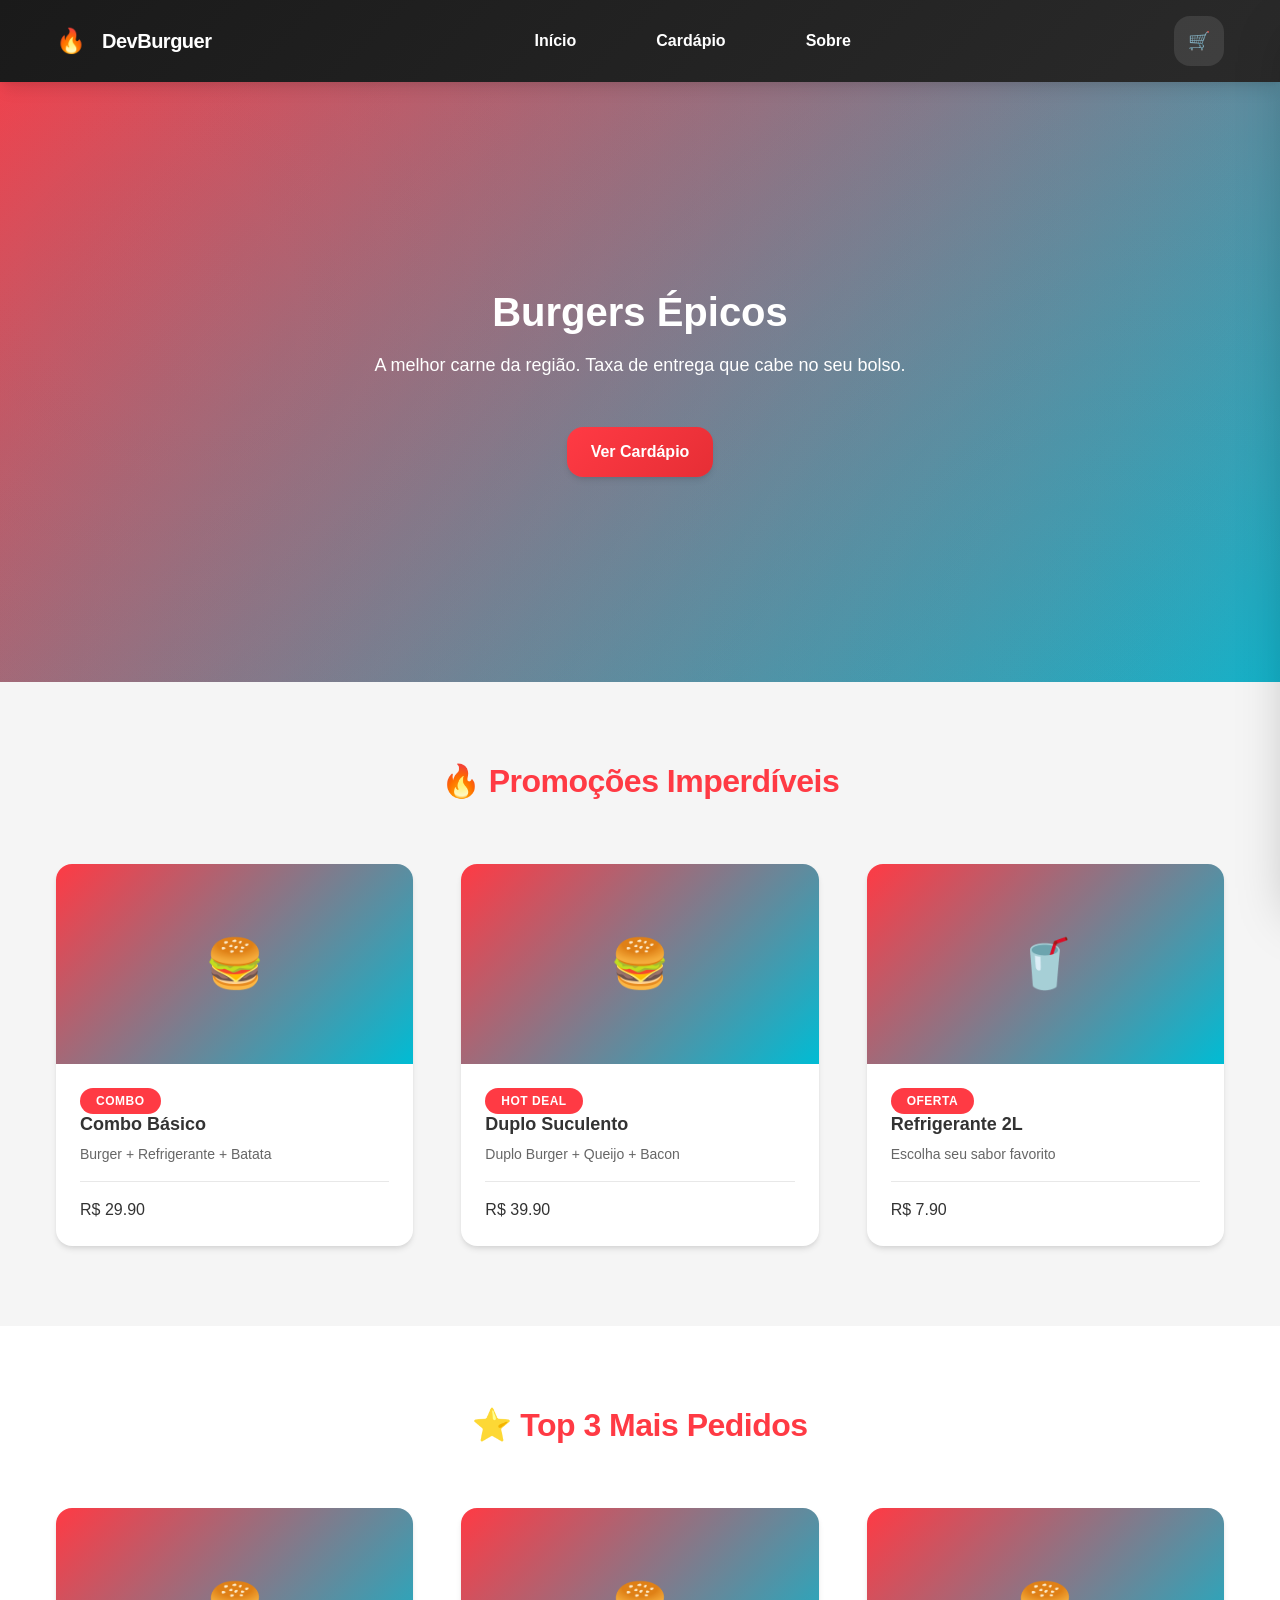
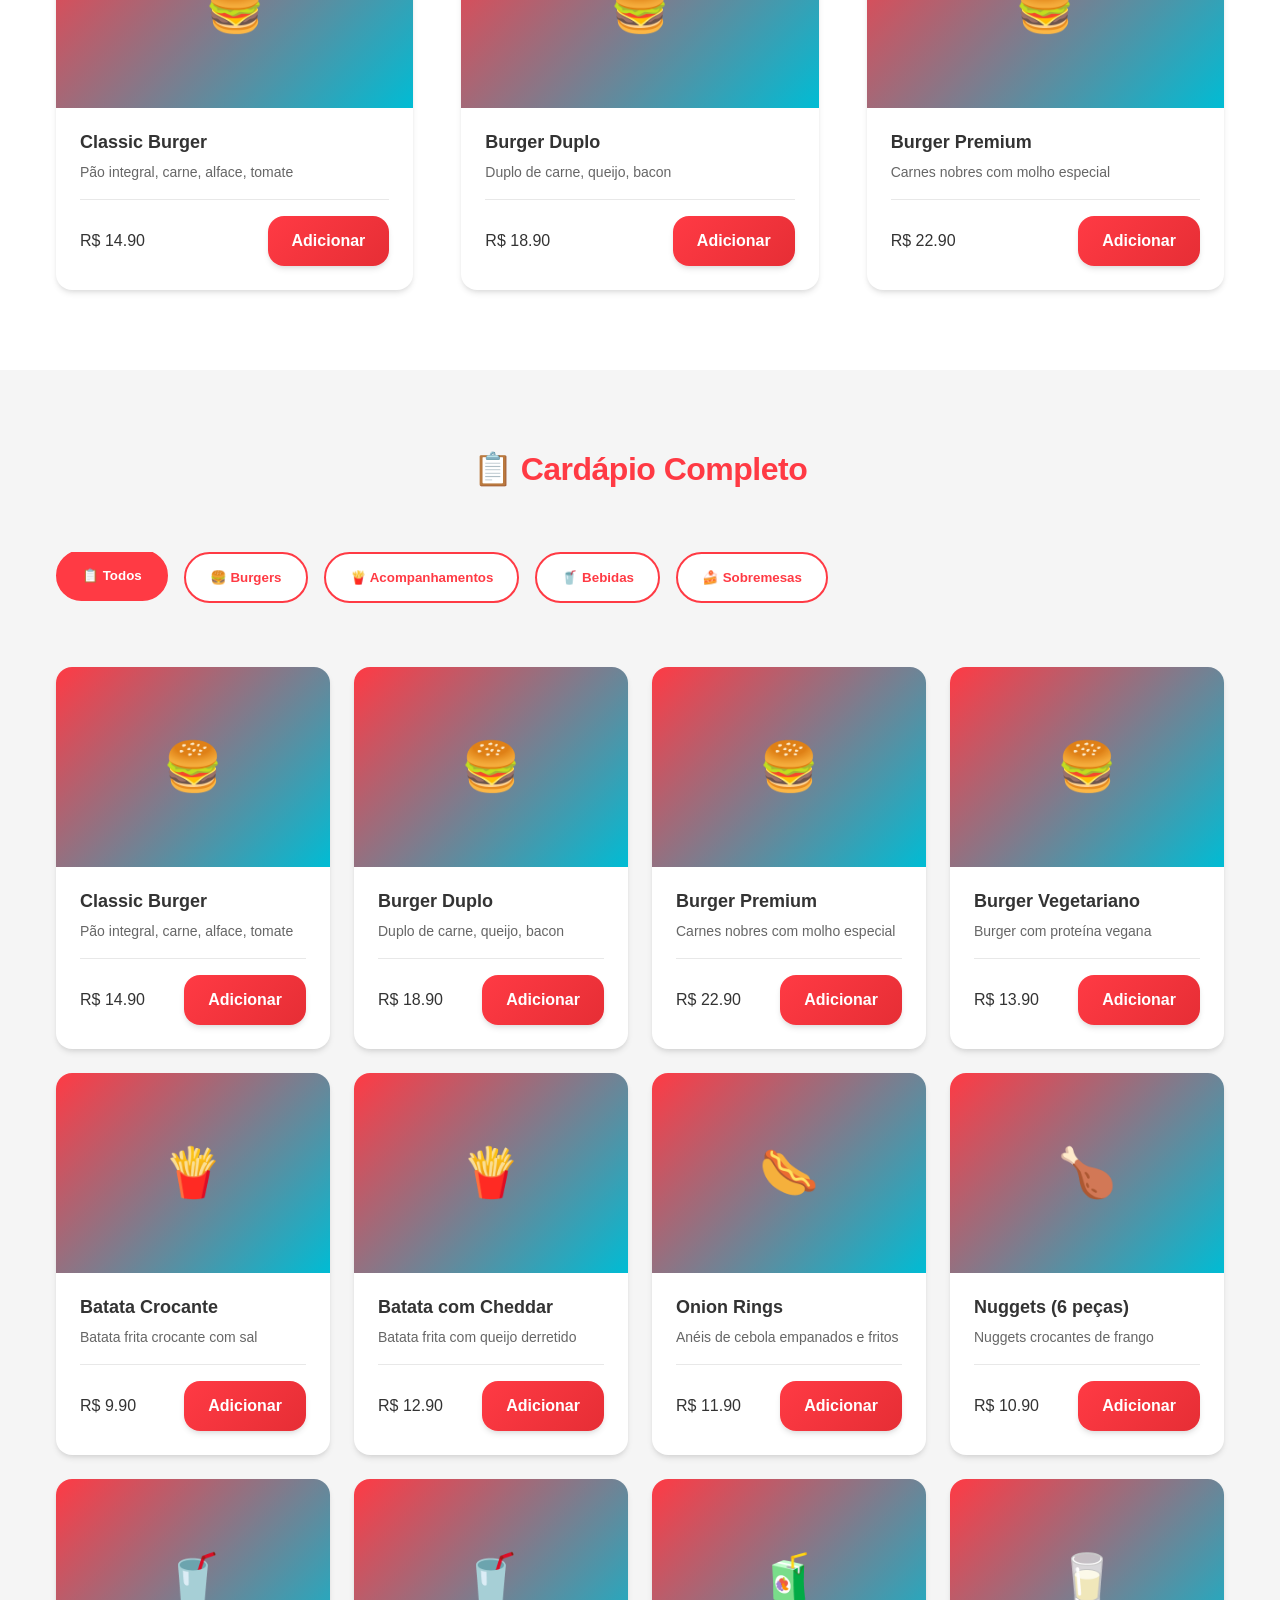
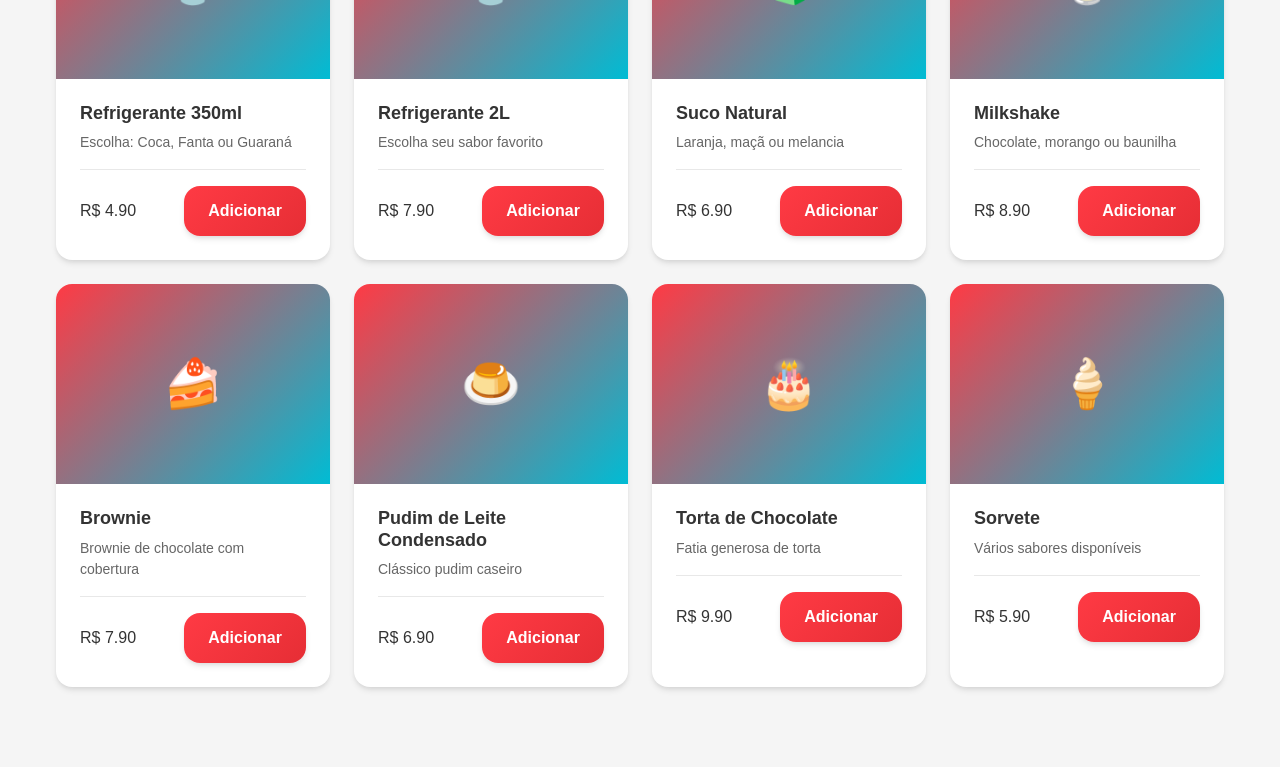
==== DevBurguerFront/index.html @ 450bb7ac "Add files via upload" ====
<!DOCTYPE html>
<html lang="pt-BR">
<head>
    <meta charset="UTF-8">
    <meta name="viewport" content="width=device-width, initial-scale=1.0">
    <title>DevBurguer - Burgers Épicos</title>
    <link rel="stylesheet" href="css/reset.css">
    <link rel="stylesheet" href="css/variables.css">
    <link rel="stylesheet" href="css/globals.css">
    <link rel="stylesheet" href="css/components.css">
    <link rel="stylesheet" href="css/layouts.css">
    <link rel="stylesheet" href="css/responsive.css">
</head>
<body>
    <!-- HEADER -->
    <header class="header" id="header">
        <div class="header-container">
            <div class="logo-section">
                <div class="logo-icon">🔥</div>
                <div class="logo-text">DevBurguer</div>
            </div>
            <nav class="nav-menu" id="navMenu">
                <a href="#home" class="nav-link">Início</a>
                <a href="#cardapio" class="nav-link">Cardápio</a>
                <a href="#sobre" class="nav-link">Sobre</a>
            </nav>
            <button class="cart-button" id="cartButton">
                <span class="cart-icon">🛒</span>
                <span class="cart-count" id="cartCount">0</span>
            </button>
        </div>
    </header>

    <!-- HERO SECTION -->
    <section class="hero" id="home">
        <div class="hero-content">
            <h1 class="hero-title">Burgers Épicos</h1>
            <p class="hero-subtitle">A melhor carne da região. Taxa de entrega que cabe no seu bolso.</p>
            <div class="hero-cta">
                <button class="btn btn-primary" onclick="document.getElementById('cardapio').scrollIntoView({behavior: 'smooth'})">
                    Ver Cardápio
                </button>
            </div>
        </div>
        <div class="hero-overlay"></div>
    </section>

    <!-- PROMOÇÕES -->
    <section class="promotions" id="promotions">
        <div class="container">
            <h2 class="section-title">🔥 Promoções Imperdíveis</h2>
            <div class="promotions-grid" id="promotionsGrid">
                <!-- Inserido via JavaScript -->
            </div>
        </div>
    </section>

    <!-- TOP 3 MAIS PEDIDOS -->
    <section class="top-products">
        <div class="container">
            <h2 class="section-title">⭐ Top 3 Mais Pedidos</h2>
            <div class="top-products-grid" id="topProductsGrid">
                <!-- Inserido via JavaScript -->
            </div>
        </div>
    </section>

    <!-- CARDÁPIO COMPLETO -->
    <section class="menu" id="cardapio">
        <div class="container">
            <h2 class="section-title">📋 Cardápio Completo</h2>
            
            <!-- Categorias -->
            <div class="categories" id="categoriesContainer">
                <!-- Inserido via JavaScript -->
            </div>

            <!-- Grid de Produtos -->
            <div class="products-grid" id="productsGrid">
                <!-- Inserido via JavaScript -->
            </div>
        </div>
    </section>

    <!-- CARRINHO LATERAL -->
    <aside class="cart-panel" id="cartPanel">
        <div class="cart-header">
            <h2>Seu Carrinho</h2>
            <button class="close-btn" id="closeCartBtn">✕</button>
        </div>
        <div class="cart-items" id="cartItems">
            <div class="cart-empty">Seu carrinho está vazio</div>
        </div>
        <div class="cart-footer">
            <div class="cart-summary">
                <div class="summary-row">
                    <span>Subtotal:</span>
                    <span id="subtotal">R$ 0,00</span>
                </div>
                <div class="summary-row">
                    <span>Taxa Entrega:</span>
                    <span id="deliveryFee">R$ 6,00</span>
                </div>
                <div class="summary-row summary-total">
                    <span>Total:</span>
                    <span id="total">R$ 0,00</span>
                </div>
            </div>
            <button class="btn btn-primary btn-block" id="checkoutBtn">
                Finalizar Pedido
            </button>
        </div>
    </aside>

    <!-- OVERLAY CARRINHO -->
    <div class="cart-overlay" id="cartOverlay"></div>

    <!-- MODAL CHECKOUT -->
    <div class="modal-overlay" id="checkoutModal">
        <div class="modal">
            <div class="modal-header">
                <h2>Finalizar Pedido</h2>
                <button class="close-btn" id="closeModalBtn">✕</button>
            </div>
            <div class="modal-content">
                <form id="checkoutForm">
                    <!-- DADOS DO CLIENTE -->
                    <fieldset class="form-fieldset">
                        <legend class="form-legend">👤 Dados do Cliente</legend>
                        
                        <div class="form-group">
                            <label for="clientName" class="form-label">Nome Completo *</label>
                            <input 
                                type="text" 
                                id="clientName" 
                                class="form-input" 
                                placeholder="Seu nome"
                                required
                            >
                        </div>

                        <div class="form-group">
                            <label for="clientPhone" class="form-label">Telefone *</label>
                            <input 
                                type="tel" 
                                id="clientPhone" 
                                class="form-input" 
                                placeholder="(11) 99999-9999"
                                required
                            >
                        </div>
                    </fieldset>

                    <!-- TIPO DE ENTREGA -->
                    <fieldset class="form-fieldset">
                        <legend class="form-legend">📍 Tipo de Entrega</legend>
                        
                        <div class="radio-group">
                            <div class="radio-option">
                                <input 
                                    type="radio" 
                                    id="deliveryType" 
                                    name="deliveryType" 
                                    value="delivery" 
                                    checked
                                    onchange="updateDeliveryType()"
                                >
                                <label for="deliveryType" class="radio-label">🚚 Entrega em Casa</label>
                            </div>
                            <div class="radio-option">
                                <input 
                                    type="radio" 
                                    id="pickupType" 
                                    name="deliveryType" 
                                    value="pickup"
                                    onchange="updateDeliveryType()"
                                >
                                <label for="pickupType" class="radio-label">🏪 Retirada</label>
                            </div>
                        </div>
                    </fieldset>

                    <!-- ENDEREÇO -->
                    <fieldset class="form-fieldset" id="addressFieldset">
                        <legend class="form-legend">🏠 Endereço de Entrega</legend>
                        
                        <div class="delivery-info">
                            <strong>Localização DevBurguer:</strong>
                            <p>Rua Principal, 123 - Centro</p>
                            <p>Telefone: (15) 3333-3333</p>
                        </div>

                        <div class="form-group">
                            <label for="address" class="form-label">Rua e Número *</label>
                            <input 
                                type="text" 
                                id="address" 
                                class="form-input" 
                                placeholder="Rua, número"
                                required
                            >
                        </div>

                        <div class="form-row">
                            <div class="form-group">
                                <label for="neighborhood" class="form-label">Bairro *</label>
                                <input 
                                    type="text" 
                                    id="neighborhood" 
                                    class="form-input" 
                                    placeholder="Bairro"
                                    required
                                >
                            </div>
                            <div class="form-group">
                                <label for="complement" class="form-label">Complemento</label>
                                <input 
                                    type="text" 
                                    id="complement" 
                                    class="form-input" 
                                    placeholder="Apto, sala..."
                                >
                            </div>
                        </div>
                    </fieldset>

                    <!-- PAGAMENTO -->
                    <fieldset class="form-fieldset">
                        <legend class="form-legend">💳 Forma de Pagamento</legend>
                        
                        <div class="payment-options">
                            <div class="payment-option">
                                <input 
                                    type="radio" 
                                    id="pixPayment" 
                                    name="payment" 
                                    value="pix" 
                                    checked
                                    onchange="updatePaymentMethod()"
                                    required
                                >
                                <label for="pixPayment" class="payment-label">Pix 📱</label>
                            </div>
                            <div class="payment-option">
                                <input 
                                    type="radio" 
                                    id="cardPayment" 
                                    name="payment" 
                                    value="card"
                                    onchange="updatePaymentMethod()"
                                >
                                <label for="cardPayment" class="payment-label">Cartão 💳</label>
                            </div>
                            <div class="payment-option">
                                <input 
                                    type="radio" 
                                    id="cashPayment" 
                                    name="payment" 
                                    value="cash"
                                    onchange="updatePaymentMethod()"
                                >
                                <label for="cashPayment" class="payment-label">Dinheiro 💵</label>
                            </div>
                        </div>
                    </fieldset>

                    <!-- TROCO -->
                    <fieldset class="form-fieldset" id="changeFieldset" style="display: none;">
                        <legend class="form-legend">💰 Troco</legend>
                        
                        <div class="form-group">
                            <label for="changeAmount" class="form-label">Precisa de troco? Informe o valor</label>
                            <input 
                                type="number" 
                                id="changeAmount" 
                                class="form-input" 
                                placeholder="Ex: 100.00"
                                step="0.01"
                            >
                        </div>
                    </fieldset>

                    <!-- RESUMO PEDIDO -->
                    <fieldset class="form-fieldset">
                        <legend class="form-legend">📦 Resumo do Pedido</legend>
                        
                        <div class="order-summary">
                            <div class="summary-row">
                                <span>Subtotal:</span>
                                <span id="modalSubtotal">R$ 0,00</span>
                            </div>
                            <div class="summary-row">
                                <span>Taxa Entrega:</span>
                                <span id="modalDeliveryFee">R$ 6,00</span>
                            </div>
                            <div class="summary-row summary-total">
                                <span>Total:</span>
                                <span id="modalTotal">R$ 0,00</span>
                            </div>
                        </div>
                    </fieldset>

                    <button type="submit" class="btn btn-primary btn-block btn-submit">
                        ✅ Confirmar Pedido e Enviar para WhatsApp
                    </button>
                </form>
            </div>
        </div>
    </div>

    <!-- SCRIPTS -->
    <script src="js/config.js"></script>
    <script src="js/data.js"></script>
    <script src="js/cart.js"></script>
    <script src="js/ui.js"></script>
    <script src="js/checkout.js"></script>
    <script src="js/main.js"></script>
</body>
</html>
---- DevBurguerFront/css/variables.css ----
/* ============================================
   VARIÁVEIS CSS - Design System
   ============================================ */

:root {
    /* CORES - Paleta DevBurguer */
    --color-primary: #FF3A44;
    --color-primary-dark: #E62E35;
    --color-primary-light: #FF5A65;
    
    --color-secondary: #00BCD4;
    --color-secondary-dark: #0097A7;
    --color-secondary-light: #4DD0E1;
    
    --color-accent: #FFD700;
    --color-accent-dark: #FFC700;
    
    /* CINZAS */
    --color-dark: #1a1a1a;
    --color-dark-light: #2a2a2a;
    --color-light: #f5f5f5;
    --color-light-dark: #e8e8e8;
    --color-white: #ffffff;
    --color-text: #333333;
    --color-text-muted: #666666;
    --color-text-light: #999999;
    
    /* STATUS */
    --color-success: #27ae60;
    --color-error: #e74c3c;
    --color-warning: #f39c12;
    --color-info: #3498db;
    
    /* TIPOGRAFIA */
    --font-family: -apple-system, BlinkMacSystemFont, 'Segoe UI', Roboto, 'Helvetica Neue', Arial, sans-serif;
    --font-family-heading: 'Poppins', 'Segoe UI', sans-serif;
    --font-family-mono: 'Courier New', monospace;
    
    --font-size-xs: 0.75rem;
    --font-size-sm: 0.875rem;
    --font-size-base: 1rem;
    --font-size-lg: 1.125rem;
    --font-size-xl: 1.25rem;
    --font-size-2xl: 1.5rem;
    --font-size-3xl: 2rem;
    --font-size-4xl: 2.5rem;
    
    --font-weight-light: 300;
    --font-weight-normal: 400;
    --font-weight-medium: 500;
    --font-weight-semibold: 600;
    --font-weight-bold: 700;
    
    --line-height-tight: 1.2;
    --line-height-normal: 1.5;
    --line-height-relaxed: 1.8;
    
    /* ESPAÇAMENTO */
    --spacing-xs: 0.25rem;
    --spacing-sm: 0.5rem;
    --spacing-md: 1rem;
    --spacing-lg: 1.5rem;
    --spacing-xl: 2rem;
    --spacing-2xl: 3rem;
    --spacing-3xl: 4rem;
    --spacing-4xl: 5rem;
    
    /* BORDER RADIUS */
    --radius-sm: 0.25rem;
    --radius-md: 0.5rem;
    --radius-lg: 1rem;
    --radius-xl: 1.5rem;
    --radius-2xl: 2rem;
    --radius-full: 9999px;
    
    /* SOMBRAS */
    --shadow-sm: 0 1px 2px 0 rgba(0, 0, 0, 0.05);
    --shadow-md: 0 4px 6px -1px rgba(0, 0, 0, 0.1), 0 2px 4px -1px rgba(0, 0, 0, 0.06);
    --shadow-lg: 0 10px 15px -3px rgba(0, 0, 0, 0.1), 0 4px 6px -2px rgba(0, 0, 0, 0.05);
    --shadow-xl: 0 20px 25px -5px rgba(0, 0, 0, 0.1), 0 10px 10px -5px rgba(0, 0, 0, 0.04);
    --shadow-2xl: 0 25px 50px -12px rgba(0, 0, 0, 0.25);
    
    /* TRANSIÇÕES */
    --transition-fast: 150ms cubic-bezier(0.4, 0, 0.2, 1);
    --transition-base: 200ms cubic-bezier(0.4, 0, 0.2, 1);
    --transition-slow: 300ms cubic-bezier(0.4, 0, 0.2, 1);
    
    /* Z-INDEX */
    --z-dropdown: 1000;
    --z-sticky: 1020;
    --z-fixed: 1030;
    --z-modal-backdrop: 1040;
    --z-modal: 1050;
    --z-popover: 1060;
    --z-tooltip: 1070;
    
    /* BREAKPOINTS */
    --breakpoint-xs: 320px;
    --breakpoint-sm: 576px;
    --breakpoint-md: 768px;
    --breakpoint-lg: 992px;
    --breakpoint-xl: 1200px;
    --breakpoint-2xl: 1400px;
}

/* Dark mode (futuro) */
@media (prefers-color-scheme: dark) {
    :root {
        --color-dark: #0f0f0f;
        --color-dark-light: #1a1a1a;
        --color-light: #2a2a2a;
        --color-light-dark: #333333;
        --color-text: #e8e8e8;
        --color-text-muted: #b0b0b0;
        --color-text-light: #808080;
    }
}
---- DevBurguerFront/css/globals.css ----
/* ============================================
   ESTILOS GLOBAIS
   ============================================ */

html {
    font-size: 16px;
}

body {
    font-family: var(--font-family);
    font-size: var(--font-size-base);
    line-height: var(--line-height-normal);
    color: var(--color-text);
    background-color: var(--color-light);
}

/* TIPOGRAFIA */
h1, h2, h3, h4, h5, h6 {
    font-family: var(--font-family-heading);
    font-weight: var(--font-weight-bold);
    line-height: var(--line-height-tight);
    margin: 0;
}

h1 {
    font-size: var(--font-size-4xl);
}

h2 {
    font-size: var(--font-size-3xl);
}

h3 {
    font-size: var(--font-size-2xl);
}

h4 {
    font-size: var(--font-size-xl);
}

h5 {
    font-size: var(--font-size-lg);
}

h6 {
    font-size: var(--font-size-base);
}

p {
    margin: 0;
}

/* CONTAINER */
.container {
    width: 100%;
    margin: 0 auto;
    padding: 0 var(--spacing-md);
    max-width: 1200px;
}

/* SEÇÕES */
section {
    padding: var(--spacing-4xl) 0;
}

section:nth-child(even) {
    background-color: var(--color-white);
}

section:nth-child(odd) {
    background-color: var(--color-light);
}

/* SECTION TITLE */
.section-title {
    text-align: center;
    margin-bottom: var(--spacing-3xl);
    color: var(--color-primary);
    font-size: var(--font-size-3xl);
    font-weight: var(--font-weight-bold);
    letter-spacing: -0.5px;
}

/* LINKS */
a {
    color: var(--color-primary);
    transition: color var(--transition-base);
}

a:hover {
    color: var(--color-primary-dark);
}

/* IMAGENS */
img {
    max-width: 100%;
    height: auto;
    display: block;
}

/* FORMULÁRIOS */
input[type="text"],
input[type="email"],
input[type="tel"],
input[type="number"],
textarea,
select {
    width: 100%;
    padding: var(--spacing-md);
    border: 2px solid var(--color-light-dark);
    border-radius: var(--radius-md);
    font-size: var(--font-size-base);
    transition: all var(--transition-base);
    font-family: var(--font-family);
}

input:focus,
textarea:focus,
select:focus {
    outline: none;
    border-color: var(--color-primary);
    box-shadow: 0 0 0 3px rgba(255, 58, 68, 0.1);
}

input::placeholder {
    color: var(--color-text-light);
}

textarea {
    resize: vertical;
    min-height: 120px;
}

/* SCROLL */
::-webkit-scrollbar {
    width: 8px;
    height: 8px;
}

::-webkit-scrollbar-track {
    background: var(--color-light);
}

::-webkit-scrollbar-thumb {
    background: var(--color-primary);
    border-radius: var(--radius-full);
}

::-webkit-scrollbar-thumb:hover {
    background: var(--color-primary-dark);
}

/* SELEÇÃO */
::selection {
    background-color: var(--color-primary);
    color: var(--color-white);
}

::-moz-selection {
    background-color: var(--color-primary);
    color: var(--color-white);
}

/* UTILIDADES */
.sr-only {
    position: absolute;
    width: 1px;
    height: 1px;
    padding: 0;
    margin: -1px;
    overflow: hidden;
    clip: rect(0, 0, 0, 0);
    white-space: nowrap;
    border-width: 0;
}

.hidden {
    display: none !important;
}

.visually-hidden {
    visibility: hidden;
}

.opacity-50 {
    opacity: 0.5;
}

.opacity-75 {
    opacity: 0.75;
}
---- DevBurguerFront/css/components.css ----
/* ============================================
   COMPONENTES REUTILIZÁVEIS
   ============================================ */

/* BOTÕES */
.btn {
    display: inline-flex;
    align-items: center;
    justify-content: center;
    padding: var(--spacing-md) var(--spacing-lg);
    border-radius: var(--radius-lg);
    font-size: var(--font-size-base);
    font-weight: var(--font-weight-semibold);
    transition: all var(--transition-base);
    cursor: pointer;
    border: none;
    text-decoration: none;
    white-space: nowrap;
    user-select: none;
}

.btn:disabled {
    opacity: 0.5;
    cursor: not-allowed;
}

/* VARIANTES DE BOTÃO */
.btn-primary {
    background: linear-gradient(135deg, var(--color-primary) 0%, var(--color-primary-dark) 100%);
    color: var(--color-white);
    box-shadow: var(--shadow-md);
}

.btn-primary:hover:not(:disabled) {
    transform: translateY(-2px);
    box-shadow: var(--shadow-lg);
}

.btn-primary:active:not(:disabled) {
    transform: translateY(0);
    box-shadow: var(--shadow-md);
}

.btn-secondary {
    background: var(--color-secondary);
    color: var(--color-white);
}

.btn-secondary:hover:not(:disabled) {
    background: var(--color-secondary-dark);
}

.btn-outline {
    background: transparent;
    border: 2px solid var(--color-primary);
    color: var(--color-primary);
}

.btn-outline:hover:not(:disabled) {
    background: rgba(255, 58, 68, 0.1);
}

.btn-block {
    width: 100%;
}

/* CARDS */
.card {
    background: var(--color-white);
    border-radius: var(--radius-lg);
    box-shadow: var(--shadow-md);
    overflow: hidden;
    transition: all var(--transition-base);
}

.card:hover {
    transform: translateY(-4px);
    box-shadow: var(--shadow-lg);
}

.card-image {
    width: 100%;
    height: 200px;
    object-fit: cover;
    background: linear-gradient(135deg, var(--color-primary) 0%, var(--color-secondary) 100%);
    display: flex;
    align-items: center;
    justify-content: center;
    font-size: 3rem;
}

.card-content {
    padding: var(--spacing-lg);
}

.card-title {
    font-size: var(--font-size-lg);
    font-weight: var(--font-weight-bold);
    margin-bottom: var(--spacing-sm);
    color: var(--color-text);
}

.card-description {
    font-size: var(--font-size-sm);
    color: var(--color-text-muted);
    margin-bottom: var(--spacing-md);
    line-height: var(--line-height-normal);
}

.card-footer {
    display: flex;
    justify-content: space-between;
    align-items: center;
    padding-top: var(--spacing-md);
    border-top: 1px solid var(--color-light-dark);
}

/* BADGE */
.badge {
    display: inline-block;
    padding: var(--spacing-xs) var(--spacing-md);
    border-radius: var(--radius-full);
    font-size: var(--font-size-xs);
    font-weight: var(--font-weight-semibold);
    text-transform: uppercase;
    letter-spacing: 0.5px;
}

.badge-primary {
    background: var(--color-primary);
    color: var(--color-white);
}

.badge-secondary {
    background: var(--color-secondary);
    color: var(--color-white);
}

.badge-success {
    background: var(--color-success);
    color: var(--color-white);
}

.badge-danger {
    background: var(--color-error);
    color: var(--color-white);
}

/* FORMULÁRIOS */
.form-group {
    margin-bottom: var(--spacing-lg);
}

.form-label {
    display: block;
    font-size: var(--font-size-sm);
    font-weight: var(--font-weight-semibold);
    margin-bottom: var(--spacing-sm);
    color: var(--color-text);
}

.form-input {
    width: 100%;
    padding: var(--spacing-md);
    border: 2px solid var(--color-light-dark);
    border-radius: var(--radius-md);
    font-size: var(--font-size-base);
    transition: all var(--transition-base);
}

.form-input:focus {
    outline: none;
    border-color: var(--color-primary);
    box-shadow: 0 0 0 3px rgba(255, 58, 68, 0.1);
}

.form-row {
    display: grid;
    grid-template-columns: 1fr 1fr;
    gap: var(--spacing-lg);
}

.form-fieldset {
    margin-bottom: var(--spacing-2xl);
    padding: var(--spacing-lg);
    background: var(--color-light);
    border-radius: var(--radius-lg);
}

.form-legend {
    font-size: var(--font-size-lg);
    font-weight: var(--font-weight-bold);
    color: var(--color-primary);
    margin-bottom: var(--spacing-lg);
    display: block;
}

/* RÁDIO E CHECKBOX */
.radio-group,
.checkbox-group {
    display: flex;
    gap: var(--spacing-lg);
    flex-wrap: wrap;
}

.radio-option,
.checkbox-option {
    flex: 1;
    min-width: 150px;
}

.radio-option input,
.checkbox-option input {
    display: none;
}

.radio-label,
.checkbox-label {
    display: block;
    padding: var(--spacing-md) var(--spacing-lg);
    border: 2px solid var(--color-light-dark);
    border-radius: var(--radius-md);
    text-align: center;
    font-weight: var(--font-weight-semibold);
    cursor: pointer;
    transition: all var(--transition-base);
}

.radio-option input:checked + .radio-label,
.checkbox-option input:checked + .checkbox-label {
    border-color: var(--color-primary);
    background: rgba(255, 58, 68, 0.1);
}

/* MODAL */
.modal-overlay {
    display: none;
    position: fixed;
    top: 0;
    left: 0;
    right: 0;
    bottom: 0;
    background: rgba(0, 0, 0, 0.5);
    z-index: var(--z-modal-backdrop);
    align-items: center;
    justify-content: center;
}

.modal-overlay.active {
    display: flex;
    animation: fadeIn var(--transition-slow);
}

.modal {
    background: var(--color-white);
    border-radius: var(--radius-2xl);
    max-width: 500px;
    width: 90%;
    max-height: 90vh;
    overflow-y: auto;
    box-shadow: var(--shadow-2xl);
    animation: slideUp var(--transition-slow);
}

.modal-header {
    display: flex;
    justify-content: space-between;
    align-items: center;
    padding: var(--spacing-2xl);
    background: linear-gradient(135deg, var(--color-primary) 0%, var(--color-primary-dark) 100%);
    color: var(--color-white);
    border-bottom: 2px solid var(--color-primary-dark);
}

.modal-header h2 {
    margin: 0;
}

.modal-content {
    padding: var(--spacing-2xl);
}

.close-btn {
    background: none;
    border: none;
    color: inherit;
    font-size: var(--font-size-2xl);
    cursor: pointer;
    padding: 0;
    width: 40px;
    height: 40px;
    display: flex;
    align-items: center;
    justify-content: center;
    border-radius: var(--radius-md);
    transition: all var(--transition-base);
}

.close-btn:hover {
    background: rgba(0, 0, 0, 0.1);
}

/* ANIMAÇÕES */
@keyframes fadeIn {
    from {
        opacity: 0;
    }
    to {
        opacity: 1;
    }
}

@keyframes slideUp {
    from {
        opacity: 0;
        transform: translateY(20px);
    }
    to {
        opacity: 1;
        transform: translateY(0);
    }
}

@keyframes slideDown {
    from {
        opacity: 0;
        transform: translateY(-20px);
    }
    to {
        opacity: 1;
        transform: translateY(0);
    }
}

@keyframes pulse {
    0%, 100% {
        opacity: 1;
    }
    50% {
        opacity: 0.5;
    }
}

/* TOAST/NOTIFICAÇÕES */
.toast {
    position: fixed;
    bottom: var(--spacing-2xl);
    right: var(--spacing-2xl);
    background: var(--color-white);
    padding: var(--spacing-lg) var(--spacing-2xl);
    border-radius: var(--radius-lg);
    box-shadow: var(--shadow-lg);
    z-index: var(--z-tooltip);
    animation: slideUp var(--transition-slow);
    max-width: 400px;
}

.toast.success {
    border-left: 4px solid var(--color-success);
}

.toast.error {
    border-left: 4px solid var(--color-error);
}

.toast.warning {
    border-left: 4px solid var(--color-warning);
}

.toast.info {
    border-left: 4px solid var(--color-info);
}
---- DevBurguerFront/css/layouts.css ----
/* ============================================
   LAYOUTS ESPECÍFICOS
   ============================================ */

/* HEADER */
.header {
    position: sticky;
    top: 0;
    z-index: var(--z-fixed);
    background: linear-gradient(135deg, var(--color-dark) 0%, var(--color-dark-light) 100%);
    box-shadow: var(--shadow-lg);
    padding: var(--spacing-md) 0;
}

.header-container {
    display: flex;
    justify-content: space-between;
    align-items: center;
    max-width: 1200px;
    margin: 0 auto;
    padding: 0 var(--spacing-md);
}

.logo-section {
    display: flex;
    align-items: center;
    gap: var(--spacing-md);
    text-decoration: none;
}

.logo-icon {
    font-size: var(--font-size-2xl);
}

.logo-text {
    font-family: var(--font-family-heading);
    font-size: var(--font-size-xl);
    font-weight: var(--font-weight-bold);
    color: var(--color-white);
    letter-spacing: -0.5px;
}

.nav-menu {
    display: flex;
    gap: var(--spacing-2xl);
    align-items: center;
}

.nav-link {
    color: var(--color-white);
    font-weight: var(--font-weight-semibold);
    transition: color var(--transition-base);
    padding: var(--spacing-sm) var(--spacing-md);
}

.nav-link:hover {
    color: var(--color-secondary);
}

.cart-button {
    position: relative;
    width: 50px;
    height: 50px;
    border-radius: var(--radius-lg);
    background: rgba(255, 255, 255, 0.1);
    display: flex;
    align-items: center;
    justify-content: center;
    color: var(--color-white);
    font-size: var(--font-size-lg);
    transition: all var(--transition-base);
}

.cart-button:hover {
    background: rgba(255, 255, 255, 0.2);
    transform: scale(1.05);
}

.cart-count {
    position: absolute;
    top: -8px;
    right: -8px;
    background: var(--color-secondary);
    color: var(--color-white);
    border-radius: var(--radius-full);
    width: 24px;
    height: 24px;
    display: flex;
    align-items: center;
    justify-content: center;
    font-size: var(--font-size-xs);
    font-weight: var(--font-weight-bold);
}

/* HERO */
.hero {
    position: relative;
    min-height: 600px;
    display: flex;
    align-items: center;
    justify-content: center;
    background: linear-gradient(135deg, var(--color-primary) 0%, var(--color-secondary) 100%);
    color: var(--color-white);
    text-align: center;
    overflow: hidden;
}

.hero::before {
    content: '';
    position: absolute;
    top: -50%;
    right: -50%;
    width: 600px;
    height: 600px;
    background: rgba(255, 255, 255, 0.05);
    border-radius: 50%;
}

.hero-overlay {
    position: absolute;
    inset: 0;
    background: radial-gradient(circle at 20% 50%, rgba(0, 188, 212, 0.1), transparent),
                radial-gradient(circle at 80% 80%, rgba(255, 58, 68, 0.1), transparent);
}

.hero-content {
    position: relative;
    z-index: 1;
    max-width: 600px;
    margin: 0 auto;
    padding: 0 var(--spacing-md);
}

.hero-title {
    font-size: var(--font-size-4xl);
    font-weight: var(--font-weight-bold);
    margin-bottom: var(--spacing-md);
    animation: slideDown var(--transition-slow);
}

.hero-subtitle {
    font-size: var(--font-size-lg);
    margin-bottom: var(--spacing-2xl);
    opacity: 0.95;
    animation: slideUp var(--transition-slow) 0.2s both;
}

.hero-cta {
    animation: slideUp var(--transition-slow) 0.4s both;
}

/* PROMOÇÕES */
.promotions {
    background: var(--color-light);
}

.promotions-grid {
    display: grid;
    grid-template-columns: repeat(auto-fit, minmax(280px, 1fr));
    gap: var(--spacing-2xl);
}

/* TOP PRODUTOS */
.top-products {
    background: var(--color-white);
}

.top-products-grid {
    display: grid;
    grid-template-columns: repeat(auto-fit, minmax(250px, 1fr));
    gap: var(--spacing-2xl);
}

/* MENU/CARDÁPIO */
.menu {
    background: var(--color-white);
}

.categories {
    display: flex;
    gap: var(--spacing-md);
    margin-bottom: var(--spacing-2xl);
    overflow-x: auto;
    padding-bottom: var(--spacing-md);
    scroll-behavior: smooth;
}

.categories::-webkit-scrollbar {
    height: 4px;
}

.categories::-webkit-scrollbar-track {
    background: var(--color-light);
}

.categories::-webkit-scrollbar-thumb {
    background: var(--color-primary);
    border-radius: var(--radius-full);
}

.category-btn {
    flex-shrink: 0;
    padding: var(--spacing-md) var(--spacing-lg);
    border: 2px solid var(--color-primary);
    background: var(--color-white);
    color: var(--color-primary);
    border-radius: var(--radius-full);
    font-weight: var(--font-weight-semibold);
    transition: all var(--transition-base);
    white-space: nowrap;
}

.category-btn:hover,
.category-btn.active {
    background: var(--color-primary);
    color: var(--color-white);
    transform: translateY(-2px);
}

.products-grid {
    display: grid;
    grid-template-columns: repeat(auto-fill, minmax(220px, 1fr));
    gap: var(--spacing-lg);
}

/* CARRINHO */
.cart-overlay {
    display: none;
    position: fixed;
    top: 0;
    left: 0;
    right: 0;
    bottom: 0;
    background: rgba(0, 0, 0, 0.4);
    z-index: var(--z-modal-backdrop);
}

.cart-overlay.active {
    display: block;
}

.cart-panel {
    position: fixed;
    right: 0;
    top: 0;
    width: 400px;
    height: 100vh;
    background: var(--color-white);
    box-shadow: var(--shadow-2xl);
    transform: translateX(100%);
    transition: transform var(--transition-slow);
    z-index: var(--z-modal);
    display: flex;
    flex-direction: column;
    overflow: hidden;
}

.cart-panel.active {
    transform: translateX(0);
}

.cart-header {
    background: linear-gradient(135deg, var(--color-primary) 0%, var(--color-primary-dark) 100%);
    color: var(--color-white);
    padding: var(--spacing-lg);
    display: flex;
    justify-content: space-between;
    align-items: center;
}

.cart-header h2 {
    margin: 0;
}

.cart-items {
    flex: 1;
    overflow-y: auto;
    padding: var(--spacing-lg);
}

.cart-empty {
    text-align: center;
    padding: var(--spacing-2xl);
    color: var(--color-text-muted);
}

.cart-item {
    background: var(--color-light);
    padding: var(--spacing-lg);
    border-radius: var(--radius-md);
    margin-bottom: var(--spacing-md);
    display: flex;
    justify-content: space-between;
    align-items: center;
    gap: var(--spacing-md);
}

.cart-item-info {
    flex: 1;
}

.cart-item-name {
    font-weight: var(--font-weight-semibold);
    margin-bottom: var(--spacing-xs);
}

.cart-item-price {
    color: var(--color-primary);
    font-weight: var(--font-weight-bold);
}

.quantity-control {
    display: flex;
    gap: var(--spacing-sm);
    align-items: center;
}

.qty-btn {
    width: 32px;
    height: 32px;
    border: 1px solid var(--color-light-dark);
    background: var(--color-white);
    border-radius: var(--radius-md);
    font-weight: var(--font-weight-bold);
    transition: all var(--transition-base);
}

.qty-btn:hover {
    background: var(--color-primary);
    color: var(--color-white);
    border-color: var(--color-primary);
}

.qty-display {
    width: 30px;
    text-align: center;
    font-weight: var(--font-weight-semibold);
}

.remove-btn {
    width: 32px;
    height: 32px;
    background: var(--color-error);
    color: var(--color-white);
    border-radius: var(--radius-md);
    display: flex;
    align-items: center;
    justify-content: center;
    transition: all var(--transition-base);
}

.remove-btn:hover {
    background: var(--color-error);
    opacity: 0.8;
}

.cart-footer {
    background: var(--color-light);
    padding: var(--spacing-lg);
    border-top: 1px solid var(--color-light-dark);
}

.cart-summary {
    margin-bottom: var(--spacing-lg);
}

.summary-row {
    display: flex;
    justify-content: space-between;
    margin-bottom: var(--spacing-md);
    font-size: var(--font-size-sm);
}

.summary-total {
    font-size: var(--font-size-lg);
    font-weight: var(--font-weight-bold);
    color: var(--color-primary);
    border-top: 2px solid var(--color-light-dark);
    padding-top: var(--spacing-md);
    margin-top: var(--spacing-md);
}

/* CHECKOUT FORM */
.delivery-info {
    background: var(--color-light);
    padding: var(--spacing-md);
    border-radius: var(--radius-md);
    margin-bottom: var(--spacing-lg);
    font-size: var(--font-size-sm);
    color: var(--color-text-muted);
}

.delivery-info strong {
    display: block;
    margin-bottom: var(--spacing-sm);
    color: var(--color-text);
}

.delivery-info p {
    margin: 0;
    line-height: var(--line-height-normal);
}

.payment-options {
    display: grid;
    grid-template-columns: repeat(3, 1fr);
    gap: var(--spacing-md);
}

.payment-option input {
    display: none;
}

.payment-label {
    display: block;
    padding: var(--spacing-md);
    border: 2px solid var(--color-light-dark);
    border-radius: var(--radius-md);
    text-align: center;
    font-weight: var(--font-weight-semibold);
    cursor: pointer;
    transition: all var(--transition-base);
}

.payment-option input:checked + .payment-label {
    border-color: var(--color-primary);
    background: rgba(255, 58, 68, 0.1);
}

.order-summary {
    background: var(--color-light);
    padding: var(--spacing-lg);
    border-radius: var(--radius-md);
}

.btn-submit {
    margin-top: var(--spacing-2xl);
}
---- DevBurguerFront/css/responsive.css ----
/* ============================================
   RESPONSIVE - Media Queries
   ============================================ */

/* TABLETS - 768px */
@media (max-width: 768px) {
    .container {
        padding: 0 var(--spacing-lg);
    }

    section {
        padding: var(--spacing-3xl) 0;
    }

    .section-title {
        font-size: var(--font-size-2xl);
        margin-bottom: var(--spacing-2xl);
    }

    /* HEADER */
    .header-container {
        padding: 0 var(--spacing-lg);
    }

    .nav-menu {
        gap: var(--spacing-lg);
    }

    .nav-link {
        font-size: var(--font-size-sm);
    }

    /* HERO */
    .hero {
        min-height: 400px;
    }

    .hero-title {
        font-size: var(--font-size-3xl);
    }

    .hero-subtitle {
        font-size: var(--font-size-base);
    }

    /* GRIDS */
    .promotions-grid,
    .top-products-grid {
        grid-template-columns: repeat(auto-fit, minmax(200px, 1fr));
        gap: var(--spacing-lg);
    }

    .products-grid {
        grid-template-columns: repeat(auto-fill, minmax(160px, 1fr));
        gap: var(--spacing-md);
    }

    /* CARRINHO */
    .cart-panel {
        width: 100%;
        max-width: 100%;
    }

    /* FORMULÁRIO */
    .form-row {
        grid-template-columns: 1fr;
        gap: var(--spacing-md);
    }

    .payment-options {
        grid-template-columns: 1fr 1fr;
    }

    .modal {
        width: 95%;
        max-width: 100%;
    }

    .modal-content {
        padding: var(--spacing-lg);
    }

    .form-fieldset {
        padding: var(--spacing-md);
    }
}

/* MOBILE - 576px */
@media (max-width: 576px) {
    :root {
        --font-size-base: 15px;
    }

    .container {
        padding: 0 var(--spacing-md);
    }

    section {
        padding: var(--spacing-2xl) 0;
    }

    /* HEADER */
    .nav-menu {
        display: none;
    }

    .header-container {
        padding: var(--spacing-md);
    }

    /* HERO */
    .hero {
        min-height: 300px;
        padding: var(--spacing-2xl) var(--spacing-md);
    }

    .hero::before {
        width: 300px;
        height: 300px;
        top: -30%;
        right: -30%;
    }

    .hero-title {
        font-size: var(--font-size-2xl);
        margin-bottom: var(--spacing-md);
    }

    .hero-subtitle {
        font-size: var(--font-size-sm);
        margin-bottom: var(--spacing-lg);
    }

    /* SEÇÃO TITLE */
    .section-title {
        font-size: var(--font-size-2xl);
        margin-bottom: var(--spacing-2xl);
    }

    /* CARDS */
    .card-image {
        height: 150px;
        font-size: 2rem;
    }

    .card-content {
        padding: var(--spacing-md);
    }

    /* GRIDS */
    .promotions-grid,
    .top-products-grid {
        grid-template-columns: 1fr;
    }

    .products-grid {
        grid-template-columns: repeat(2, 1fr);
        gap: var(--spacing-md);
    }

    /* BOTÕES */
    .btn {
        width: 100%;
        padding: var(--spacing-lg) var(--spacing-md);
        font-size: var(--font-size-sm);
    }

    /* CATEGORIES */
    .categories {
        margin-bottom: var(--spacing-lg);
    }

    .category-btn {
        padding: var(--spacing-md);
        font-size: var(--font-size-sm);
    }

    /* CARRINHO */
    .cart-panel {
        width: 100%;
    }

    .cart-header {
        padding: var(--spacing-md);
    }

    .cart-items {
        padding: var(--spacing-md);
    }

    .cart-item {
        padding: var(--spacing-md);
        flex-wrap: wrap;
    }

    .cart-item-info {
        width: 100%;
    }

    .quantity-control {
        width: 100%;
        margin-top: var(--spacing-sm);
    }

    .remove-btn {
        width: auto;
        padding: var(--spacing-xs) var(--spacing-md);
    }

    /* MODAL */
    .modal {
        width: 100%;
        max-height: 100vh;
        border-radius: 0;
        max-height: calc(100vh - var(--spacing-md));
    }

    .modal-header {
        padding: var(--spacing-lg) var(--spacing-md);
    }

    .modal-header h2 {
        font-size: var(--font-size-lg);
    }

    .modal-content {
        padding: var(--spacing-lg) var(--spacing-md);
    }

    /* FORMULÁRIO */
    .form-fieldset {
        padding: var(--spacing-md);
        margin-bottom: var(--spacing-lg);
    }

    .form-legend {
        font-size: var(--font-size-base);
        margin-bottom: var(--spacing-md);
    }

    .form-group {
        margin-bottom: var(--spacing-md);
    }

    .form-label {
        font-size: var(--font-size-sm);
    }

    .radio-group {
        flex-direction: column;
        gap: var(--spacing-md);
    }

    .radio-option {
        min-width: 100%;
    }

    .radio-label {
        padding: var(--spacing-md);
    }

    .payment-options {
        grid-template-columns: 1fr;
    }

    .payment-label {
        padding: var(--spacing-md);
    }

    .form-row {
        grid-template-columns: 1fr;
        gap: var(--spacing-md);
    }

    /* TOAST */
    .toast {
        bottom: var(--spacing-lg);
        right: var(--spacing-lg);
        left: var(--spacing-lg);
        max-width: none;
    }

    /* SUMMARY */
    .summary-row {
        font-size: var(--font-size-xs);
    }

    .summary-total {
        font-size: var(--font-size-base);
    }

    /* NAV LINKS */
    .cart-button {
        width: 44px;
        height: 44px;
    }
}

/* XSMALL - 320px */
@media (max-width: 360px) {
    h1 {
        font-size: var(--font-size-2xl);
    }

    h2 {
        font-size: var(--font-size-xl);
    }

    .products-grid {
        grid-template-columns: 1fr;
    }

    .categories {
        flex-wrap: nowrap;
    }

    .payment-options {
        grid-template-columns: 1fr;
    }

    .btn {
        padding: var(--spacing-md);
    }
}

/* ORIENTAÇÃO LANDSCAPE */
@media (max-height: 500px) {
    .hero {
        min-height: 250px;
        padding: var(--spacing-lg) 0;
    }

    .hero-title {
        font-size: var(--font-size-2xl);
    }

    section {
        padding: var(--spacing-2xl) 0;
    }
}

/* IMPRESSÃO */
@media print {
    .header,
    .cart-panel,
    .cart-overlay,
    .cart-button,
    .btn-primary,
    .modal-overlay {
        display: none !important;
    }

    body {
        background: white;
    }

    section {
        page-break-inside: avoid;
    }
}

/* PREFERÊNCIAS DO NAVEGADOR */
@media (prefers-reduced-motion: reduce) {
    *,
    *::before,
    *::after {
        animation-duration: 0.01ms !important;
        animation-iteration-count: 1 !important;
        transition-duration: 0.01ms !important;
        scroll-behavior: auto !important;
    }
}
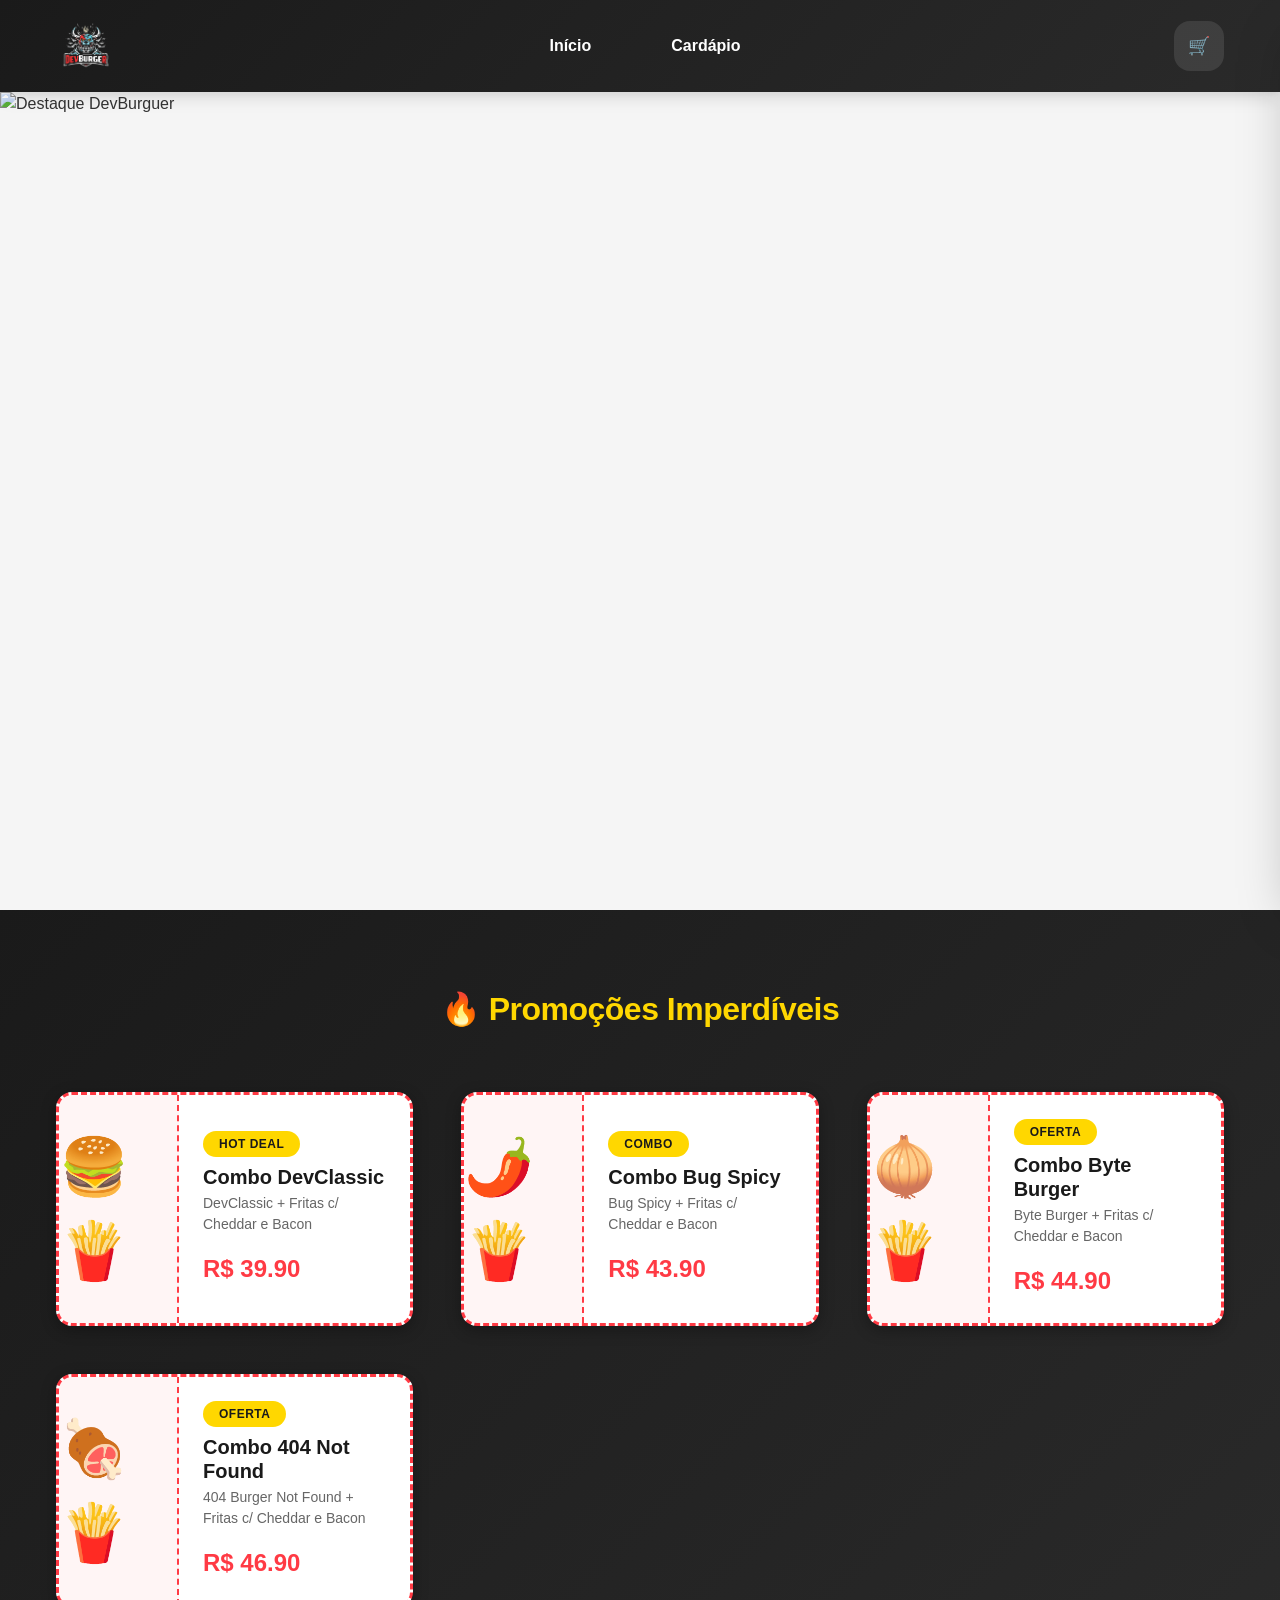
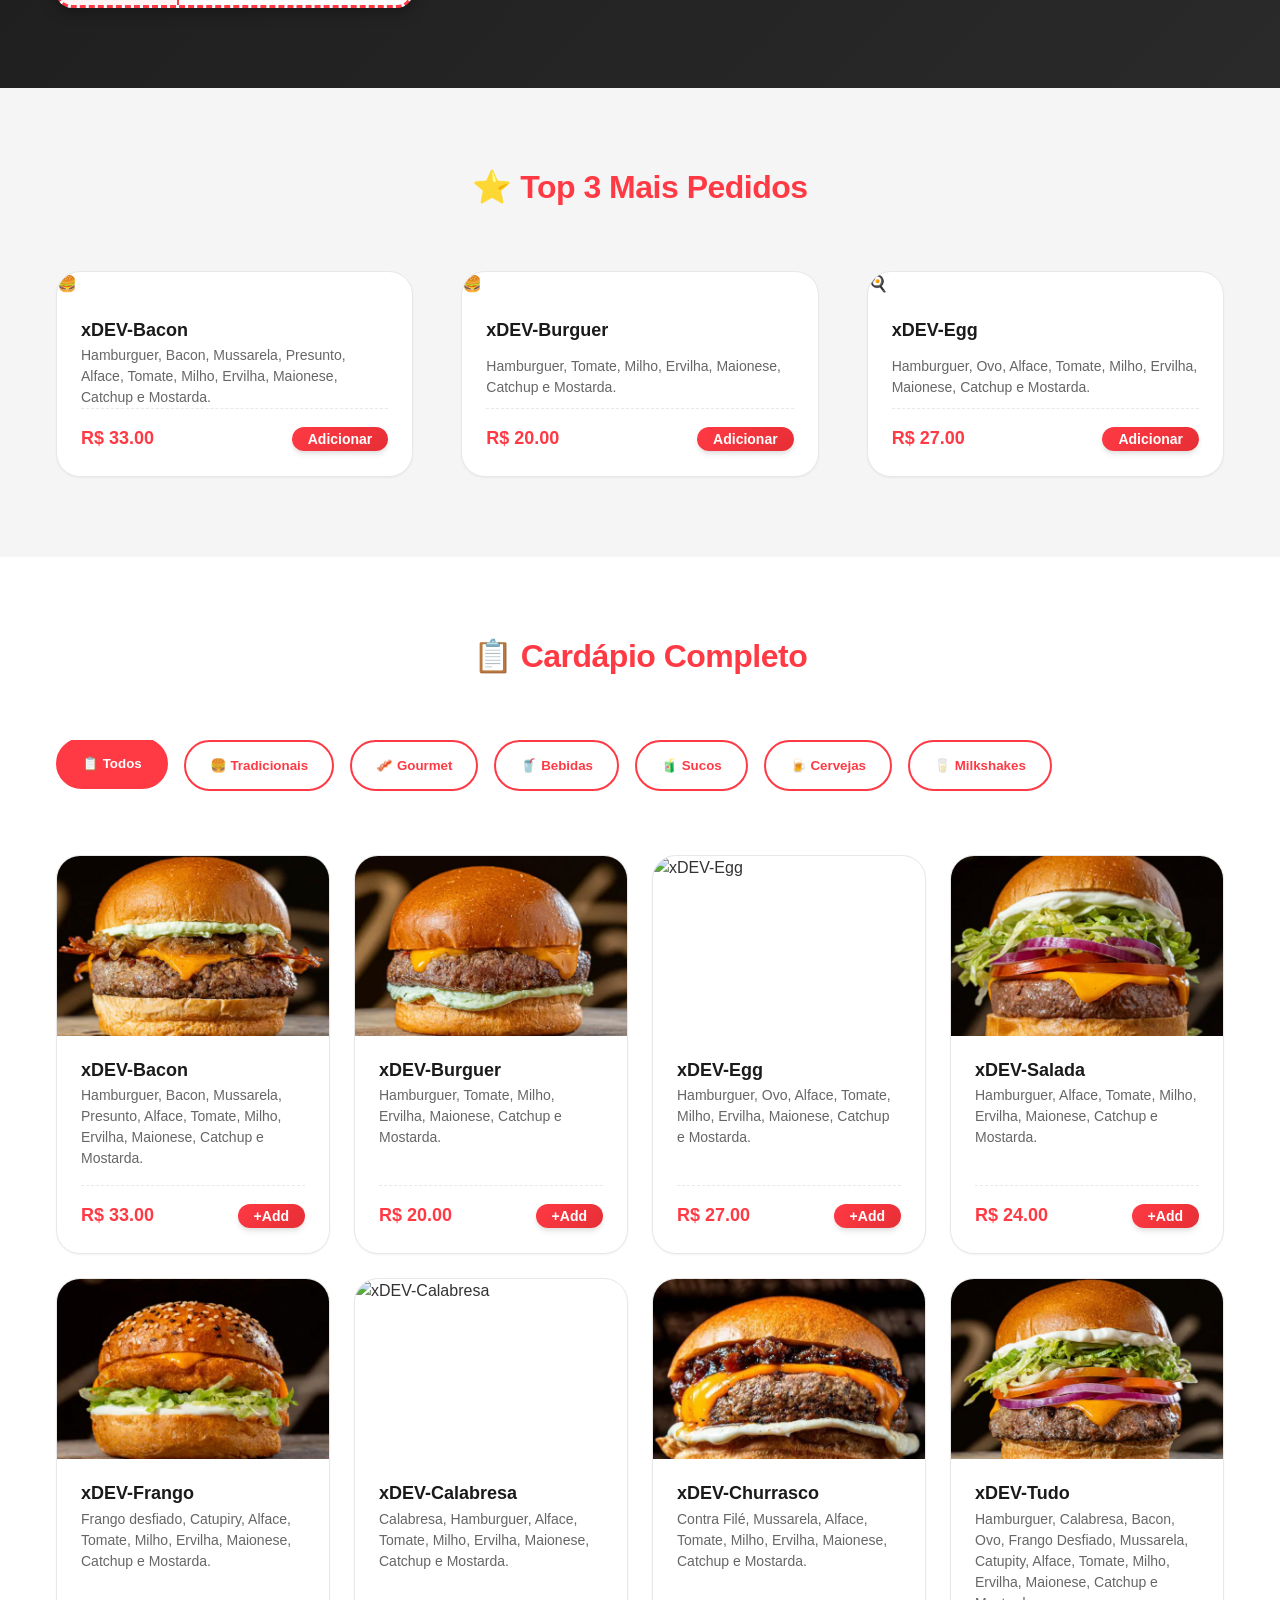
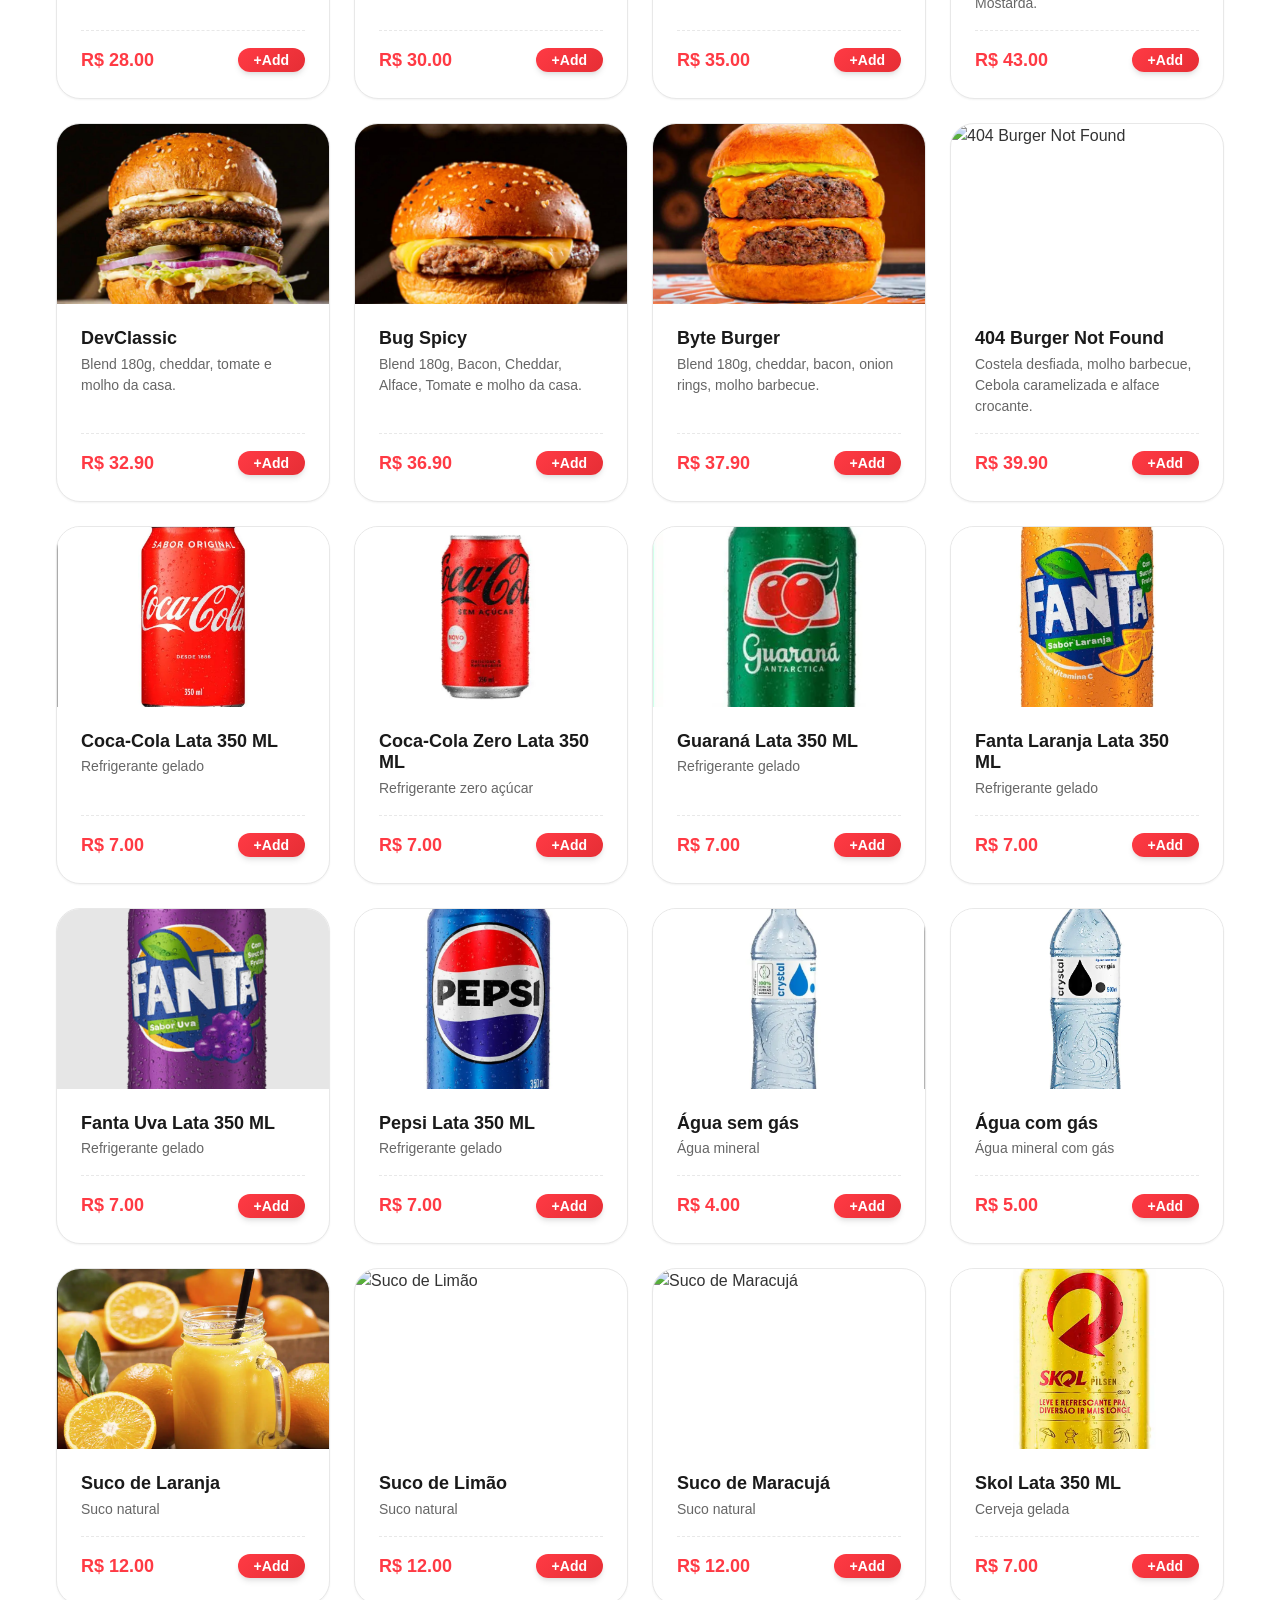
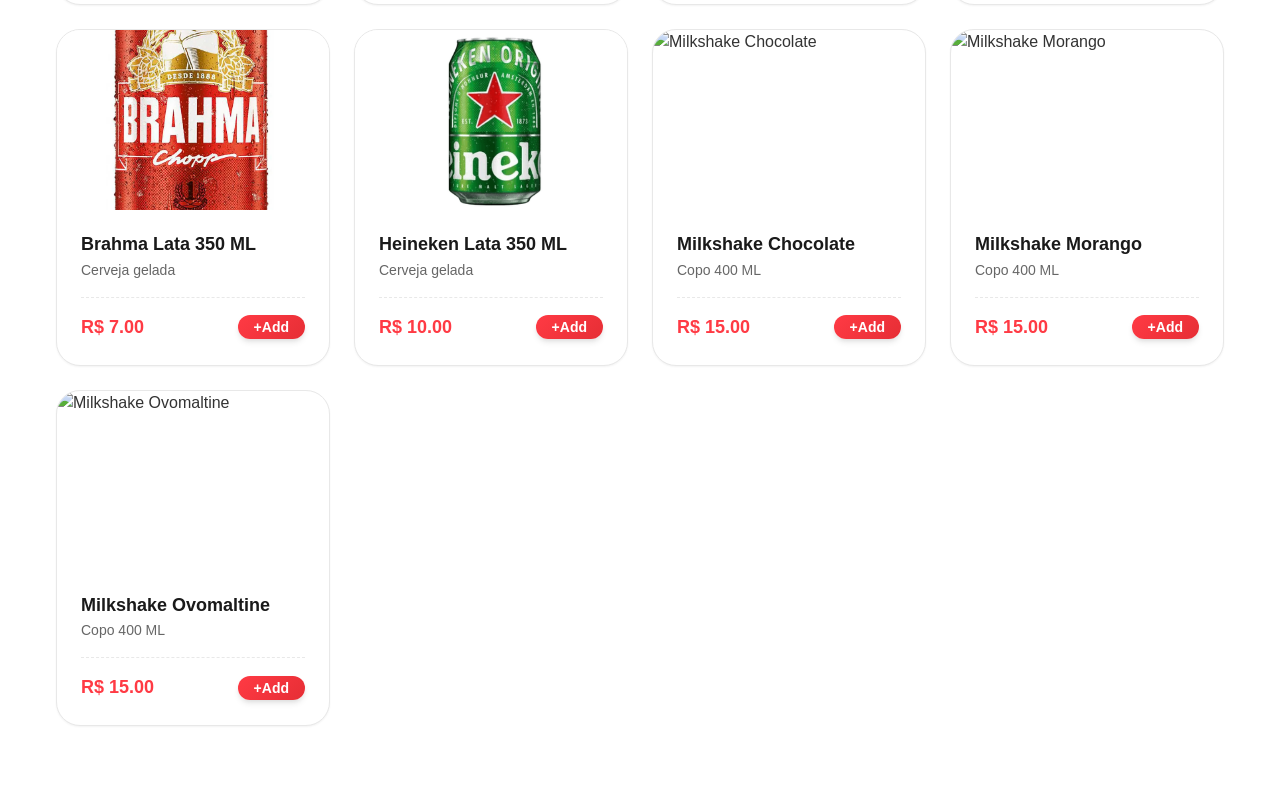
==== commit aa216477: "Cardapio digital 1.0 com as imagens adicionadas" ====
--- a/DevBurguerFront/index.html
+++ b/DevBurguerFront/index.html
@@ -15,34 +15,45 @@
     <!-- HEADER -->
     <header class="header" id="header">
         <div class="header-container">
-            <div class="logo-section">
-                <div class="logo-icon">🔥</div>
-                <div class="logo-text">DevBurguer</div>
-            </div>
+            
+            <!-- 1. Botão Hambúrguer (Aparecerá apenas no Mobile) -->
+            <button class="mobile-menu-btn" id="mobileMenuBtn" aria-label="Abrir menu">
+                ☰
+            </button>
+
+            <!-- 2. Logo da Marca -->
+            <a href="#home" class="logo-section">
+                <img src="img/logo-devburger.jpeg" alt="DevBurguer Logo" class="logo-img">
+            </a>
+
+            <!-- 3. Menu de Navegação -->
             <nav class="nav-menu" id="navMenu">
+                <button class="close-menu-btn" id="closeMenuBtn">✕</button>
                 <a href="#home" class="nav-link">Início</a>
                 <a href="#cardapio" class="nav-link">Cardápio</a>
-                <a href="#sobre" class="nav-link">Sobre</a>
             </nav>
+
+            <!-- 4. Botão do Carrinho -->
             <button class="cart-button" id="cartButton">
                 <span class="cart-icon">🛒</span>
                 <span class="cart-count" id="cartCount">0</span>
             </button>
+            
         </div>
     </header>
+
+    <!-- Fundo escuro para destacar o menu lateral no mobile -->
+    <div class="menu-overlay" id="menuOverlay"></div>
 
     <!-- HERO SECTION -->
     <section class="hero" id="home">
-        <div class="hero-content">
-            <h1 class="hero-title">Burgers Épicos</h1>
-            <p class="hero-subtitle">A melhor carne da região. Taxa de entrega que cabe no seu bolso.</p>
-            <div class="hero-cta">
-                <button class="btn btn-primary" onclick="document.getElementById('cardapio').scrollIntoView({behavior: 'smooth'})">
-                    Ver Cardápio
-                </button>
-            </div>
-        </div>
-        <div class="hero-overlay"></div>
+        <!-- A tag picture permite trocar a imagem baseada no tamanho da tela -->
+        <picture class="hero-picture">
+            <!-- 1. IMAGEM DESKTOP: Aparece em telas maiores que 768px -->
+            <source srcset="img/BannerDev2.svg" media="(min-width: 768px)">            
+            <!-- 2. IMAGEM MOBILE: Imagem padrão para celulares -->
+            <img src="img/BannerDev.svg" alt="Destaque DevBurguer" class="hero-img">
+        </picture>
     </section>
 
     <!-- PROMOÇÕES -->
--- a/DevBurguerFront/css/components.css
+++ b/DevBurguerFront/css/components.css
@@ -67,52 +67,86 @@
 /* CARDS */
 .card {
     background: var(--color-white);
-    border-radius: var(--radius-lg);
-    box-shadow: var(--shadow-md);
+    border-radius: var(--radius-xl); /* Arredondamento moderno e suave */
+    box-shadow: var(--shadow-sm); /* Sombra mais discreta no estado normal */
+    overflow: hidden; /* Garante que a imagem não vaze as bordas arredondadas */
+    transition: all var(--transition-base);
+    display: flex;
+    flex-direction: column;
+    border: 1px solid var(--color-light-dark); /* Linha sutil de contorno */
+}
+
+.card:hover {
+    transform: translateY(-4px); /* Levanta o cartão */
+    box-shadow: var(--shadow-lg); /* Aumenta a sombra */
+}
+
+/* Área da Imagem */
+.card-header {
+    width: 100%;
+    height: 180px; /* Altura padrão para a foto */
     overflow: hidden;
-    transition: all var(--transition-base);
-}
-
-.card:hover {
-    transform: translateY(-4px);
-    box-shadow: var(--shadow-lg);
-}
-
-.card-image {
+}
+
+.card-img-top {
     width: 100%;
-    height: 200px;
-    object-fit: cover;
-    background: linear-gradient(135deg, var(--color-primary) 0%, var(--color-secondary) 100%);
-    display: flex;
-    align-items: center;
-    justify-content: center;
-    font-size: 3rem;
-}
-
+    height: 100%;
+    object-fit: cover; /* A imagem preenche o quadro sem distorcer */
+    transition: transform var(--transition-slow); /* Prepara a animação */
+}
+
+/* Efeito de zoom na foto ao passar o mouse no card */
+.card:hover .card-img-top {
+    transform: scale(1.08); 
+}
+
+/* Área de Texto */
 .card-content {
     padding: var(--spacing-lg);
+    display: flex;
+    flex-direction: column;
+    flex-grow: 1; /* Faz o conteúdo ocupar todo o espaço restante */
+    justify-content: space-between; /* Empurra o rodapé pro fundo */
+}
+
+.card-text-area {
+    margin-bottom: var(--spacing-md);
 }
 
 .card-title {
     font-size: var(--font-size-lg);
     font-weight: var(--font-weight-bold);
-    margin-bottom: var(--spacing-sm);
-    color: var(--color-text);
+    color: var(--color-dark);
+    margin-bottom: var(--spacing-xs);
+    line-height: var(--line-height-tight);
 }
 
 .card-description {
     font-size: var(--font-size-sm);
     color: var(--color-text-muted);
-    margin-bottom: var(--spacing-md);
     line-height: var(--line-height-normal);
 }
 
+/* Rodapé do Card (Preço e Botão) */
 .card-footer {
     display: flex;
     justify-content: space-between;
     align-items: center;
     padding-top: var(--spacing-md);
-    border-top: 1px solid var(--color-light-dark);
+    border-top: 1px dashed var(--color-light-dark); /* Divisória tracejada elegante */
+}
+
+.preco {
+    font-size: var(--font-size-lg);
+    font-weight: var(--font-weight-bold);
+    color: var(--color-primary);
+}
+
+/* Ajuste específico para o botão pequeno do card */
+.btn-sm {
+    padding: var(--spacing-xs) var(--spacing-md);
+    font-size: var(--font-size-sm);
+    border-radius: var(--radius-full); /* Botão redondinho (pill shape) */
 }
 
 /* BADGE */
@@ -144,6 +178,10 @@
 .badge-danger {
     background: var(--color-error);
     color: var(--color-white);
+}
+.badge-accent {
+    background: var(--color-accent);
+    color: var(--color-dark);
 }
 
 /* FORMULÁRIOS */
--- a/DevBurguerFront/css/layouts.css
+++ b/DevBurguerFront/css/layouts.css
@@ -39,7 +39,16 @@
     color: var(--color-white);
     letter-spacing: -0.5px;
 }
-
+.logo-img {
+    height: 60px; 
+    width: auto;
+    display: block;
+}
+.mobile-menu-btn,
+.close-menu-btn,
+.menu-overlay {
+    display: none; 
+}
 .nav-menu {
     display: flex;
     gap: var(--spacing-2xl);
@@ -95,69 +104,106 @@
 /* HERO */
 .hero {
     position: relative;
-    min-height: 600px;
-    display: flex;
-    align-items: center;
-    justify-content: center;
-    background: linear-gradient(135deg, var(--color-primary) 0%, var(--color-secondary) 100%);
-    color: var(--color-white);
-    text-align: center;
+    width: 100%;
+    height: calc(100vh - 82px); 
+    height: calc(100dvh - 82px); 
+    
+    background-color: var(--color-dark); 
     overflow: hidden;
-}
-
-.hero::before {
-    content: '';
-    position: absolute;
-    top: -50%;
-    right: -50%;
-    width: 600px;
-    height: 600px;
-    background: rgba(255, 255, 255, 0.05);
-    border-radius: 50%;
-}
-
-.hero-overlay {
-    position: absolute;
-    inset: 0;
-    background: radial-gradient(circle at 20% 50%, rgba(0, 188, 212, 0.1), transparent),
-                radial-gradient(circle at 80% 80%, rgba(255, 58, 68, 0.1), transparent);
-}
-
-.hero-content {
-    position: relative;
-    z-index: 1;
-    max-width: 600px;
-    margin: 0 auto;
-    padding: 0 var(--spacing-md);
-}
-
-.hero-title {
-    font-size: var(--font-size-4xl);
-    font-weight: var(--font-weight-bold);
-    margin-bottom: var(--spacing-md);
-    animation: slideDown var(--transition-slow);
-}
-
-.hero-subtitle {
-    font-size: var(--font-size-lg);
-    margin-bottom: var(--spacing-2xl);
-    opacity: 0.95;
-    animation: slideUp var(--transition-slow) 0.2s both;
-}
-
-.hero-cta {
-    animation: slideUp var(--transition-slow) 0.4s both;
+    display: flex; 
+    
+    /* Garante que nenhum espaçamento afete o contêiner */
+    padding: 0 !important; 
+    margin: 0;
+}
+
+.hero-picture {
+    width: 100%;
+    height: 100%;
+    display: block; 
+}
+
+.hero-img {
+    width: 100%;
+    height: 100%;
+    object-fit: cover; 
+    object-position: center; 
+    display: block;
 }
 
 /* PROMOÇÕES */
 .promotions {
-    background: var(--color-light);
+    /* Fundo escuro para destacar do restante do site claro */
+    background: linear-gradient(135deg, var(--color-dark) 0%, var(--color-dark-light) 100%);
+    color: var(--color-white);
+}
+
+.promotions .section-title {
+    color: var(--color-accent); 
 }
 
 .promotions-grid {
     display: grid;
-    grid-template-columns: repeat(auto-fit, minmax(280px, 1fr));
+    grid-template-columns: repeat(auto-fit, minmax(300px, 1fr));
     gap: var(--spacing-2xl);
+}
+
+/* O Cartão em formato de Cupom Horizontal */
+.promo-card {
+    display: flex;
+    background: var(--color-white);
+    border-radius: var(--radius-lg);
+    /* Borda tracejada usando sua cor primária vermelha */
+    border: 3px dashed var(--color-primary); 
+    overflow: hidden;
+    position: relative;
+    transition: transform var(--transition-base), box-shadow var(--transition-base);
+    box-shadow: 0 4px 15px rgba(0,0,0,0.3);
+}
+
+.promo-card:hover {
+    transform: translateY(-5px) scale(1.02);
+    box-shadow: 0 10px 25px rgba(255, 58, 68, 0.4); /* Sombra avermelhada no hover */
+}
+
+/* Área esquerda do cupom (Emoji/Imagem) */
+.promo-image {
+    width: 120px;
+    background: rgba(255, 58, 68, 0.05); /* Um fundo bem clarinho avermelhado */
+    display: flex;
+    align-items: center;
+    justify-content: center;
+    font-size: 3.5rem;
+    /* Linha tracejada separando a imagem do texto */
+    border-right: 2px dashed var(--color-primary); 
+}
+
+/* Área direita do cupom (Textos e Preço) */
+.promo-content {
+    padding: var(--spacing-lg);
+    flex: 1;
+    display: flex;
+    flex-direction: column;
+    justify-content: center;
+}
+
+.promo-title {
+    font-size: var(--font-size-xl);
+    font-weight: var(--font-weight-bold);
+    color: var(--color-dark);
+    margin-bottom: var(--spacing-xs);
+}
+
+.promo-description {
+    font-size: var(--font-size-sm);
+    color: var(--color-text-muted);
+    margin-bottom: var(--spacing-md);
+}
+
+.promo-price {
+    font-size: var(--font-size-2xl);
+    font-weight: var(--font-weight-bold);
+    color: var(--color-primary);
 }
 
 /* TOP PRODUTOS */
--- a/DevBurguerFront/css/responsive.css
+++ b/DevBurguerFront/css/responsive.css
@@ -32,7 +32,8 @@
 
     /* HERO */
     .hero {
-        min-height: 400px;
+        min-height: auto; 
+        padding: 0; 
     }
 
     .hero-title {
@@ -43,16 +44,56 @@
         font-size: var(--font-size-base);
     }
 
+    .hero-container {
+        grid-template-columns: 1fr; 
+        text-align: center;
+    }
+    
+    .hero-content {
+        text-align: center;
+    }
+
+    .hero-title::after {
+        margin: var(--spacing-sm) auto 0 auto; 
+    }
+
+    .hero-image-placeholder {
+        height: 300px; 
+    }
+
     /* GRIDS */
-    .promotions-grid,
-    .top-products-grid {
-        grid-template-columns: repeat(auto-fit, minmax(200px, 1fr));
-        gap: var(--spacing-lg);
-    }
-
     .products-grid {
-        grid-template-columns: repeat(auto-fill, minmax(160px, 1fr));
+        /* Muda de grade para uma linha flexível */
+        display: flex; 
+        flex-wrap: nowrap; /* Proíbe os cards de pularem para a linha de baixo */
+        
+        /* Ativa a rolagem horizontal e esconde a vertical */
+        overflow-x: auto; 
+        overflow-y: hidden;
+        
+        /* Espaçamento interno para a sombra do card não ser cortada */
+        padding-bottom: var(--spacing-lg); 
+        padding-left: var(--spacing-xs);
+        padding-right: var(--spacing-xs);
         gap: var(--spacing-md);
+        
+        /* Efeito de rolagem suave e "ímã" (para o card no centro) */
+        scroll-snap-type: x mandatory; 
+        -webkit-overflow-scrolling: touch; /* Deixa a rolagem suave em iPhones */
+        scroll-behavior: smooth;
+    }
+
+    /* Esconde a barrinha de rolagem feia, mantendo apenas a função de arrastar */
+    .products-grid::-webkit-scrollbar {
+        display: none;
+    }
+
+    /* Ajuste do tamanho individual de cada cartão no celular */
+    .products-grid .card {
+
+        flex: 0 0 75%; 
+        max-width: 280px; 
+        scroll-snap-align: center; 
     }
 
     /* CARRINHO */
@@ -101,35 +142,92 @@
 
     /* HEADER */
     .nav-menu {
+        display: flex;
+        position: fixed;
+        top: 0;
+        left: -100%; /* Escondido fora da tela, na esquerda */
+        width: 250px;
+        height: 100vh;
+        background: var(--color-dark);
+        flex-direction: column;
+        align-items: flex-start;
+        padding: var(--spacing-3xl) var(--spacing-lg);
+        transition: left var(--transition-base); /* Animação suave de deslizar */
+        z-index: var(--z-modal);
+        box-shadow: var(--shadow-2xl);
+    }
+
+    .nav-menu.active {
+        left: 0; 
+    }
+
+    .nav-link {
+        width: 100%;
+        padding: var(--spacing-md) 0;
+        border-bottom: 1px solid var(--color-dark-light);
+        font-size: var(--font-size-lg);
+    }
+
+    /* Botão de Fechar Menu (X) */
+    .close-menu-btn {
+        display: block;
+        position: absolute;
+        top: var(--spacing-md);
+        right: var(--spacing-md);
+        font-size: 1.8rem;
+        color: var(--color-white);
+    }
+
+    /* Fundo Escuro atrás do menu */
+    .menu-overlay {
         display: none;
+        position: fixed;
+        top: 0;
+        left: 0;
+        width: 100vw;
+        height: 100vh;
+        background: rgba(0,0,0,0.6);
+        z-index: var(--z-modal-backdrop);
+    }
+
+    .menu-overlay.active {
+        display: block;
     }
 
     .header-container {
-        padding: var(--spacing-md);
+        display: grid;
+        grid-template-columns: 1fr auto 1fr; /* Esquerda, Centro, Direita */
+        align-items: center;
+        width: 100%;
+    }
+    .mobile-menu-btn {
+        display: block;
+        font-size: 1.8rem;
+        color: var(--color-white);
+        justify-self: start;
+        padding: var(--spacing-xs);
+    }
+    /* A logo fica na coluna 2 (centro) */
+    .logo-section {
+        justify-self: center;
+    }
+    
+    .logo-img {
+        height: 45px; /* Deixamos a logo um pouquinho menor no celular */
+    }
+
+    /* O carrinho fica na coluna 3 e empurrado para o final (direita) */
+    .cart-button {
+        justify-self: end;
     }
 
     /* HERO */
     .hero {
-        min-height: 300px;
-        padding: var(--spacing-2xl) var(--spacing-md);
-    }
-
-    .hero::before {
-        width: 300px;
-        height: 300px;
-        top: -30%;
-        right: -30%;
-    }
-
-    .hero-title {
-        font-size: var(--font-size-2xl);
-        margin-bottom: var(--spacing-md);
-    }
-
-    .hero-subtitle {
-        font-size: var(--font-size-sm);
-        margin-bottom: var(--spacing-lg);
-    }
+        min-height: auto; 
+        padding: 0; 
+        height: calc(100dvh - 70px); 
+    }
+    
 
     /* SEÇÃO TITLE */
     .section-title {
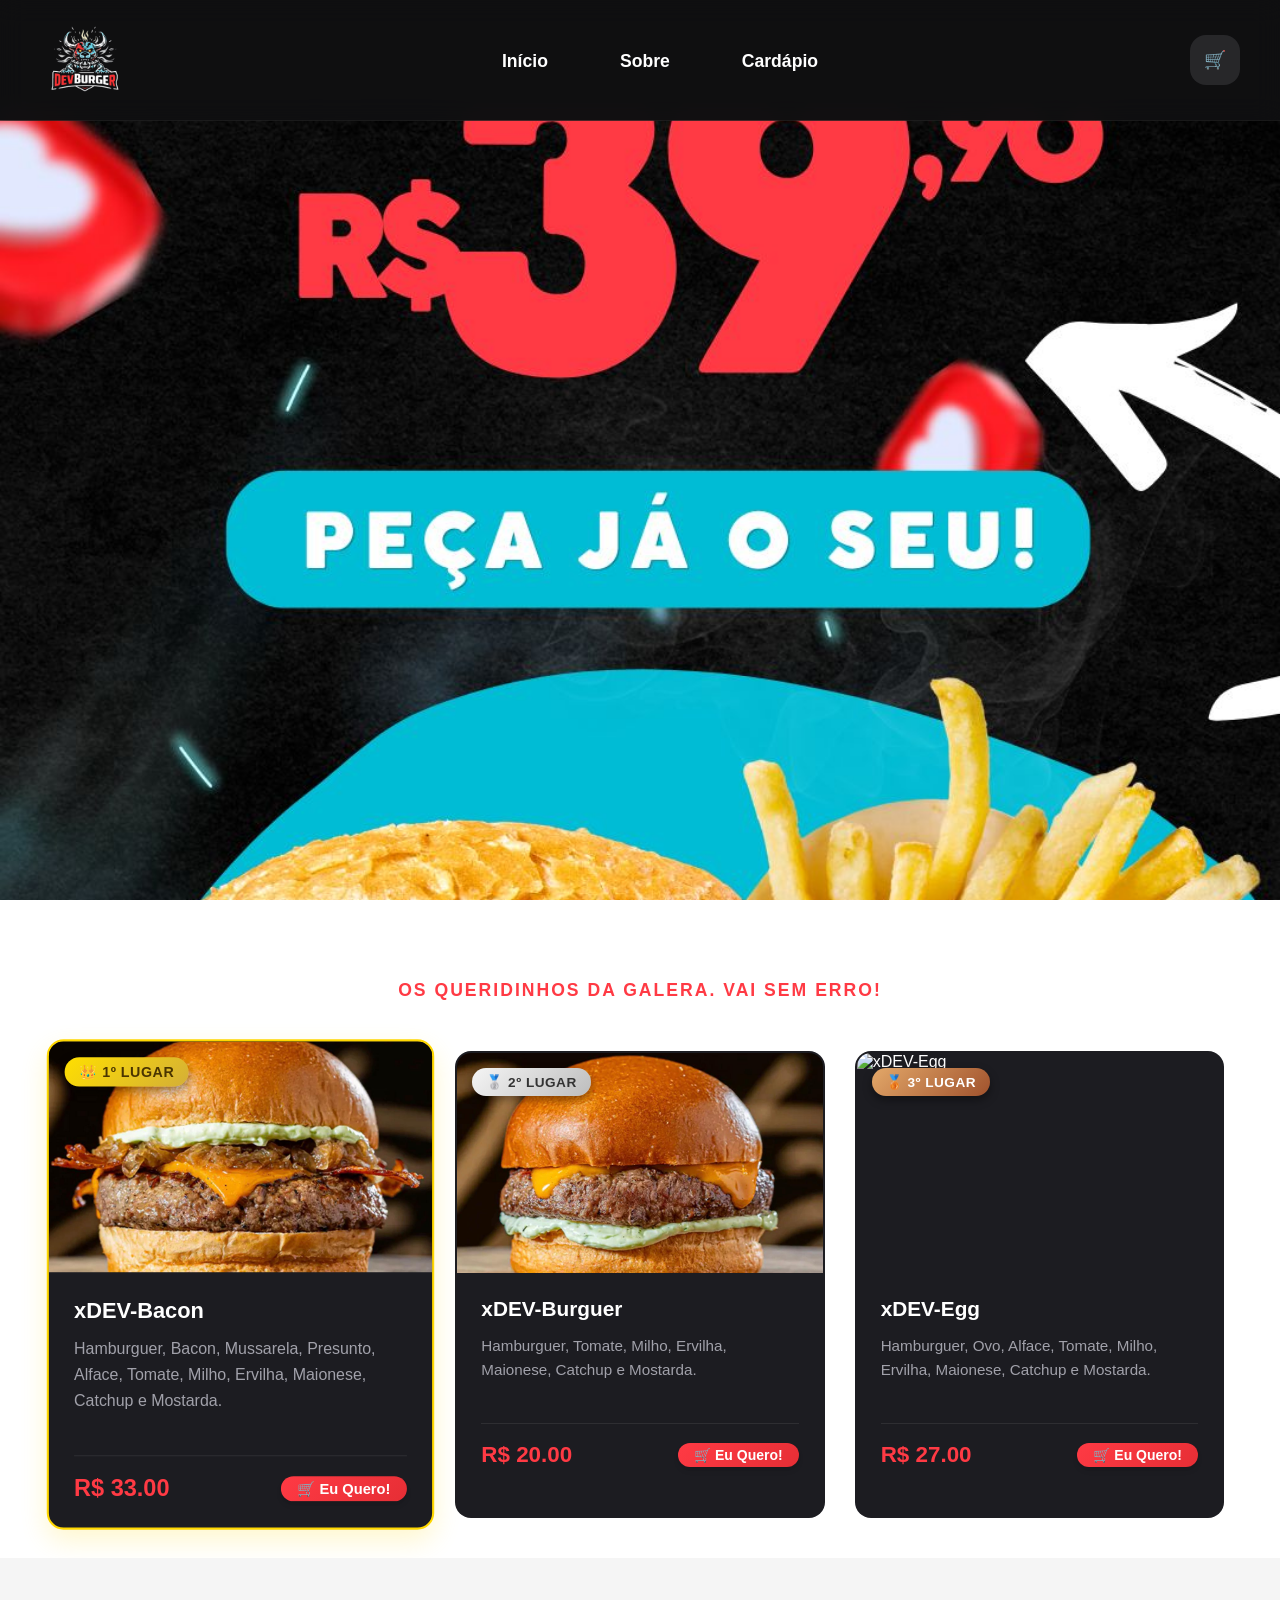
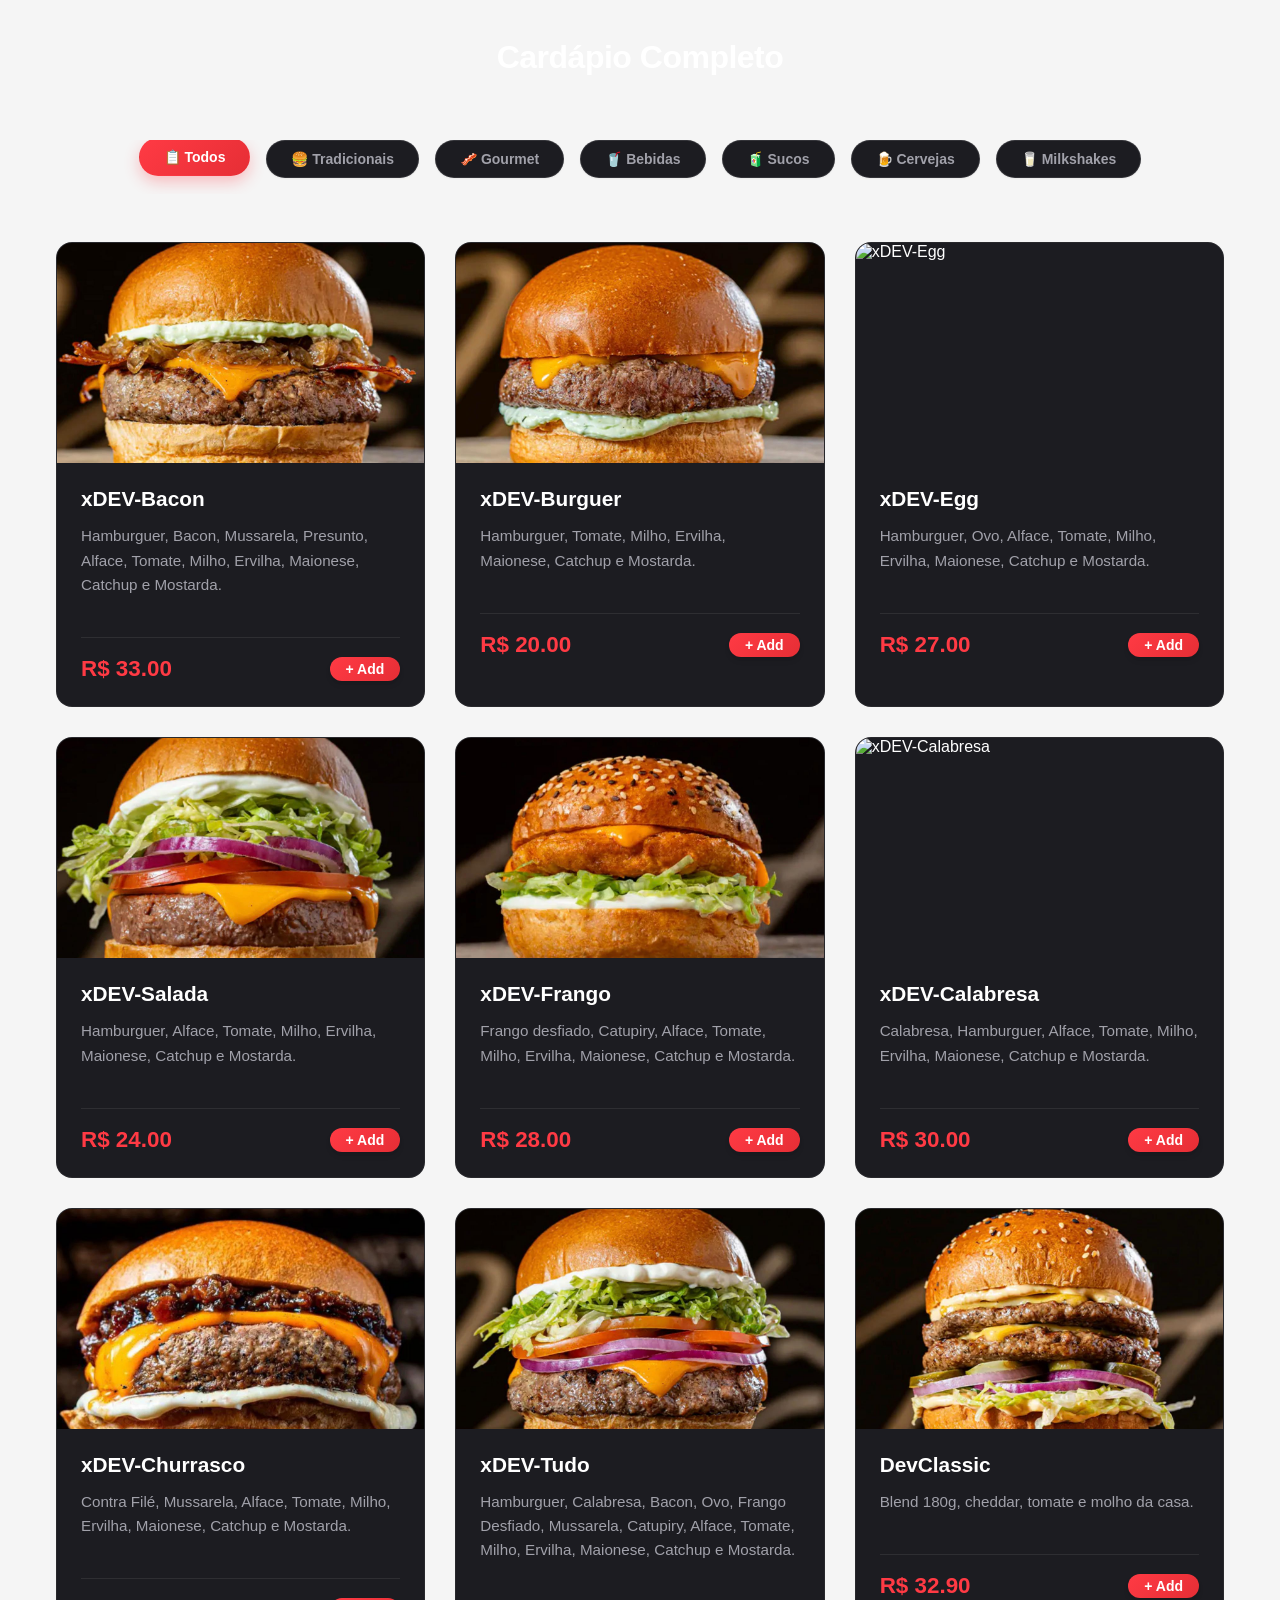
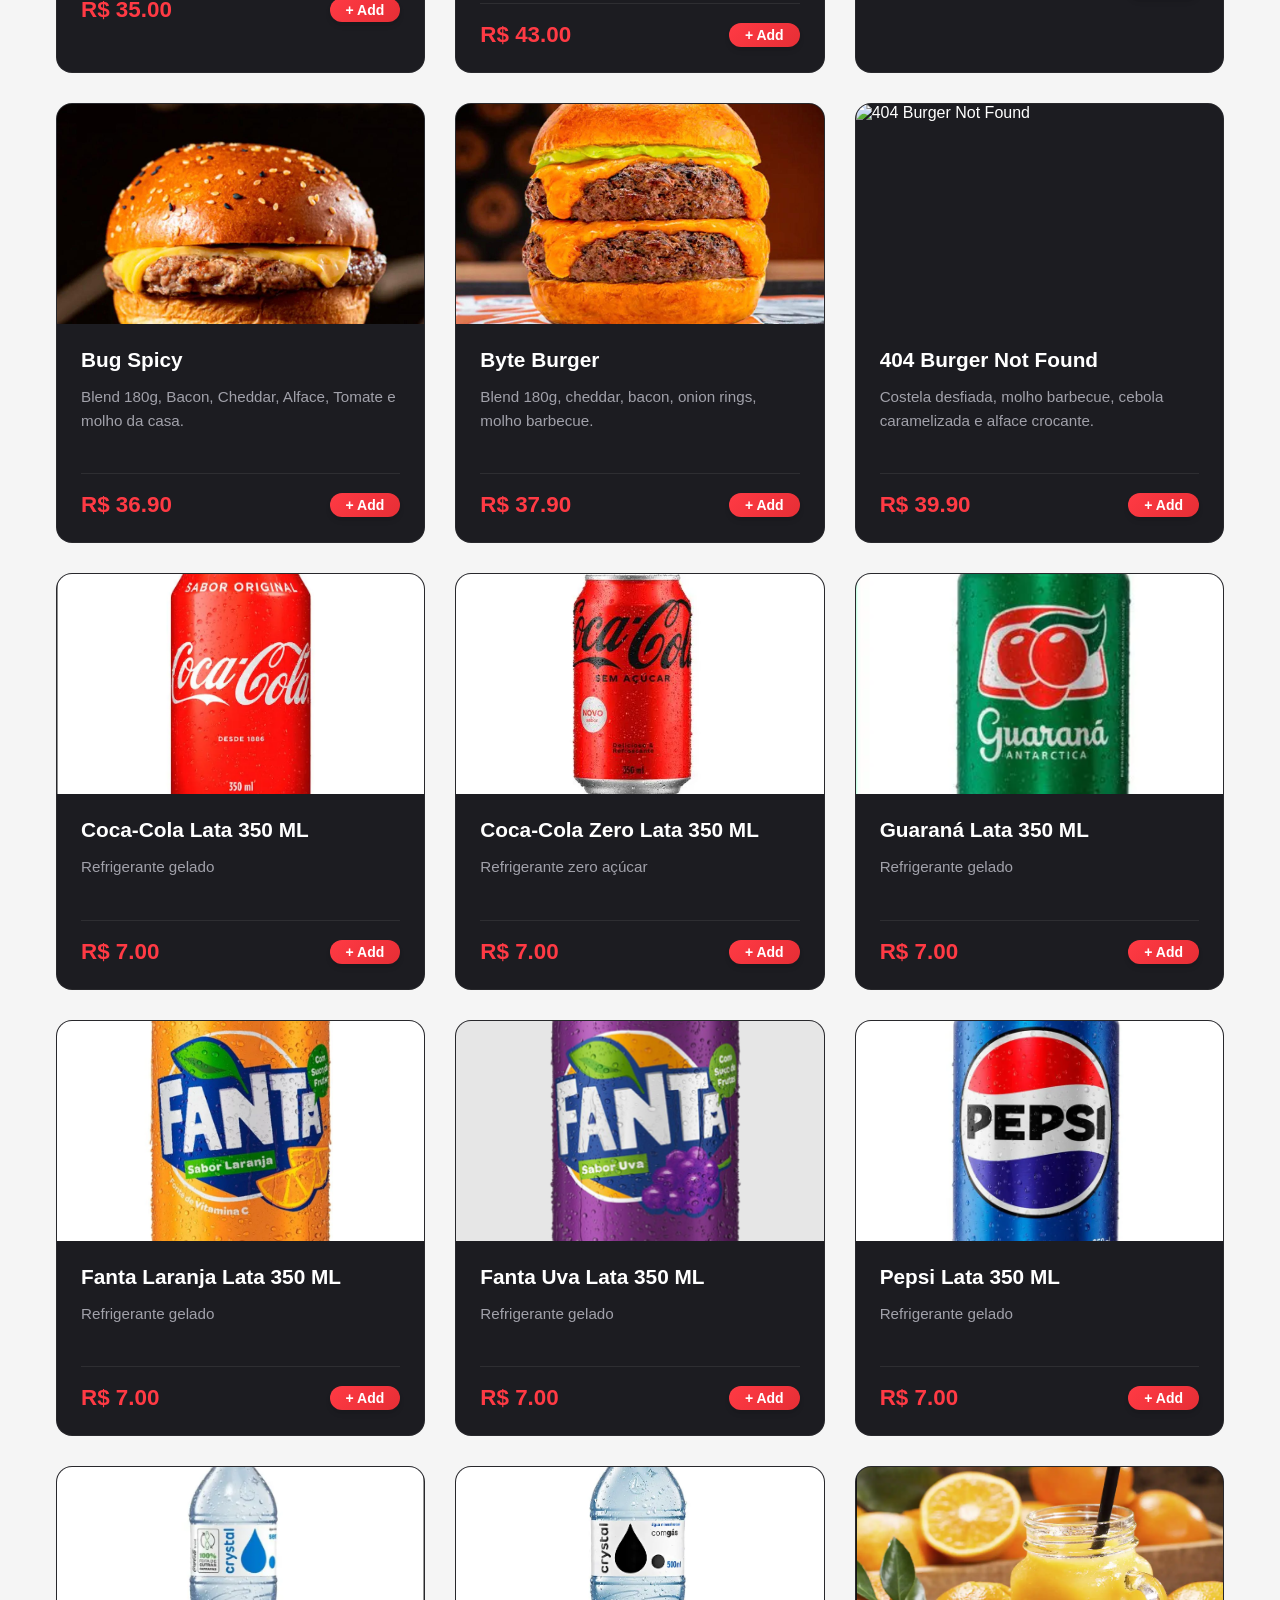
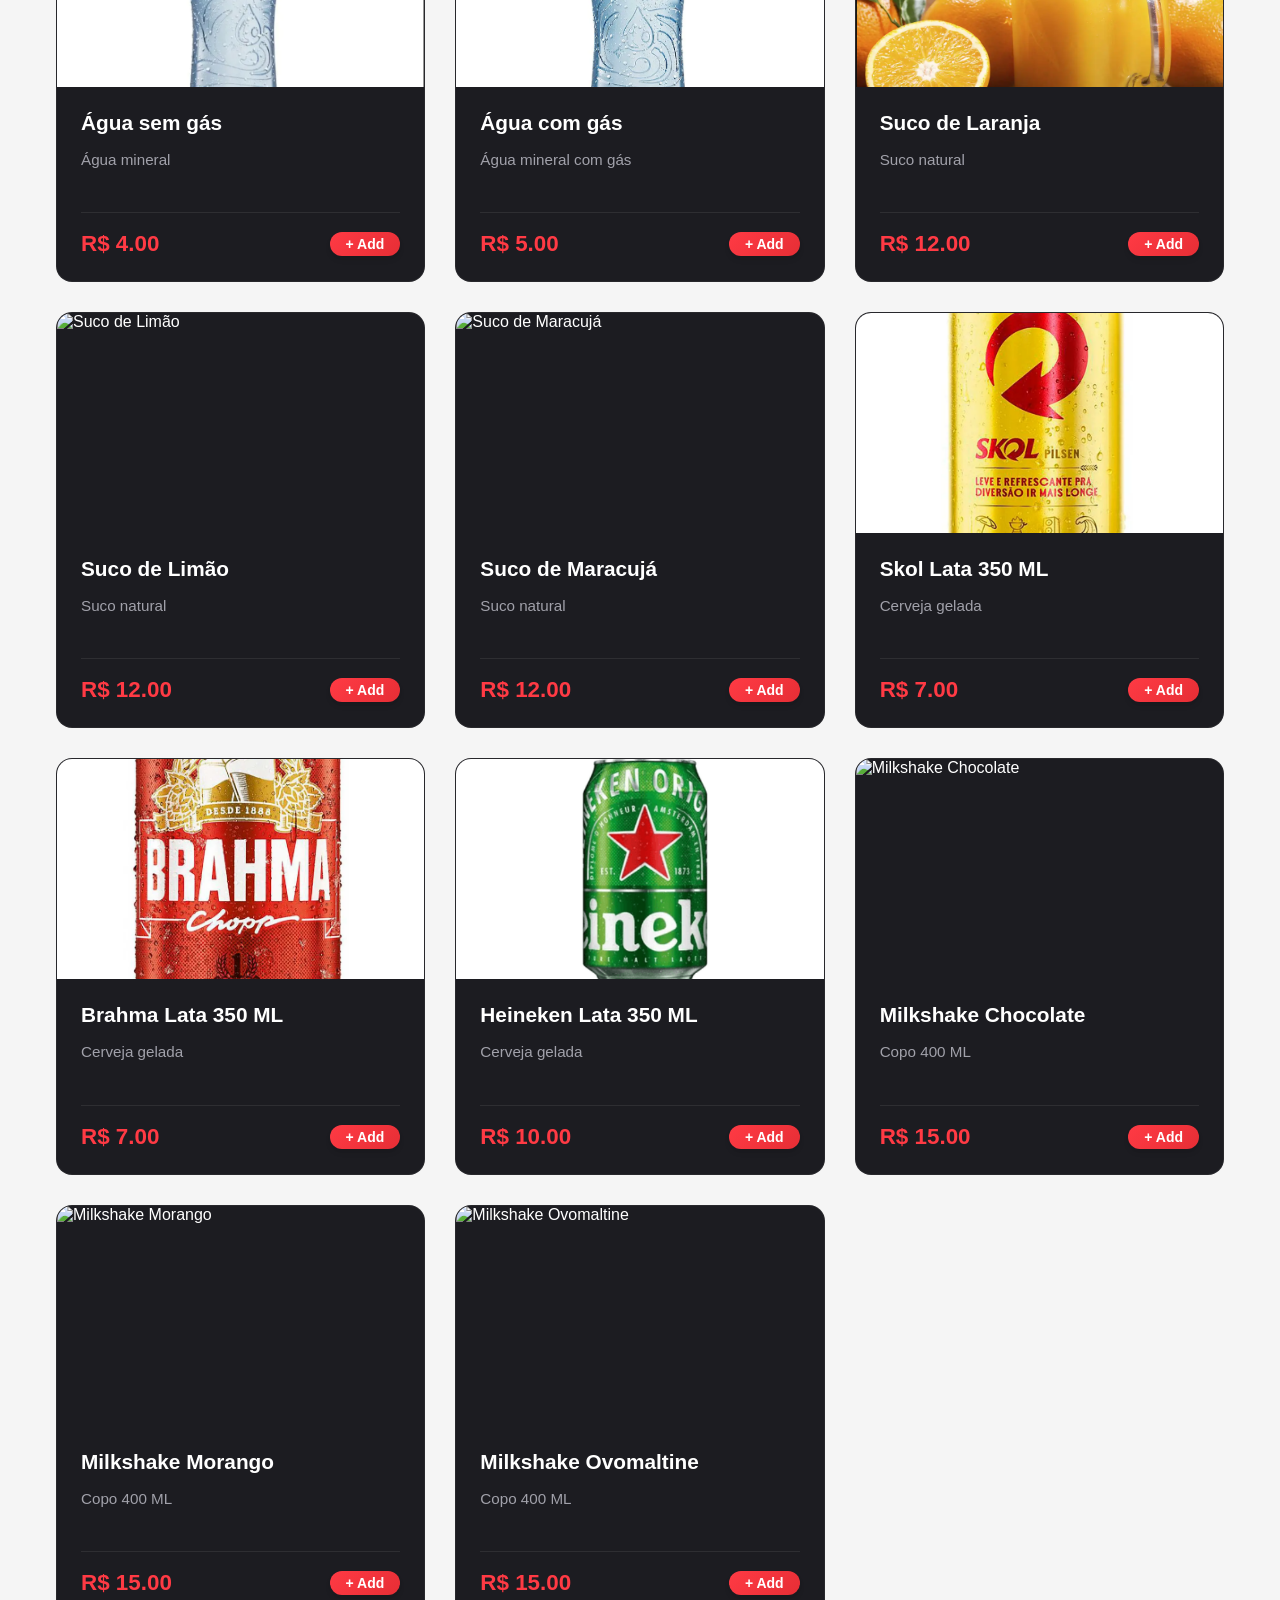
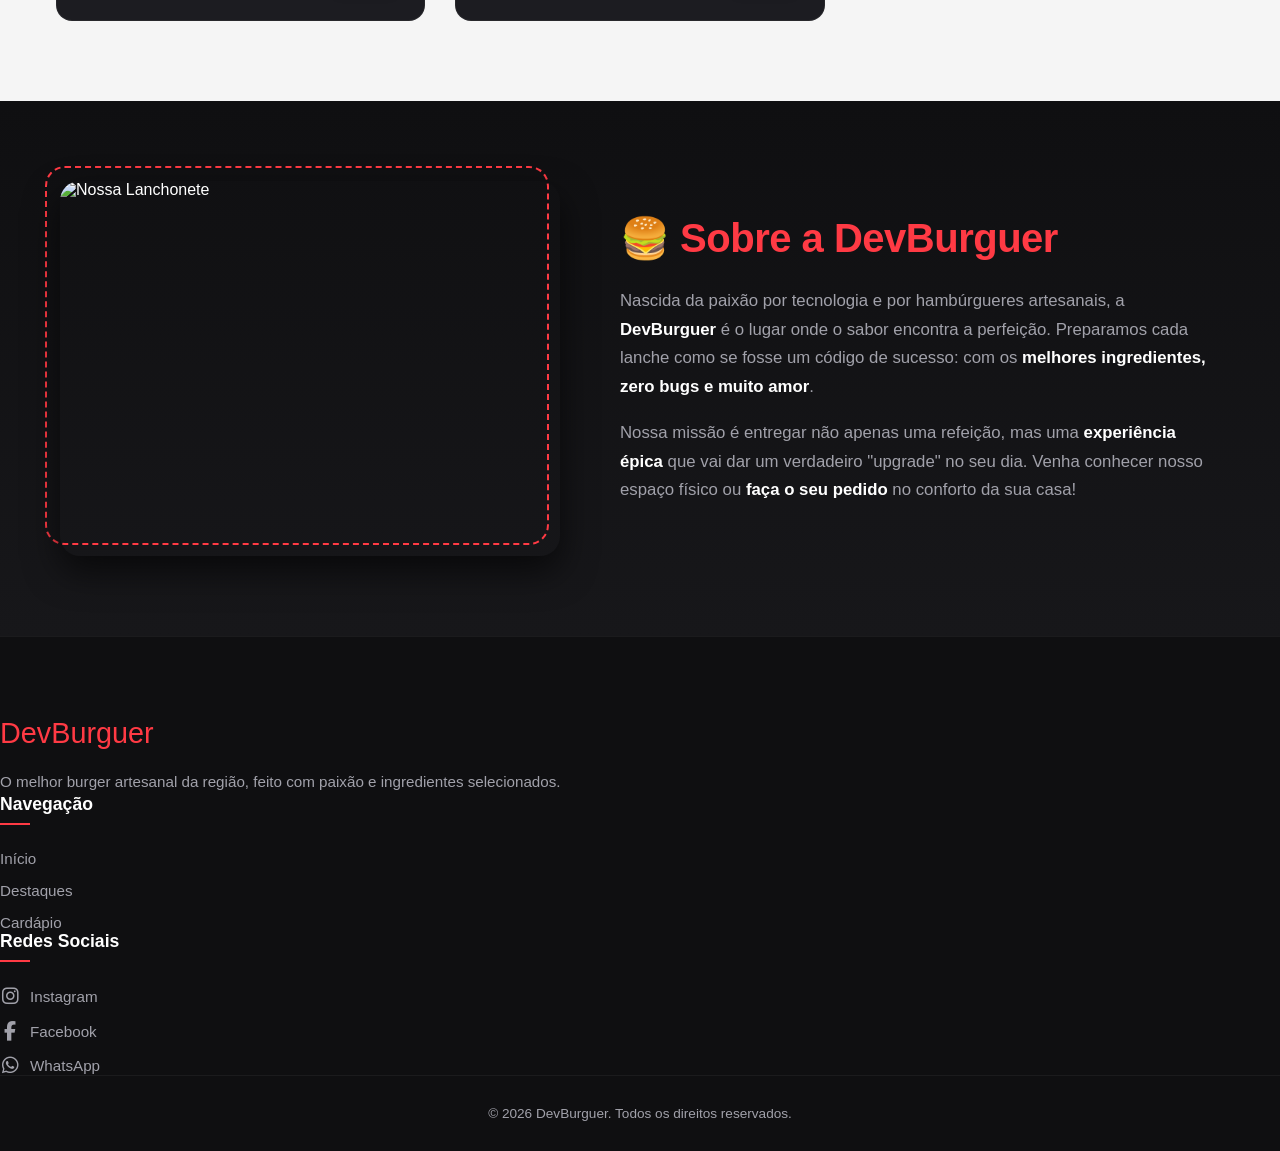
==== commit 9ac4fea2: "Front-end 90% com codigo organizado e correto..." ====
--- a/DevBurguerFront/index.html
+++ b/DevBurguerFront/index.html
@@ -10,94 +10,111 @@
     <link rel="stylesheet" href="css/components.css">
     <link rel="stylesheet" href="css/layouts.css">
     <link rel="stylesheet" href="css/responsive.css">
+    <link rel="stylesheet" href="https://cdnjs.cloudflare.com/ajax/libs/font-awesome/6.5.1/css/all.min.css">
 </head>
 <body>
+
     <!-- HEADER -->
     <header class="header" id="header">
         <div class="header-container">
-            
-            <!-- 1. Botão Hambúrguer (Aparecerá apenas no Mobile) -->
-            <button class="mobile-menu-btn" id="mobileMenuBtn" aria-label="Abrir menu">
-                ☰
-            </button>
-
-            <!-- 2. Logo da Marca -->
+            <button class="mobile-menu-btn" id="mobileMenuBtn" aria-label="Abrir menu">☰</button>
             <a href="#home" class="logo-section">
                 <img src="img/logo-devburger.jpeg" alt="DevBurguer Logo" class="logo-img">
             </a>
-
-            <!-- 3. Menu de Navegação -->
-            <nav class="nav-menu" id="navMenu">
-                <button class="close-menu-btn" id="closeMenuBtn">✕</button>
-                <a href="#home" class="nav-link">Início</a>
+            <nav class="nav-menu" id="navMenu" aria-label="Menu principal">
+                <button class="close-menu-btn" id="closeMenuBtn" aria-label="Fechar menu">✕</button>
+                <a href="#home"     class="nav-link">Início</a>
+                <a href="#sobre"    class="nav-link">Sobre</a>
                 <a href="#cardapio" class="nav-link">Cardápio</a>
             </nav>
-
-            <!-- 4. Botão do Carrinho -->
-            <button class="cart-button" id="cartButton">
+            <button class="cart-button" id="cartButton" aria-label="Abrir carrinho">
                 <span class="cart-icon">🛒</span>
                 <span class="cart-count" id="cartCount">0</span>
             </button>
-            
         </div>
     </header>
 
-    <!-- Fundo escuro para destacar o menu lateral no mobile -->
     <div class="menu-overlay" id="menuOverlay"></div>
 
-    <!-- HERO SECTION -->
+    <!-- 1. HERO -->
     <section class="hero" id="home">
-        <!-- A tag picture permite trocar a imagem baseada no tamanho da tela -->
         <picture class="hero-picture">
-            <!-- 1. IMAGEM DESKTOP: Aparece em telas maiores que 768px -->
-            <source srcset="img/BannerDev2.svg" media="(min-width: 768px)">            
-            <!-- 2. IMAGEM MOBILE: Imagem padrão para celulares -->
-            <img src="img/BannerDev.svg" alt="Destaque DevBurguer" class="hero-img">
+            <source srcset="img/BannerDev.jpeg" media="(min-width: 768px)">
+            <img src="img/BannerDev2.jpeg" alt="Destaque DevBurguer" class="hero-img">
         </picture>
     </section>
 
-    <!-- PROMOÇÕES -->
-    <section class="promotions" id="promotions">
+    <!-- 2. TOP 3 MAIS PEDIDOS -->
+    <section class="top-products fade-in-section" id="destaques">
         <div class="container">
-            <h2 class="section-title">🔥 Promoções Imperdíveis</h2>
-            <div class="promotions-grid" id="promotionsGrid">
+            <div class="section-header-centered">
+                <p class="section-subtitle">Os queridinhos da galera. Vai sem erro!</p>
+            </div>
+            <div class="products-grid top-3-grid" id="topProductsGrid">
                 <!-- Inserido via JavaScript -->
             </div>
         </div>
     </section>
 
-    <!-- TOP 3 MAIS PEDIDOS -->
-    <section class="top-products">
+    <!-- 3. CARDÁPIO COMPLETO -->
+    <section class="menu fade-in-section" id="cardapio">
         <div class="container">
-            <h2 class="section-title">⭐ Top 3 Mais Pedidos</h2>
-            <div class="top-products-grid" id="topProductsGrid">
-                <!-- Inserido via JavaScript -->
-            </div>
-        </div>
-    </section>
-
-    <!-- CARDÁPIO COMPLETO -->
-    <section class="menu" id="cardapio">
-        <div class="container">
-            <h2 class="section-title">📋 Cardápio Completo</h2>
-            
-            <!-- Categorias -->
-            <div class="categories" id="categoriesContainer">
-                <!-- Inserido via JavaScript -->
-            </div>
-
-            <!-- Grid de Produtos -->
-            <div class="products-grid" id="productsGrid">
-                <!-- Inserido via JavaScript -->
-            </div>
-        </div>
-    </section>
+            <h2 class="section-title" style="color: white;">Cardápio Completo</h2>
+            <div class="categories" id="categoriesContainer"></div>
+            <div class="products-grid" id="productsGrid"></div>
+        </div>
+    </section>
+
+    <!-- 4. SOBRE NÓS -->
+    <section class="about fade-in-section" id="sobre">
+        <div class="container about-container">
+            <div class="about-image">
+                <img
+                    src="https://images.unsplash.com/photo-1550547660-d9450f859349?ixlib=rb-1.2.1&auto=format&fit=crop&w=800&q=80"
+                    alt="Nossa Lanchonete"
+                    class="about-img"
+                >
+            </div>
+            <div class="about-text">
+                <h2 class="section-title" style="text-align: left;">🍔 Sobre a DevBurguer</h2>
+                <p>Nascida da paixão por tecnologia e por hambúrgueres artesanais, a <strong>DevBurguer</strong> é o lugar onde o sabor encontra a perfeição. Preparamos cada lanche como se fosse um código de sucesso: com os <strong>melhores ingredientes, zero bugs e muito amor</strong>.</p>
+                <p>Nossa missão é entregar não apenas uma refeição, mas uma <strong>experiência épica</strong> que vai dar um verdadeiro "upgrade" no seu dia. Venha conhecer nosso espaço físico ou <strong>faça o seu pedido</strong> no conforto da sua casa!</p>
+            </div>
+        </div>
+    </section>
+
+    <!-- FOOTER -->
+    <footer class="footer">
+        <div class="footer-brand">
+            <span class="logo-text">DevBurguer</span>
+            <p>O melhor burger artesanal da região, feito com paixão e ingredientes selecionados.</p>
+        </div>
+        <div class="footer-links">
+            <h4>Navegação</h4>
+            <div class="social-links">
+                <a href="#home"      class="social-link">Início</a>
+                <a href="#destaques" class="social-link">Destaques</a>
+                <a href="#cardapio"  class="social-link">Cardápio</a>
+            </div>
+        </div>
+        <div class="footer-social">
+            <h4>Redes Sociais</h4>
+            <div class="social-links">
+                <a href="#" class="social-link"><i class="fa-brands fa-instagram"></i> Instagram</a>
+                <a href="#" class="social-link"><i class="fa-brands fa-facebook-f"></i> Facebook</a>
+                <a href="#" class="social-link"><i class="fa-brands fa-whatsapp"></i> WhatsApp</a>
+            </div>
+        </div>
+        <div class="footer-bottom">
+            <p>&copy; 2026 DevBurguer. Todos os direitos reservados.</p>
+        </div>
+    </footer>
 
     <!-- CARRINHO LATERAL -->
-    <aside class="cart-panel" id="cartPanel">
+    <aside class="cart-panel" id="cartPanel" aria-label="Carrinho de compras">
         <div class="cart-header">
             <h2>Seu Carrinho</h2>
-            <button class="close-btn" id="closeCartBtn">✕</button>
+            <button class="close-btn" id="closeCartBtn" aria-label="Fechar carrinho">✕</button>
         </div>
         <div class="cart-items" id="cartItems">
             <div class="cart-empty">Seu carrinho está vazio</div>
@@ -127,65 +144,38 @@
     <div class="cart-overlay" id="cartOverlay"></div>
 
     <!-- MODAL CHECKOUT -->
-    <div class="modal-overlay" id="checkoutModal">
+    <div class="modal-overlay" id="checkoutModal" role="dialog" aria-modal="true" aria-labelledby="checkoutModalTitle">
         <div class="modal">
             <div class="modal-header">
-                <h2>Finalizar Pedido</h2>
-                <button class="close-btn" id="closeModalBtn">✕</button>
+                <h2 id="checkoutModalTitle">Finalizar Pedido</h2>
+                <button class="close-btn" id="closeModalBtn" aria-label="Fechar modal">✕</button>
             </div>
             <div class="modal-content">
-                <form id="checkoutForm">
+                <form id="checkoutForm" novalidate>
+
                     <!-- DADOS DO CLIENTE -->
                     <fieldset class="form-fieldset">
                         <legend class="form-legend">👤 Dados do Cliente</legend>
-                        
                         <div class="form-group">
                             <label for="clientName" class="form-label">Nome Completo *</label>
-                            <input 
-                                type="text" 
-                                id="clientName" 
-                                class="form-input" 
-                                placeholder="Seu nome"
-                                required
-                            >
-                        </div>
-
+                            <input type="text" id="clientName" class="form-input" placeholder="Seu nome" required>
+                        </div>
                         <div class="form-group">
                             <label for="clientPhone" class="form-label">Telefone *</label>
-                            <input 
-                                type="tel" 
-                                id="clientPhone" 
-                                class="form-input" 
-                                placeholder="(11) 99999-9999"
-                                required
-                            >
+                            <input type="tel" id="clientPhone" class="form-input" placeholder="(11) 99999-9999" required>
                         </div>
                     </fieldset>
 
                     <!-- TIPO DE ENTREGA -->
                     <fieldset class="form-fieldset">
                         <legend class="form-legend">📍 Tipo de Entrega</legend>
-                        
                         <div class="radio-group">
                             <div class="radio-option">
-                                <input 
-                                    type="radio" 
-                                    id="deliveryType" 
-                                    name="deliveryType" 
-                                    value="delivery" 
-                                    checked
-                                    onchange="updateDeliveryType()"
-                                >
+                                <input type="radio" id="deliveryType" name="deliveryType" value="delivery" checked>
                                 <label for="deliveryType" class="radio-label">🚚 Entrega em Casa</label>
                             </div>
                             <div class="radio-option">
-                                <input 
-                                    type="radio" 
-                                    id="pickupType" 
-                                    name="deliveryType" 
-                                    value="pickup"
-                                    onchange="updateDeliveryType()"
-                                >
+                                <input type="radio" id="pickupType" name="deliveryType" value="pickup">
                                 <label for="pickupType" class="radio-label">🏪 Retirada</label>
                             </div>
                         </div>
@@ -193,44 +183,31 @@
 
                     <!-- ENDEREÇO -->
                     <fieldset class="form-fieldset" id="addressFieldset">
-                        <legend class="form-legend">🏠 Endereço de Entrega</legend>
-                        
-                        <div class="delivery-info">
-                            <strong>Localização DevBurguer:</strong>
+                        <legend class="form-legend" id="addressLegend">🏠 Endereço de Entrega</legend>
+
+                        <!-- Endereço da loja (modo retirada) -->
+                        <div class="shop-address-info" id="shopAddressInfo">
+                            <strong>📍 Localização da DevBurguer:</strong>
                             <p>Rua Principal, 123 - Centro</p>
                             <p>Telefone: (15) 3333-3333</p>
-                        </div>
-
-                        <div class="form-group">
-                            <label for="address" class="form-label">Rua e Número *</label>
-                            <input 
-                                type="text" 
-                                id="address" 
-                                class="form-input" 
-                                placeholder="Rua, número"
-                                required
-                            >
-                        </div>
-
-                        <div class="form-row">
+                            <p class="shop-note">Seu pedido estará pronto em aproximadamente 30 a 40 minutos. Apresente seu nome no balcão.</p>
+                        </div>
+
+                        <!-- Formulário de endereço do cliente (modo entrega) -->
+                        <div id="customerAddressForm">
                             <div class="form-group">
-                                <label for="neighborhood" class="form-label">Bairro *</label>
-                                <input 
-                                    type="text" 
-                                    id="neighborhood" 
-                                    class="form-input" 
-                                    placeholder="Bairro"
-                                    required
-                                >
-                            </div>
-                            <div class="form-group">
-                                <label for="complement" class="form-label">Complemento</label>
-                                <input 
-                                    type="text" 
-                                    id="complement" 
-                                    class="form-input" 
-                                    placeholder="Apto, sala..."
-                                >
+                                <label for="address" class="form-label">Rua e Número *</label>
+                                <input type="text" id="address" class="form-input" placeholder="Ex: Rua das Flores, 123" required>
+                            </div>
+                            <div class="form-row-inline">
+                                <div class="form-group">
+                                    <label for="neighborhood" class="form-label">Bairro *</label>
+                                    <input type="text" id="neighborhood" class="form-input" placeholder="Bairro" required>
+                                </div>
+                                <div class="form-group">
+                                    <label for="complement" class="form-label">Complemento</label>
+                                    <input type="text" id="complement" class="form-input" placeholder="Apto, bloco...">
+                                </div>
                             </div>
                         </div>
                     </fieldset>
@@ -238,38 +215,17 @@
                     <!-- PAGAMENTO -->
                     <fieldset class="form-fieldset">
                         <legend class="form-legend">💳 Forma de Pagamento</legend>
-                        
                         <div class="payment-options">
                             <div class="payment-option">
-                                <input 
-                                    type="radio" 
-                                    id="pixPayment" 
-                                    name="payment" 
-                                    value="pix" 
-                                    checked
-                                    onchange="updatePaymentMethod()"
-                                    required
-                                >
-                                <label for="pixPayment" class="payment-label">Pix 📱</label>
+                                <input type="radio" id="pixPayment"  name="payment" value="pix"     checked required>
+                                <label for="pixPayment"  class="payment-label">Pix 📱</label>
                             </div>
                             <div class="payment-option">
-                                <input 
-                                    type="radio" 
-                                    id="cardPayment" 
-                                    name="payment" 
-                                    value="card"
-                                    onchange="updatePaymentMethod()"
-                                >
+                                <input type="radio" id="cardPayment" name="payment" value="card">
                                 <label for="cardPayment" class="payment-label">Cartão 💳</label>
                             </div>
                             <div class="payment-option">
-                                <input 
-                                    type="radio" 
-                                    id="cashPayment" 
-                                    name="payment" 
-                                    value="cash"
-                                    onchange="updatePaymentMethod()"
-                                >
+                                <input type="radio" id="cashPayment" name="payment" value="dinheiro">
                                 <label for="cashPayment" class="payment-label">Dinheiro 💵</label>
                             </div>
                         </div>
@@ -277,24 +233,19 @@
 
                     <!-- TROCO -->
                     <fieldset class="form-fieldset" id="changeFieldset" style="display: none;">
-                        <legend class="form-legend">💰 Troco</legend>
-                        
+                        <legend class="form-legend">💰 Precisa de Troco?</legend>
                         <div class="form-group">
-                            <label for="changeAmount" class="form-label">Precisa de troco? Informe o valor</label>
-                            <input 
-                                type="number" 
-                                id="changeAmount" 
-                                class="form-input" 
-                                placeholder="Ex: 100.00"
-                                step="0.01"
-                            >
-                        </div>
-                    </fieldset>
-
-                    <!-- RESUMO PEDIDO -->
+                            <label for="changeAmount" class="form-label">Vai pagar com quanto?</label>
+                            <input type="number" id="changeAmount" class="form-input" placeholder="Ex: 100.00" step="0.01" min="0">
+                        </div>
+                        <div class="change-result" id="changeResult">
+                            Seu troco será de: <span class="change-value" id="calculatedChange">R$ 0,00</span>
+                        </div>
+                    </fieldset>
+
+                    <!-- RESUMO DO PEDIDO -->
                     <fieldset class="form-fieldset">
                         <legend class="form-legend">📦 Resumo do Pedido</legend>
-                        
                         <div class="order-summary">
                             <div class="summary-row">
                                 <span>Subtotal:</span>
@@ -312,7 +263,7 @@
                     </fieldset>
 
                     <button type="submit" class="btn btn-primary btn-block btn-submit">
-                        ✅ Confirmar Pedido e Enviar para WhatsApp
+                         Confirmar Pedido e Enviar para WhatsApp
                     </button>
                 </form>
             </div>
--- a/DevBurguerFront/css/variables.css
+++ b/DevBurguerFront/css/variables.css
@@ -11,7 +11,8 @@
     --color-secondary: #00BCD4;
     --color-secondary-dark: #0097A7;
     --color-secondary-light: #4DD0E1;
-    
+    --color-background: #0f0f11;
+    --color-surface: #1c1c21;
     --color-accent: #FFD700;
     --color-accent-dark: #FFC700;
     
@@ -21,10 +22,13 @@
     --color-light: #f5f5f5;
     --color-light-dark: #e8e8e8;
     --color-white: #ffffff;
-    --color-text: #333333;
-    --color-text-muted: #666666;
+    --color-text: #ffffff;
+    --color-text-muted: #a1a1aa;
     --color-text-light: #999999;
     
+     /* CONTAINERS */
+     --transition-speed: 0.3s;
+         
     /* STATUS */
     --color-success: #27ae60;
     --color-error: #e74c3c;
--- a/DevBurguerFront/css/globals.css
+++ b/DevBurguerFront/css/globals.css
@@ -7,11 +7,9 @@
 }
 
 body {
-    font-family: var(--font-family);
-    font-size: var(--font-size-base);
-    line-height: var(--line-height-normal);
+    background-color: var(--color-background);
     color: var(--color-text);
-    background-color: var(--color-light);
+    font-family: 'Segoe UI', Roboto, Helvetica, Arial, sans-serif;
 }
 
 /* TIPOGRAFIA */
--- a/DevBurguerFront/css/components.css
+++ b/DevBurguerFront/css/components.css
@@ -4,19 +4,14 @@
 
 /* BOTÕES */
 .btn {
-    display: inline-flex;
-    align-items: center;
-    justify-content: center;
-    padding: var(--spacing-md) var(--spacing-lg);
-    border-radius: var(--radius-lg);
-    font-size: var(--font-size-base);
-    font-weight: var(--font-weight-semibold);
-    transition: all var(--transition-base);
-    cursor: pointer;
-    border: none;
-    text-decoration: none;
-    white-space: nowrap;
-    user-select: none;
+    transition: transform var(--transition-speed) ease, box-shadow var(--transition-speed) ease;
+    border-radius: 8px;
+    font-weight: bold;
+}
+
+.btn:hover {
+    transform: scale(1.05);
+    box-shadow: 0 4px 15px rgba(255, 107, 0, 0.4);
 }
 
 .btn:disabled {
@@ -66,47 +61,48 @@
 
 /* CARDS */
 .card {
-    background: var(--color-white);
-    border-radius: var(--radius-xl); /* Arredondamento moderno e suave */
-    box-shadow: var(--shadow-sm); /* Sombra mais discreta no estado normal */
-    overflow: hidden; /* Garante que a imagem não vaze as bordas arredondadas */
-    transition: all var(--transition-base);
+    background-color: var(--color-surface);
+    border-radius: 16px;
+    overflow: hidden;
     display: flex;
     flex-direction: column;
-    border: 1px solid var(--color-light-dark); /* Linha sutil de contorno */
+    height: 100%;
+    transition: transform var(--transition-speed) ease, box-shadow var(--transition-speed) ease;
+    border: 1px solid rgba(255, 255, 255, 0.05);
 }
 
 .card:hover {
-    transform: translateY(-4px); /* Levanta o cartão */
-    box-shadow: var(--shadow-lg); /* Aumenta a sombra */
+    transform: translateY(-8px);
+    box-shadow: 0 12px 30px rgba(255, 107, 0, 0.2);
 }
 
 /* Área da Imagem */
 .card-header {
     width: 100%;
-    height: 180px; /* Altura padrão para a foto */
+    height: 220px;
     overflow: hidden;
-}
-
+    position: relative;
+}
+
+/* Imagem do card — definida uma única vez */
 .card-img-top {
     width: 100%;
     height: 100%;
-    object-fit: cover; /* A imagem preenche o quadro sem distorcer */
-    transition: transform var(--transition-slow); /* Prepara a animação */
+    object-fit: cover;
+    transition: transform var(--transition-slow);
 }
 
 /* Efeito de zoom na foto ao passar o mouse no card */
 .card:hover .card-img-top {
-    transform: scale(1.08); 
+    transform: scale(1.1);
 }
 
 /* Área de Texto */
 .card-content {
-    padding: var(--spacing-lg);
+    padding: 24px;
     display: flex;
     flex-direction: column;
-    flex-grow: 1; /* Faz o conteúdo ocupar todo o espaço restante */
-    justify-content: space-between; /* Empurra o rodapé pro fundo */
+    flex-grow: 1;
 }
 
 .card-text-area {
@@ -114,39 +110,41 @@
 }
 
 .card-title {
-    font-size: var(--font-size-lg);
-    font-weight: var(--font-weight-bold);
-    color: var(--color-dark);
-    margin-bottom: var(--spacing-xs);
-    line-height: var(--line-height-tight);
+    font-size: 1.3rem;
+    color: var(--color-text);
+    margin-bottom: 12px;
+    font-weight: 700;
+    line-height: 1.2;
 }
 
 .card-description {
-    font-size: var(--font-size-sm);
+    font-size: 0.95rem;
     color: var(--color-text-muted);
-    line-height: var(--line-height-normal);
-}
-
-/* Rodapé do Card (Preço e Botão) */
+    line-height: 1.6;
+    margin-bottom: 24px;
+    flex-grow: 1;
+}
+
+/* Rodapé do Card */
 .card-footer {
     display: flex;
     justify-content: space-between;
     align-items: center;
-    padding-top: var(--spacing-md);
-    border-top: 1px dashed var(--color-light-dark); /* Divisória tracejada elegante */
+    border-top: 1px solid rgba(255, 255, 255, 0.08);
+    padding-top: 18px;
 }
 
 .preco {
-    font-size: var(--font-size-lg);
-    font-weight: var(--font-weight-bold);
+    font-size: 1.4rem;
+    font-weight: 900;
     color: var(--color-primary);
 }
 
-/* Ajuste específico para o botão pequeno do card */
+/* Botão pequeno do card */
 .btn-sm {
     padding: var(--spacing-xs) var(--spacing-md);
     font-size: var(--font-size-sm);
-    border-radius: var(--radius-full); /* Botão redondinho (pill shape) */
+    border-radius: var(--radius-full);
 }
 
 /* BADGE */
@@ -160,56 +158,45 @@
     letter-spacing: 0.5px;
 }
 
-.badge-primary {
-    background: var(--color-primary);
-    color: var(--color-white);
-}
-
-.badge-secondary {
-    background: var(--color-secondary);
-    color: var(--color-white);
-}
-
-.badge-success {
-    background: var(--color-success);
-    color: var(--color-white);
-}
-
-.badge-danger {
-    background: var(--color-error);
-    color: var(--color-white);
-}
-.badge-accent {
-    background: var(--color-accent);
-    color: var(--color-dark);
-}
+.badge-primary { background: var(--color-primary); color: var(--color-white); }
+.badge-secondary { background: var(--color-secondary); color: var(--color-white); }
+.badge-success { background: var(--color-success); color: var(--color-white); }
+.badge-danger { background: var(--color-error); color: var(--color-white); }
+.badge-accent { background: var(--color-accent); color: var(--color-dark); }
 
 /* FORMULÁRIOS */
 .form-group {
-    margin-bottom: var(--spacing-lg);
+    margin-bottom: 15px;
+    display: flex;
+    flex-direction: column;
+    gap: 8px;
 }
 
 .form-label {
-    display: block;
-    font-size: var(--font-size-sm);
-    font-weight: var(--font-weight-semibold);
-    margin-bottom: var(--spacing-sm);
+    font-size: 0.9rem;
+    font-weight: 600;
+    color: var(--color-text-muted);
+}
+
+.form-input {
+    background-color: rgba(0, 0, 0, 0.4);
+    border: 1px solid rgba(255, 255, 255, 0.1);
     color: var(--color-text);
-}
-
-.form-input {
-    width: 100%;
-    padding: var(--spacing-md);
-    border: 2px solid var(--color-light-dark);
-    border-radius: var(--radius-md);
-    font-size: var(--font-size-base);
-    transition: all var(--transition-base);
+    padding: 14px 15px;
+    border-radius: 8px;
+    font-size: 1rem;
+    outline: none;
+    transition: all 0.3s ease;
+}
+
+.form-input::placeholder {
+    color: #666666;
 }
 
 .form-input:focus {
-    outline: none;
     border-color: var(--color-primary);
-    box-shadow: 0 0 0 3px rgba(255, 58, 68, 0.1);
+    box-shadow: 0 0 0 3px rgba(255, 107, 0, 0.15);
+    background-color: rgba(0, 0, 0, 0.6);
 }
 
 .form-row {
@@ -219,164 +206,169 @@
 }
 
 .form-fieldset {
-    margin-bottom: var(--spacing-2xl);
-    padding: var(--spacing-lg);
-    background: var(--color-light);
-    border-radius: var(--radius-lg);
+    border: 1px solid rgba(255, 255, 255, 0.08);
+    border-radius: 12px;
+    padding: 20px;
+    margin-bottom: 25px;
+    background-color: rgba(255, 255, 255, 0.02);
 }
 
 .form-legend {
-    font-size: var(--font-size-lg);
-    font-weight: var(--font-weight-bold);
-    color: var(--color-primary);
-    margin-bottom: var(--spacing-lg);
-    display: block;
+    color: var(--color-text);
+    font-weight: bold;
+    padding: 0 10px;
+    font-size: 1.1rem;
+    background-color: var(--color-surface);
+    border-radius: 4px;
 }
 
 /* RÁDIO E CHECKBOX */
 .radio-group,
-.checkbox-group {
-    display: flex;
-    gap: var(--spacing-lg);
+.payment-options {
+    display: flex;
+    gap: 15px;
     flex-wrap: wrap;
+    margin-top: 5px;
 }
 
 .radio-option,
-.checkbox-option {
+.payment-option {
     flex: 1;
-    min-width: 150px;
-}
-
-.radio-option input,
-.checkbox-option input {
-    display: none;
+    min-width: 130px;
+    background-color: rgba(0, 0, 0, 0.3);
+    border: 1px solid rgba(255, 255, 255, 0.1);
+    border-radius: 8px;
+    padding: 12px;
+    display: flex;
+    align-items: center;
+    gap: 10px;
+    cursor: pointer;
+    transition: all 0.2s;
+}
+
+.radio-option:hover,
+.payment-option:hover {
+    border-color: rgba(255, 255, 255, 0.3);
+    background-color: rgba(255, 255, 255, 0.05);
+}
+
+.radio-option input[type="radio"],
+.payment-option input[type="radio"] {
+    accent-color: var(--color-primary);
+    width: 18px;
+    height: 18px;
+    cursor: pointer;
 }
 
 .radio-label,
-.checkbox-label {
-    display: block;
-    padding: var(--spacing-md) var(--spacing-lg);
-    border: 2px solid var(--color-light-dark);
-    border-radius: var(--radius-md);
-    text-align: center;
-    font-weight: var(--font-weight-semibold);
+.payment-label {
     cursor: pointer;
-    transition: all var(--transition-base);
-}
-
-.radio-option input:checked + .radio-label,
-.checkbox-option input:checked + .checkbox-label {
-    border-color: var(--color-primary);
-    background: rgba(255, 58, 68, 0.1);
+    font-weight: 500;
 }
 
 /* MODAL */
 .modal-overlay {
-    display: none;
     position: fixed;
     top: 0;
     left: 0;
-    right: 0;
-    bottom: 0;
-    background: rgba(0, 0, 0, 0.5);
-    z-index: var(--z-modal-backdrop);
+    width: 100vw;
+    height: 100vh;
+    background-color: rgba(0, 0, 0, 0.85);
+    backdrop-filter: blur(5px);
+    -webkit-backdrop-filter: blur(5px);
+    z-index: 3000;
+    display: flex;
     align-items: center;
     justify-content: center;
+    opacity: 0;
+    visibility: hidden;
+    transition: all var(--transition-speed) ease;
 }
 
 .modal-overlay.active {
-    display: flex;
-    animation: fadeIn var(--transition-slow);
+    opacity: 1;
+    visibility: visible;
 }
 
 .modal {
-    background: var(--color-white);
-    border-radius: var(--radius-2xl);
-    max-width: 500px;
-    width: 90%;
+    background-color: var(--color-surface);
+    width: 95%;
+    max-width: 550px;
     max-height: 90vh;
+    border-radius: 16px;
+    box-shadow: 0 20px 50px rgba(0, 0, 0, 0.6);
+    display: flex;
+    flex-direction: column;
+    transform: scale(0.95);
+    transition: transform var(--transition-speed) ease;
+    border: 1px solid rgba(255, 255, 255, 0.05);
+}
+
+.modal-overlay.active .modal {
+    transform: scale(1);
+}
+
+.modal-header {
+    display: flex;
+    justify-content: space-between;
+    align-items: center;
+    padding: 20px 25px;
+    border-bottom: 1px solid rgba(255, 255, 255, 0.05);
+    background-color: rgba(0, 0, 0, 0.2);
+}
+
+.modal-header h2 {
+    color: var(--color-primary);
+    font-size: 1.4rem;
+    font-weight: 800;
+    margin: 0;
+}
+
+.modal-content {
+    padding: 25px;
     overflow-y: auto;
-    box-shadow: var(--shadow-2xl);
-    animation: slideUp var(--transition-slow);
-}
-
-.modal-header {
-    display: flex;
-    justify-content: space-between;
-    align-items: center;
-    padding: var(--spacing-2xl);
-    background: linear-gradient(135deg, var(--color-primary) 0%, var(--color-primary-dark) 100%);
-    color: var(--color-white);
-    border-bottom: 2px solid var(--color-primary-dark);
-}
-
-.modal-header h2 {
-    margin: 0;
-}
-
-.modal-content {
-    padding: var(--spacing-2xl);
 }
 
 .close-btn {
     background: none;
     border: none;
-    color: inherit;
-    font-size: var(--font-size-2xl);
+    color: var(--color-text-muted);
+    font-size: 1.5rem;
     cursor: pointer;
-    padding: 0;
-    width: 40px;
-    height: 40px;
+    border-radius: 50%;
+    width: 35px;
+    height: 35px;
     display: flex;
     align-items: center;
     justify-content: center;
-    border-radius: var(--radius-md);
-    transition: all var(--transition-base);
+    transition: all var(--transition-speed) ease;
 }
 
 .close-btn:hover {
-    background: rgba(0, 0, 0, 0.1);
+    color: #FF3A44;
+    background-color: rgba(255, 58, 68, 0.1);
+    transform: rotate(90deg);
 }
 
 /* ANIMAÇÕES */
 @keyframes fadeIn {
-    from {
-        opacity: 0;
-    }
-    to {
-        opacity: 1;
-    }
+    from { opacity: 0; }
+    to { opacity: 1; }
 }
 
 @keyframes slideUp {
-    from {
-        opacity: 0;
-        transform: translateY(20px);
-    }
-    to {
-        opacity: 1;
-        transform: translateY(0);
-    }
+    from { opacity: 0; transform: translateY(20px); }
+    to { opacity: 1; transform: translateY(0); }
 }
 
 @keyframes slideDown {
-    from {
-        opacity: 0;
-        transform: translateY(-20px);
-    }
-    to {
-        opacity: 1;
-        transform: translateY(0);
-    }
+    from { opacity: 0; transform: translateY(-20px); }
+    to { opacity: 1; transform: translateY(0); }
 }
 
 @keyframes pulse {
-    0%, 100% {
-        opacity: 1;
-    }
-    50% {
-        opacity: 0.5;
-    }
+    0%, 100% { opacity: 1; }
+    50% { opacity: 0.5; }
 }
 
 /* TOAST/NOTIFICAÇÕES */
@@ -393,18 +385,7 @@
     max-width: 400px;
 }
 
-.toast.success {
-    border-left: 4px solid var(--color-success);
-}
-
-.toast.error {
-    border-left: 4px solid var(--color-error);
-}
-
-.toast.warning {
-    border-left: 4px solid var(--color-warning);
-}
-
-.toast.info {
-    border-left: 4px solid var(--color-info);
-}
+.toast.success { border-left: 4px solid var(--color-success); }
+.toast.error   { border-left: 4px solid var(--color-error); }
+.toast.warning { border-left: 4px solid var(--color-warning); }
+.toast.info    { border-left: 4px solid var(--color-info); }
--- a/DevBurguerFront/css/layouts.css
+++ b/DevBurguerFront/css/layouts.css
@@ -2,29 +2,47 @@
    LAYOUTS ESPECÍFICOS
    ============================================ */
 
+/* ANIMAÇÃO DE SCROLL */
+.fade-in-section {
+    opacity: 0;
+    transform: translateY(40px);
+    transition: opacity 0.8s ease-out, transform 0.8s ease-out;
+    will-change: opacity, transform;
+}
+
+.fade-in-section.is-visible {
+    opacity: 1;
+    transform: none;
+}
+
 /* HEADER */
 .header {
-    position: sticky;
+    background-color: rgba(15, 15, 17, 0.6);
+    backdrop-filter: blur(12px);
+    -webkit-backdrop-filter: blur(12px);
+    border-bottom: 1px solid rgba(255, 255, 255, 0.05);
+    padding: 15px 0;
+    position: fixed;
     top: 0;
-    z-index: var(--z-fixed);
-    background: linear-gradient(135deg, var(--color-dark) 0%, var(--color-dark-light) 100%);
-    box-shadow: var(--shadow-lg);
-    padding: var(--spacing-md) 0;
+    left: 0;
+    width: 100%;
+    z-index: 2000;
+    transition: padding 0.4s ease, background-color 0.4s ease, box-shadow 0.4s ease;
 }
 
 .header-container {
     display: flex;
     justify-content: space-between;
     align-items: center;
-    max-width: 1200px;
+    width: 100%;
+    max-width: 100%;
+    padding: 0 40px;
     margin: 0 auto;
-    padding: 0 var(--spacing-md);
 }
 
 .logo-section {
     display: flex;
     align-items: center;
-    gap: var(--spacing-md);
     text-decoration: none;
 }
 
@@ -32,23 +50,24 @@
     font-size: var(--font-size-2xl);
 }
 
-.logo-text {
-    font-family: var(--font-family-heading);
-    font-size: var(--font-size-xl);
-    font-weight: var(--font-weight-bold);
-    color: var(--color-white);
-    letter-spacing: -0.5px;
-}
 .logo-img {
-    height: 60px; 
+    height: 90px;
     width: auto;
-    display: block;
-}
-.mobile-menu-btn,
-.close-menu-btn,
-.menu-overlay {
-    display: none; 
-}
+    border-radius: 50%;
+    transition: height 0.4s ease;
+}
+
+.header.scrolled {
+    padding: 5px 0;
+    background-color: rgba(15, 15, 17, 0.75);
+    box-shadow: 0 4px 20px rgba(0, 0, 0, 0.5);
+}
+
+.header.scrolled .logo-img {
+    height: 50px;
+}
+
+/* NAV */
 .nav-menu {
     display: flex;
     gap: var(--spacing-2xl);
@@ -66,6 +85,57 @@
     color: var(--color-secondary);
 }
 
+/* Botões exclusivos do mobile — ocultos por padrão */
+.mobile-menu-btn,
+.close-menu-btn,
+.menu-overlay {
+    display: none;
+}
+
+/* RESPONSIVIDADE DO HEADER — telas ≥ 768px */
+@media (min-width: 768px) {
+    .header-container {
+        justify-content: space-between;
+    }
+
+    .nav-menu {
+        flex-direction: row;
+        gap: 40px;
+        position: static;
+        background: transparent;
+        height: auto;
+        width: auto;
+        padding: 0;
+        margin: 0 auto;
+    }
+
+    .nav-link {
+        color: var(--color-text);
+        font-weight: 600;
+        font-size: 1.1rem;
+        position: relative;
+        text-decoration: none;
+        padding-bottom: 5px;
+    }
+
+    /* Sublinhado animado no hover */
+    .nav-link::after {
+        content: '';
+        position: absolute;
+        bottom: 0;
+        left: 0;
+        width: 0;
+        height: 2px;
+        background-color: var(--color-primary);
+        transition: width var(--transition-speed) ease;
+    }
+
+    .nav-link:hover::after {
+        width: 100%;
+    }
+}
+
+/* CARRINHO — botão */
 .cart-button {
     position: relative;
     width: 50px;
@@ -105,121 +175,117 @@
 .hero {
     position: relative;
     width: 100%;
-    height: calc(100vh - 82px); 
-    height: calc(100dvh - 82px); 
-    
-    background-color: var(--color-dark); 
+    margin-top: 120px;
+    height: calc(100vh - 120px);
+    background-color: var(--color-background);
     overflow: hidden;
-    display: flex; 
-    
-    /* Garante que nenhum espaçamento afete o contêiner */
-    padding: 0 !important; 
-    margin: 0;
+    display: flex;
+    padding: 0 !important;
 }
 
 .hero-picture {
     width: 100%;
     height: 100%;
-    display: block; 
+    display: block;
 }
 
 .hero-img {
     width: 100%;
     height: 100%;
-    object-fit: cover; 
-    object-position: center; 
+    object-fit: cover;
+    object-position: center;
     display: block;
-}
-
-/* PROMOÇÕES */
-.promotions {
-    /* Fundo escuro para destacar do restante do site claro */
-    background: linear-gradient(135deg, var(--color-dark) 0%, var(--color-dark-light) 100%);
-    color: var(--color-white);
-}
-
-.promotions .section-title {
-    color: var(--color-accent); 
-}
-
-.promotions-grid {
-    display: grid;
-    grid-template-columns: repeat(auto-fit, minmax(300px, 1fr));
-    gap: var(--spacing-2xl);
-}
-
-/* O Cartão em formato de Cupom Horizontal */
-.promo-card {
-    display: flex;
-    background: var(--color-white);
-    border-radius: var(--radius-lg);
-    /* Borda tracejada usando sua cor primária vermelha */
-    border: 3px dashed var(--color-primary); 
-    overflow: hidden;
-    position: relative;
-    transition: transform var(--transition-base), box-shadow var(--transition-base);
-    box-shadow: 0 4px 15px rgba(0,0,0,0.3);
-}
-
-.promo-card:hover {
-    transform: translateY(-5px) scale(1.02);
-    box-shadow: 0 10px 25px rgba(255, 58, 68, 0.4); /* Sombra avermelhada no hover */
-}
-
-/* Área esquerda do cupom (Emoji/Imagem) */
-.promo-image {
-    width: 120px;
-    background: rgba(255, 58, 68, 0.05); /* Um fundo bem clarinho avermelhado */
-    display: flex;
-    align-items: center;
-    justify-content: center;
-    font-size: 3.5rem;
-    /* Linha tracejada separando a imagem do texto */
-    border-right: 2px dashed var(--color-primary); 
-}
-
-/* Área direita do cupom (Textos e Preço) */
-.promo-content {
-    padding: var(--spacing-lg);
-    flex: 1;
-    display: flex;
-    flex-direction: column;
-    justify-content: center;
-}
-
-.promo-title {
-    font-size: var(--font-size-xl);
-    font-weight: var(--font-weight-bold);
-    color: var(--color-dark);
-    margin-bottom: var(--spacing-xs);
-}
-
-.promo-description {
-    font-size: var(--font-size-sm);
-    color: var(--color-text-muted);
-    margin-bottom: var(--spacing-md);
-}
-
-.promo-price {
-    font-size: var(--font-size-2xl);
-    font-weight: var(--font-weight-bold);
-    color: var(--color-primary);
 }
 
 /* TOP PRODUTOS */
 .top-products {
-    background: var(--color-white);
-}
-
-.top-products-grid {
-    display: grid;
-    grid-template-columns: repeat(auto-fit, minmax(250px, 1fr));
-    gap: var(--spacing-2xl);
-}
-
-/* MENU/CARDÁPIO */
+    padding: 80px 0 40px;
+    background-color: var(--color-background);
+    position: relative;
+}
+
+.section-header-centered {
+    text-align: center;
+    margin-bottom: 50px;
+}
+
+.section-header-centered .section-title {
+    font-size: 2.5rem;
+    margin-bottom: 10px;
+    color: var(--color-text);
+}
+
+.section-subtitle {
+    color: var(--color-primary);
+    font-size: 1.1rem;
+    font-weight: 600;
+    text-transform: uppercase;
+    letter-spacing: 2px;
+}
+
+.top-3-grid {
+    align-items: center;
+}
+
+.card-top-item {
+    border: 2px solid transparent;
+    transition: transform 0.3s ease, box-shadow 0.3s ease, border-color 0.3s ease;
+    position: relative;
+    overflow: hidden;
+}
+
+.card-top-item:hover {
+    transform: translateY(-8px);
+    box-shadow: 0 12px 24px rgba(255, 58, 68, 0.15);
+    border-color: var(--color-primary-light);
+}
+
+.card-top-1 {
+    transform: scale(1.05);
+    box-shadow: 0 10px 25px rgba(255, 215, 0, 0.2);
+    border: 2px solid #FFD700;
+    z-index: 2;
+}
+
+.card-top-1:hover {
+    transform: scale(1.05) translateY(-8px);
+    box-shadow: 0 15px 30px rgba(255, 215, 0, 0.4);
+}
+
+/* Badges de Ranking */
+.badge-ranking {
+    position: absolute;
+    top: 15px;
+    left: 15px;
+    padding: 6px 14px;
+    border-radius: 20px;
+    font-weight: 900;
+    font-size: 0.85rem;
+    box-shadow: 0 4px 10px rgba(0, 0, 0, 0.4);
+    z-index: 10;
+    letter-spacing: 0.5px;
+    text-transform: uppercase;
+}
+
+.medalha-ouro   { background: linear-gradient(135deg, #FFDF00 0%, #D4AF37 100%); color: #4A3500; }
+.medalha-prata  { background: linear-gradient(135deg, #F5F5F5 0%, #BDBDBD 100%); color: #333333; }
+.medalha-bronze { background: linear-gradient(135deg, #E3A869 0%, #A0522D 100%); color: #FFFFFF; }
+
+.btn-comprar-destaque {
+    background-color: var(--color-primary);
+    font-weight: 800;
+    transition: transform 0.2s ease, background-color 0.2s ease;
+}
+
+.btn-comprar-destaque:hover {
+    transform: scale(1.05);
+    background-color: var(--color-primary-dark);
+}
+
+/* MENU / CARDÁPIO */
 .menu {
-    background: var(--color-white);
+    background-color: var(--color-background);
+    padding-bottom: var(--spacing-4xl);
 }
 
 .categories {
@@ -229,99 +295,122 @@
     overflow-x: auto;
     padding-bottom: var(--spacing-md);
     scroll-behavior: smooth;
+    justify-content: flex-start;
+}
+
+@media (min-width: 768px) {
+    .categories {
+        justify-content: center;
+    }
 }
 
 .categories::-webkit-scrollbar {
-    height: 4px;
-}
-
-.categories::-webkit-scrollbar-track {
-    background: var(--color-light);
-}
-
-.categories::-webkit-scrollbar-thumb {
-    background: var(--color-primary);
-    border-radius: var(--radius-full);
+    display: none;
 }
 
 .category-btn {
     flex-shrink: 0;
-    padding: var(--spacing-md) var(--spacing-lg);
-    border: 2px solid var(--color-primary);
-    background: var(--color-white);
-    color: var(--color-primary);
+    padding: 10px 24px;
+    border: 1px solid rgba(255, 255, 255, 0.1);
+    background-color: var(--color-surface);
+    color: var(--color-text-muted);
     border-radius: var(--radius-full);
     font-weight: var(--font-weight-semibold);
+    font-size: var(--font-size-sm);
     transition: all var(--transition-base);
     white-space: nowrap;
-}
-
-.category-btn:hover,
-.category-btn.active {
-    background: var(--color-primary);
+    display: flex;
+    align-items: center;
+    gap: 8px;
+    box-shadow: var(--shadow-sm);
+}
+
+.category-btn:hover {
+    border-color: var(--color-primary);
     color: var(--color-white);
     transform: translateY(-2px);
+    box-shadow: 0 4px 10px rgba(0, 0, 0, 0.3);
+}
+
+.category-btn.active {
+    background: linear-gradient(135deg, var(--color-primary) 0%, var(--color-primary-dark) 100%);
+    border-color: transparent;
+    color: var(--color-white);
+    box-shadow: 0 6px 15px rgba(255, 58, 68, 0.3);
+    transform: translateY(-2px);
 }
 
 .products-grid {
     display: grid;
-    grid-template-columns: repeat(auto-fill, minmax(220px, 1fr));
-    gap: var(--spacing-lg);
-}
-
-/* CARRINHO */
+    grid-template-columns: repeat(auto-fit, minmax(280px, 1fr));
+    gap: 30px;
+    margin-top: 40px;
+}
+
+/* CARRINHO — painel lateral */
 .cart-overlay {
-    display: none;
     position: fixed;
     top: 0;
     left: 0;
-    right: 0;
-    bottom: 0;
-    background: rgba(0, 0, 0, 0.4);
-    z-index: var(--z-modal-backdrop);
+    width: 100vw;
+    height: 100vh;
+    background-color: rgba(0, 0, 0, 0.7);
+    backdrop-filter: blur(3px);
+    -webkit-backdrop-filter: blur(3px);
+    z-index: 1500;
+    opacity: 0;
+    visibility: hidden;
+    transition: all 0.3s ease;
 }
 
 .cart-overlay.active {
-    display: block;
+    opacity: 1;
+    visibility: visible;
 }
 
 .cart-panel {
     position: fixed;
+    top: 0;
+    right: -100%;
+    width: 100%;
+    max-width: 420px;
+    height: 100vh;
+    background-color: var(--color-surface);
+    box-shadow: -10px 0 30px rgba(0, 0, 0, 0.6);
+    display: flex;
+    flex-direction: column;
+    z-index: 2000;
+    transition: right 0.4s cubic-bezier(0.25, 0.8, 0.25, 1);
+    color: var(--color-text);
+}
+
+.cart-panel.active {
     right: 0;
-    top: 0;
-    width: 400px;
-    height: 100vh;
-    background: var(--color-white);
-    box-shadow: var(--shadow-2xl);
-    transform: translateX(100%);
-    transition: transform var(--transition-slow);
-    z-index: var(--z-modal);
+}
+
+/* Cabeçalho do carrinho — definido uma única vez */
+.cart-header {
+    padding: 20px 25px;
+    border-bottom: 1px solid rgba(255, 255, 255, 0.05);
+    display: flex;
+    justify-content: space-between;
+    align-items: center;
+}
+
+.cart-header h2 {
+    font-size: 1.4rem;
+    font-weight: 800;
+    color: var(--color-primary);
+    margin: 0;
+}
+
+.cart-items {
+    padding: 20px;
+    overflow-y: auto;
+    flex-grow: 1;
     display: flex;
     flex-direction: column;
-    overflow: hidden;
-}
-
-.cart-panel.active {
-    transform: translateX(0);
-}
-
-.cart-header {
-    background: linear-gradient(135deg, var(--color-primary) 0%, var(--color-primary-dark) 100%);
-    color: var(--color-white);
-    padding: var(--spacing-lg);
-    display: flex;
-    justify-content: space-between;
-    align-items: center;
-}
-
-.cart-header h2 {
-    margin: 0;
-}
-
-.cart-items {
-    flex: 1;
-    overflow-y: auto;
-    padding: var(--spacing-lg);
+    gap: 15px;
 }
 
 .cart-empty {
@@ -331,102 +420,173 @@
 }
 
 .cart-item {
-    background: var(--color-light);
-    padding: var(--spacing-lg);
-    border-radius: var(--radius-md);
-    margin-bottom: var(--spacing-md);
-    display: flex;
+    display: flex;
+    align-items: center;
     justify-content: space-between;
-    align-items: center;
-    gap: var(--spacing-md);
+    background-color: var(--color-surface);
+    padding: 15px;
+    border-radius: 12px;
+    border: 1px solid rgba(255, 255, 255, 0.05);
+    box-shadow: 0 4px 6px rgba(0, 0, 0, 0.2);
+    gap: 10px;
 }
 
 .cart-item-info {
+    display: flex;
+    flex-direction: column;
     flex: 1;
 }
 
 .cart-item-name {
-    font-weight: var(--font-weight-semibold);
-    margin-bottom: var(--spacing-xs);
+    font-weight: 700;
+    font-size: 0.95rem;
+    color: var(--color-text);
+    margin-bottom: 5px;
 }
 
 .cart-item-price {
     color: var(--color-primary);
-    font-weight: var(--font-weight-bold);
+    font-weight: bold;
+    font-size: 1.1rem;
 }
 
 .quantity-control {
     display: flex;
-    gap: var(--spacing-sm);
-    align-items: center;
-}
-
+    align-items: center;
+    background: rgba(255, 255, 255, 0.05);
+    border-radius: 20px;
+    padding: 4px;
+}
+
+/* Botão de quantidade — definido uma única vez com o estilo correto */
 .qty-btn {
-    width: 32px;
-    height: 32px;
-    border: 1px solid var(--color-light-dark);
-    background: var(--color-white);
-    border-radius: var(--radius-md);
-    font-weight: var(--font-weight-bold);
-    transition: all var(--transition-base);
+    background: none;
+    border: none;
+    color: var(--color-text);
+    font-size: 1.2rem;
+    width: 30px;
+    height: 30px;
+    display: flex;
+    align-items: center;
+    justify-content: center;
+    cursor: pointer;
+    border-radius: 50%;
+    transition: background 0.2s, color 0.2s;
 }
 
 .qty-btn:hover {
     background: var(--color-primary);
-    color: var(--color-white);
-    border-color: var(--color-primary);
+    color: white;
 }
 
 .qty-display {
-    width: 30px;
+    font-weight: bold;
+    min-width: 25px;
     text-align: center;
-    font-weight: var(--font-weight-semibold);
+    font-size: 1rem;
 }
 
 .remove-btn {
-    width: 32px;
-    height: 32px;
-    background: var(--color-error);
-    color: var(--color-white);
-    border-radius: var(--radius-md);
+    background: rgba(255, 58, 68, 0.1);
+    color: #FF3A44;
+    border: none;
+    border-radius: 8px;
+    padding: 10px;
+    cursor: pointer;
+    transition: all 0.3s ease;
     display: flex;
     align-items: center;
     justify-content: center;
-    transition: all var(--transition-base);
 }
 
 .remove-btn:hover {
-    background: var(--color-error);
-    opacity: 0.8;
+    background: #FF3A44;
+    color: white;
+    transform: scale(1.1);
 }
 
 .cart-footer {
-    background: var(--color-light);
-    padding: var(--spacing-lg);
-    border-top: 1px solid var(--color-light-dark);
+    padding: 25px;
+    background-color: rgba(0, 0, 0, 0.3);
+    border-top: 1px solid rgba(255, 255, 255, 0.05);
+    box-shadow: 0 -5px 15px rgba(0, 0, 0, 0.2);
 }
 
 .cart-summary {
-    margin-bottom: var(--spacing-lg);
+    margin-bottom: 20px;
 }
 
 .summary-row {
     display: flex;
     justify-content: space-between;
-    margin-bottom: var(--spacing-md);
-    font-size: var(--font-size-sm);
+    margin-bottom: 12px;
+    font-size: 1rem;
+    color: var(--color-text-muted);
 }
 
 .summary-total {
-    font-size: var(--font-size-lg);
-    font-weight: var(--font-weight-bold);
+    font-size: 1.4rem;
+    font-weight: 900;
+    color: var(--color-text);
+    margin-top: 15px;
+    padding-top: 15px;
+    border-top: 1px dashed rgba(255, 255, 255, 0.2);
+}
+
+#total {
     color: var(--color-primary);
-    border-top: 2px solid var(--color-light-dark);
-    padding-top: var(--spacing-md);
-    margin-top: var(--spacing-md);
-}
-
-/* CHECKOUT FORM */
+}
+
+/* CHECKOUT — campos extraídos dos inline styles do HTML */
+.form-row-inline {
+    display: flex;
+    gap: 15px;
+}
+
+.form-row-inline .form-group {
+    flex: 1;
+}
+
+.shop-address-info {
+    display: none;
+    background: rgba(255, 107, 0, 0.1);
+    padding: 15px;
+    border-radius: 8px;
+    border: 1px solid var(--color-primary);
+    margin-bottom: 15px;
+}
+
+.shop-address-info strong {
+    color: var(--color-primary);
+    font-size: 1.1rem;
+}
+
+.shop-address-info p {
+    margin-top: 8px;
+}
+
+.shop-address-info .shop-note {
+    margin-top: 10px;
+    font-size: 0.85rem;
+    color: var(--color-text-muted);
+}
+
+.change-result {
+    display: none;
+    margin-top: 15px;
+    padding: 12px;
+    background: rgba(37, 211, 102, 0.1);
+    border: 1px solid #25D366;
+    border-radius: 8px;
+    color: #25D366;
+    font-weight: bold;
+}
+
+.change-result .change-value {
+    font-size: 1.2rem;
+}
+
+/* DELIVERY INFO */
 .delivery-info {
     background: var(--color-light);
     padding: var(--spacing-md);
@@ -447,6 +607,7 @@
     line-height: var(--line-height-normal);
 }
 
+/* PAGAMENTO */
 .payment-options {
     display: grid;
     grid-template-columns: repeat(3, 1fr);
@@ -480,5 +641,179 @@
 }
 
 .btn-submit {
-    margin-top: var(--spacing-2xl);
-}
+    margin-top: 15px;
+    padding: 16px;
+    font-size: 1.1rem;
+    background-color: #25D366;
+    color: #fff;
+}
+
+.btn-submit:hover {
+    background-color: #1ebd5a;
+    box-shadow: 0 4px 15px rgba(37, 211, 102, 0.4);
+}
+
+/* SOBRE NÓS */
+.about {
+    padding: 80px 0;
+    background: linear-gradient(180deg, var(--color-background) 0%, #17171a 100%);
+    position: relative;
+    overflow: hidden;
+}
+
+.about-container {
+    display: flex;
+    align-items: center;
+    justify-content: center;
+    gap: 60px;
+    flex-wrap: wrap;
+}
+
+.about-image {
+    flex: 1 1 350px;
+    max-width: 500px;
+    position: relative;
+}
+
+.about-image::before {
+    content: '';
+    position: absolute;
+    top: -15px;
+    left: -15px;
+    width: 100%;
+    height: 100%;
+    border: 2px dashed var(--color-primary);
+    border-radius: 20px;
+    z-index: 0;
+    transition: transform var(--transition-speed) ease;
+}
+
+.about-img {
+    width: 100%;
+    height: auto;
+    aspect-ratio: 4/3;
+    object-fit: cover;
+    border-radius: 20px;
+    box-shadow: 0 15px 35px rgba(0, 0, 0, 0.6);
+    position: relative;
+    z-index: 1;
+    transition: transform var(--transition-speed) ease;
+}
+
+.about-image:hover .about-img {
+    transform: translate(5px, 5px);
+}
+
+.about-image:hover::before {
+    transform: translate(-5px, -5px);
+}
+
+.about-text {
+    flex: 1 1 400px;
+    max-width: 600px;
+}
+
+.about-text .section-title {
+    text-align: left;
+    margin-bottom: 25px;
+    font-size: 2.5rem;
+}
+
+.about-text p {
+    margin-bottom: 18px;
+    line-height: 1.7;
+    color: var(--color-text-muted);
+    font-size: 1.05rem;
+}
+
+.about-text p strong {
+    color: var(--color-text);
+    font-weight: 600;
+}
+
+/* FOOTER */
+.footer {
+    background-color: var(--color-background);
+    color: var(--color-white);
+    padding: 80px 0 30px;
+    border-top: 1px solid rgba(255, 255, 255, 0.05);
+}
+
+.footer-container {
+    display: grid;
+    grid-template-columns: repeat(auto-fit, minmax(250px, 1fr));
+    gap: 40px;
+    margin-bottom: 50px;
+}
+
+.footer-brand .logo-text {
+    font-size: 1.8rem;
+    color: var(--color-primary);
+    margin-bottom: 20px;
+    display: block;
+}
+
+.footer-brand p {
+    color: var(--color-text-muted);
+    line-height: 1.6;
+    font-size: 0.95rem;
+}
+
+.footer-social h4,
+.footer-links h4 {
+    color: var(--color-white);
+    font-size: 1.1rem;
+    margin-bottom: 25px;
+    position: relative;
+    padding-bottom: 10px;
+}
+
+.footer-social h4::after,
+.footer-links h4::after {
+    content: '';
+    position: absolute;
+    left: 0;
+    bottom: 0;
+    width: 30px;
+    height: 2px;
+    background-color: var(--color-primary);
+}
+
+.social-links {
+    display: flex;
+    flex-direction: column;
+    gap: 15px;
+}
+
+.social-link {
+    color: var(--color-text-muted);
+    text-decoration: none;
+    display: flex;
+    align-items: center;
+    gap: 10px;
+    transition: all var(--transition-base);
+    font-size: 0.95rem;
+}
+
+.social-link:hover {
+    color: var(--color-primary);
+    transform: translateX(5px);
+}
+
+.footer-bottom {
+    text-align: center;
+    padding-top: 30px;
+    border-top: 1px solid rgba(255, 255, 255, 0.05);
+    color: var(--color-text-muted);
+    font-size: 0.85rem;
+}
+
+.footer-bottom strong {
+    color: var(--color-primary);
+}
+
+.social-link i {
+    font-size: 1.2rem;
+    width: 20px;
+    text-align: center;
+}
--- a/DevBurguerFront/css/responsive.css
+++ b/DevBurguerFront/css/responsive.css
@@ -2,7 +2,7 @@
    RESPONSIVE - Media Queries
    ============================================ */
 
-/* TABLETS - 768px */
+/* TABLETS — 768px */
 @media (max-width: 768px) {
     .container {
         padding: 0 var(--spacing-lg);
@@ -17,7 +17,6 @@
         margin-bottom: var(--spacing-2xl);
     }
 
-    /* HEADER */
     .header-container {
         padding: 0 var(--spacing-lg);
     }
@@ -30,81 +29,59 @@
         font-size: var(--font-size-sm);
     }
 
-    /* HERO */
     .hero {
-        min-height: auto; 
-        padding: 0; 
-    }
-
-    .hero-title {
-        font-size: var(--font-size-3xl);
-    }
-
-    .hero-subtitle {
-        font-size: var(--font-size-base);
+        min-height: auto;
+        padding: 0;
     }
 
     .hero-container {
-        grid-template-columns: 1fr; 
+        grid-template-columns: 1fr;
         text-align: center;
     }
-    
+
     .hero-content {
         text-align: center;
     }
 
     .hero-title::after {
-        margin: var(--spacing-sm) auto 0 auto; 
-    }
-
-    .hero-image-placeholder {
-        height: 300px; 
-    }
-
-    /* GRIDS */
+        margin: var(--spacing-sm) auto 0 auto;
+    }
+
+    /* GRIDS — carrossel horizontal no tablet */
     .products-grid {
-        /* Muda de grade para uma linha flexível */
-        display: flex; 
-        flex-wrap: nowrap; /* Proíbe os cards de pularem para a linha de baixo */
-        
-        /* Ativa a rolagem horizontal e esconde a vertical */
-        overflow-x: auto; 
+        display: flex;
+        flex-wrap: nowrap;
+        overflow-x: auto;
         overflow-y: hidden;
-        
-        /* Espaçamento interno para a sombra do card não ser cortada */
-        padding-bottom: var(--spacing-lg); 
+        padding-bottom: var(--spacing-lg);
         padding-left: var(--spacing-xs);
         padding-right: var(--spacing-xs);
         gap: var(--spacing-md);
-        
-        /* Efeito de rolagem suave e "ímã" (para o card no centro) */
-        scroll-snap-type: x mandatory; 
-        -webkit-overflow-scrolling: touch; /* Deixa a rolagem suave em iPhones */
+        scroll-snap-type: x mandatory;
+        -webkit-overflow-scrolling: touch;
         scroll-behavior: smooth;
-    }
-
-    /* Esconde a barrinha de rolagem feia, mantendo apenas a função de arrastar */
+        align-items: stretch;
+    }
+
     .products-grid::-webkit-scrollbar {
         display: none;
     }
 
-    /* Ajuste do tamanho individual de cada cartão no celular */
     .products-grid .card {
-
-        flex: 0 0 75%; 
-        max-width: 280px; 
-        scroll-snap-align: center; 
-    }
-
-    /* CARRINHO */
+        flex: 0 0 75%;
+        max-width: 280px;
+        scroll-snap-align: center;
+    }
+
     .cart-panel {
         width: 100%;
         max-width: 100%;
     }
 
-    /* FORMULÁRIO */
-    .form-row {
-        grid-template-columns: 1fr;
+    .form-row,
+    .form-row-inline {
+        grid-template-columns: 1fr;
+        flex-direction: column;
         gap: var(--spacing-md);
     }
 
@@ -126,7 +103,7 @@
     }
 }
 
-/* MOBILE - 576px */
+/* MOBILE — 576px */
 @media (max-width: 576px) {
     :root {
         --font-size-base: 15px;
@@ -140,25 +117,25 @@
         padding: var(--spacing-2xl) 0;
     }
 
-    /* HEADER */
+    /* HEADER mobile */
     .nav-menu {
         display: flex;
         position: fixed;
         top: 0;
-        left: -100%; /* Escondido fora da tela, na esquerda */
+        left: -100%;
         width: 250px;
         height: 100vh;
         background: var(--color-dark);
         flex-direction: column;
         align-items: flex-start;
         padding: var(--spacing-3xl) var(--spacing-lg);
-        transition: left var(--transition-base); /* Animação suave de deslizar */
+        transition: left var(--transition-base);
         z-index: var(--z-modal);
         box-shadow: var(--shadow-2xl);
     }
 
     .nav-menu.active {
-        left: 0; 
+        left: 0;
     }
 
     .nav-link {
@@ -168,7 +145,6 @@
         font-size: var(--font-size-lg);
     }
 
-    /* Botão de Fechar Menu (X) */
     .close-menu-btn {
         display: block;
         position: absolute;
@@ -178,7 +154,6 @@
         color: var(--color-white);
     }
 
-    /* Fundo Escuro atrás do menu */
     .menu-overlay {
         display: none;
         position: fixed;
@@ -186,7 +161,7 @@
         left: 0;
         width: 100vw;
         height: 100vh;
-        background: rgba(0,0,0,0.6);
+        background: rgba(0, 0, 0, 0.6);
         z-index: var(--z-modal-backdrop);
     }
 
@@ -196,10 +171,11 @@
 
     .header-container {
         display: grid;
-        grid-template-columns: 1fr auto 1fr; /* Esquerda, Centro, Direita */
+        grid-template-columns: 1fr auto 1fr;
         align-items: center;
         width: 100%;
     }
+
     .mobile-menu-btn {
         display: block;
         font-size: 1.8rem;
@@ -207,63 +183,61 @@
         justify-self: start;
         padding: var(--spacing-xs);
     }
-    /* A logo fica na coluna 2 (centro) */
+
     .logo-section {
         justify-self: center;
     }
-    
+
     .logo-img {
-        height: 45px; /* Deixamos a logo um pouquinho menor no celular */
-    }
-
-    /* O carrinho fica na coluna 3 e empurrado para o final (direita) */
+        height: 45px;
+    }
+
     .cart-button {
         justify-self: end;
-    }
-
-    /* HERO */
+        width: 44px;
+        height: 44px;
+    }
+
+    /* HERO mobile */
     .hero {
-        min-height: auto; 
-        padding: 0; 
-        height: calc(100dvh - 70px); 
-    }
-    
-
-    /* SEÇÃO TITLE */
+        min-height: auto;
+        padding: 0;
+        height: calc(100dvh - 70px);
+    }
+
     .section-title {
         font-size: var(--font-size-2xl);
         margin-bottom: var(--spacing-2xl);
     }
 
-    /* CARDS */
-    .card-image {
-        height: 150px;
-        font-size: 2rem;
+    /* CARDS mobile */
+    .card-header {
+        height: 180px;
     }
 
     .card-content {
         padding: var(--spacing-md);
     }
 
-    /* GRIDS */
+    /* GRIDS mobile — volta para 1 coluna */
     .promotions-grid,
     .top-products-grid {
         grid-template-columns: 1fr;
     }
 
     .products-grid {
-        grid-template-columns: repeat(2, 1fr);
-        gap: var(--spacing-md);
-    }
-
-    /* BOTÕES */
+        display: grid;
+        grid-template-columns: 1fr;
+        gap: var(--spacing-lg);
+    }
+
+    /* BOTÕES mobile */
     .btn {
         width: 100%;
         padding: var(--spacing-lg) var(--spacing-md);
         font-size: var(--font-size-sm);
     }
 
-    /* CATEGORIES */
     .categories {
         margin-bottom: var(--spacing-lg);
     }
@@ -273,7 +247,7 @@
         font-size: var(--font-size-sm);
     }
 
-    /* CARRINHO */
+    /* CARRINHO mobile */
     .cart-panel {
         width: 100%;
     }
@@ -291,12 +265,12 @@
         flex-wrap: wrap;
     }
 
-    .cart-item-info {
-        width: 100%;
-    }
-
+    .cart-item-info,
     .quantity-control {
         width: 100%;
+    }
+
+    .quantity-control {
         margin-top: var(--spacing-sm);
     }
 
@@ -305,12 +279,11 @@
         padding: var(--spacing-xs) var(--spacing-md);
     }
 
-    /* MODAL */
+    /* MODAL mobile */
     .modal {
         width: 100%;
-        max-height: 100vh;
+        max-height: calc(100vh - var(--spacing-md));
         border-radius: 0;
-        max-height: calc(100vh - var(--spacing-md));
     }
 
     .modal-header {
@@ -325,7 +298,7 @@
         padding: var(--spacing-lg) var(--spacing-md);
     }
 
-    /* FORMULÁRIO */
+    /* FORMULÁRIO mobile */
     .form-fieldset {
         padding: var(--spacing-md);
         margin-bottom: var(--spacing-lg);
@@ -365,12 +338,14 @@
         padding: var(--spacing-md);
     }
 
-    .form-row {
-        grid-template-columns: 1fr;
+    .form-row,
+    .form-row-inline {
+        grid-template-columns: 1fr;
+        flex-direction: column;
         gap: var(--spacing-md);
     }
 
-    /* TOAST */
+    /* TOAST mobile */
     .toast {
         bottom: var(--spacing-lg);
         right: var(--spacing-lg);
@@ -378,7 +353,7 @@
         max-width: none;
     }
 
-    /* SUMMARY */
+    /* SUMMARY mobile */
     .summary-row {
         font-size: var(--font-size-xs);
     }
@@ -386,23 +361,12 @@
     .summary-total {
         font-size: var(--font-size-base);
     }
-
-    /* NAV LINKS */
-    .cart-button {
-        width: 44px;
-        height: 44px;
-    }
-}
-
-/* XSMALL - 320px */
+}
+
+/* XSMALL — 360px */
 @media (max-width: 360px) {
-    h1 {
-        font-size: var(--font-size-2xl);
-    }
-
-    h2 {
-        font-size: var(--font-size-xl);
-    }
+    h1 { font-size: var(--font-size-2xl); }
+    h2 { font-size: var(--font-size-xl); }
 
     .products-grid {
         grid-template-columns: 1fr;
@@ -421,15 +385,11 @@
     }
 }
 
-/* ORIENTAÇÃO LANDSCAPE */
+/* LANDSCAPE */
 @media (max-height: 500px) {
     .hero {
         min-height: 250px;
         padding: var(--spacing-lg) 0;
-    }
-
-    .hero-title {
-        font-size: var(--font-size-2xl);
     }
 
     section {
@@ -457,7 +417,7 @@
     }
 }
 
-/* PREFERÊNCIAS DO NAVEGADOR */
+/* ACESSIBILIDADE — redução de movimento */
 @media (prefers-reduced-motion: reduce) {
     *,
     *::before,
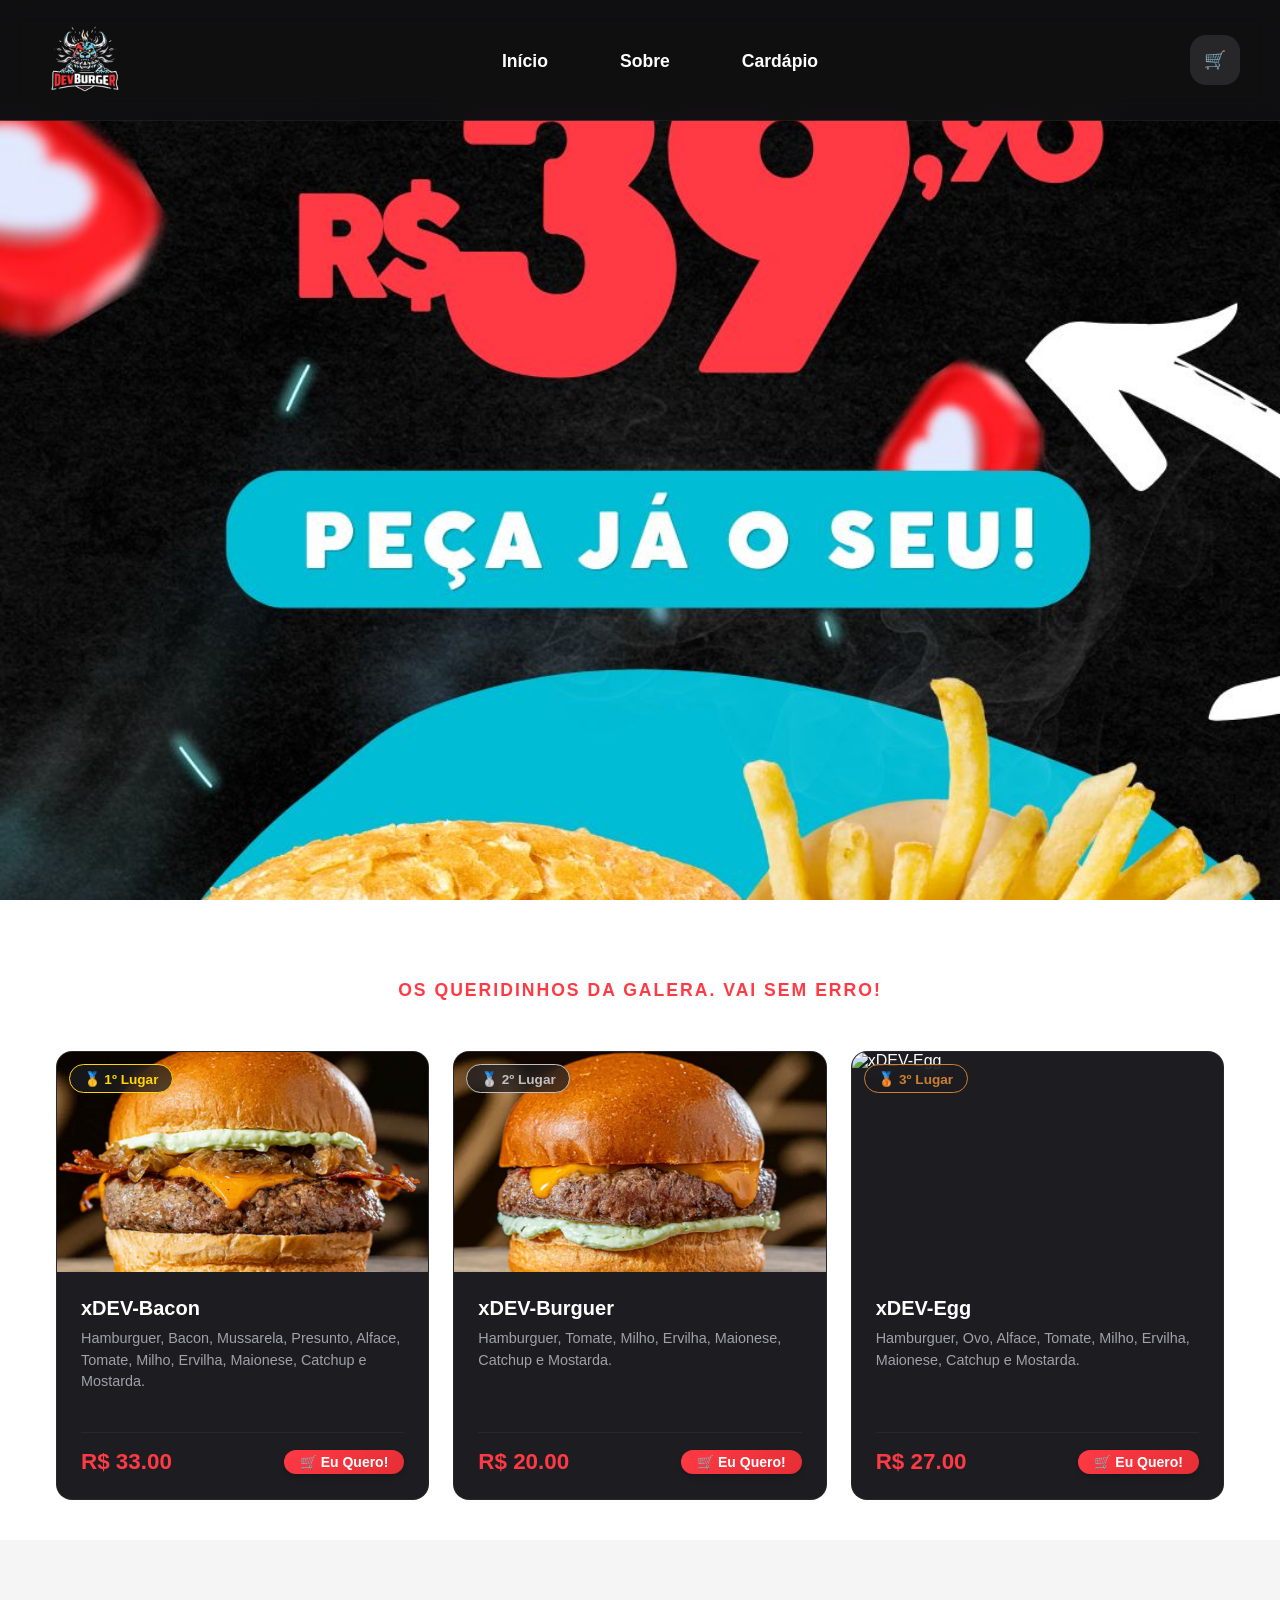
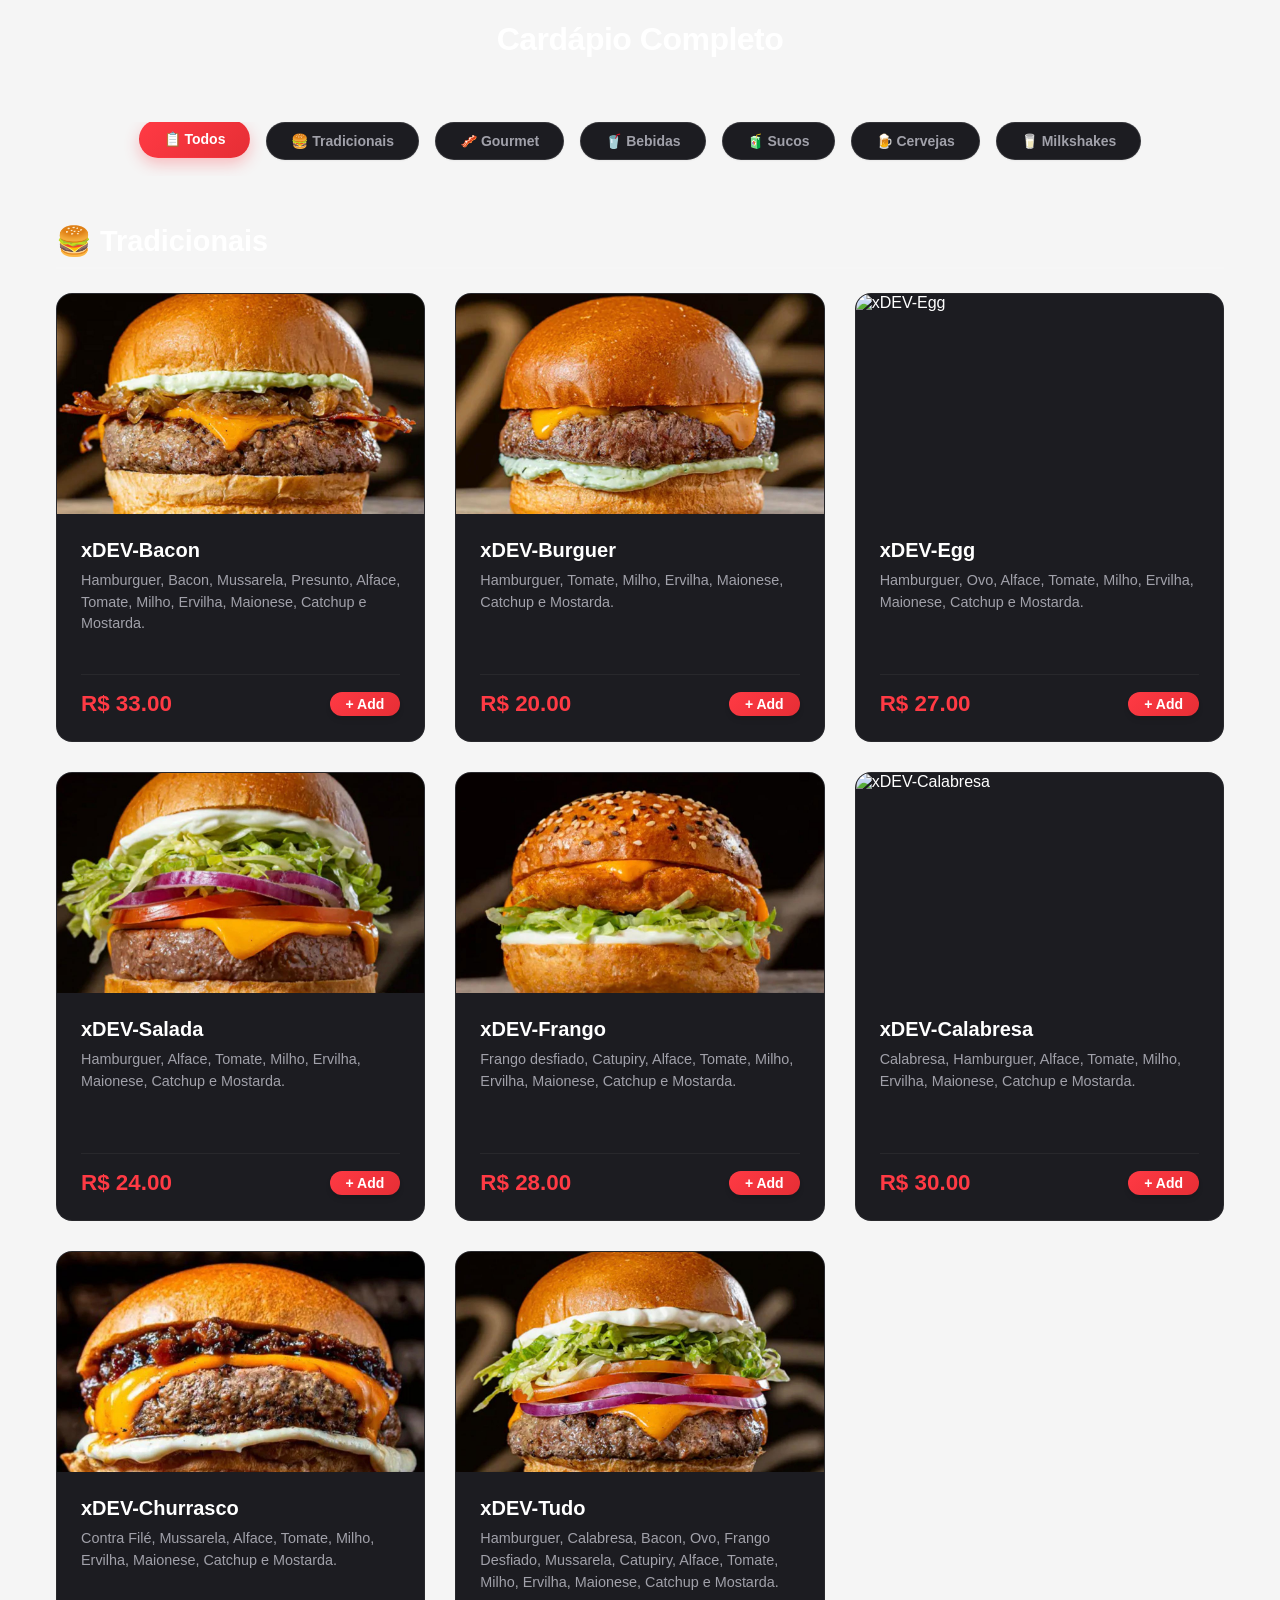
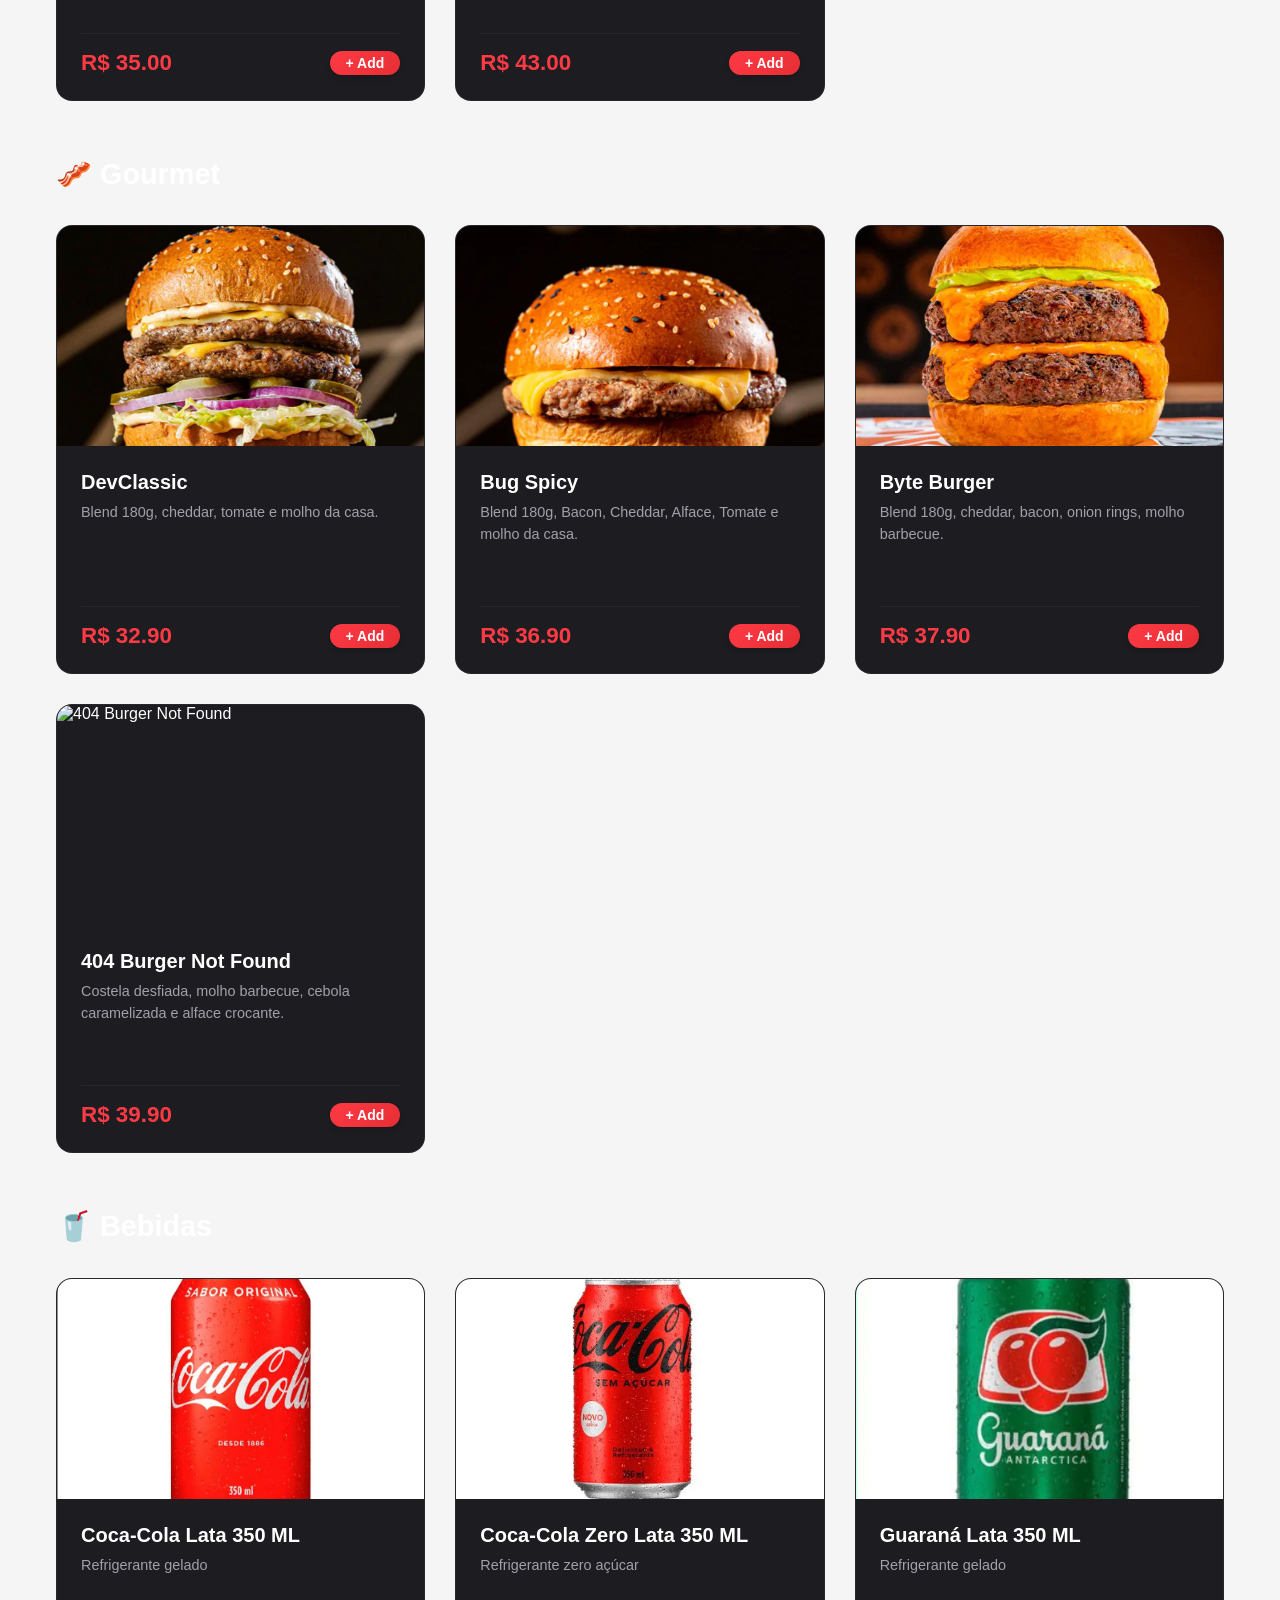
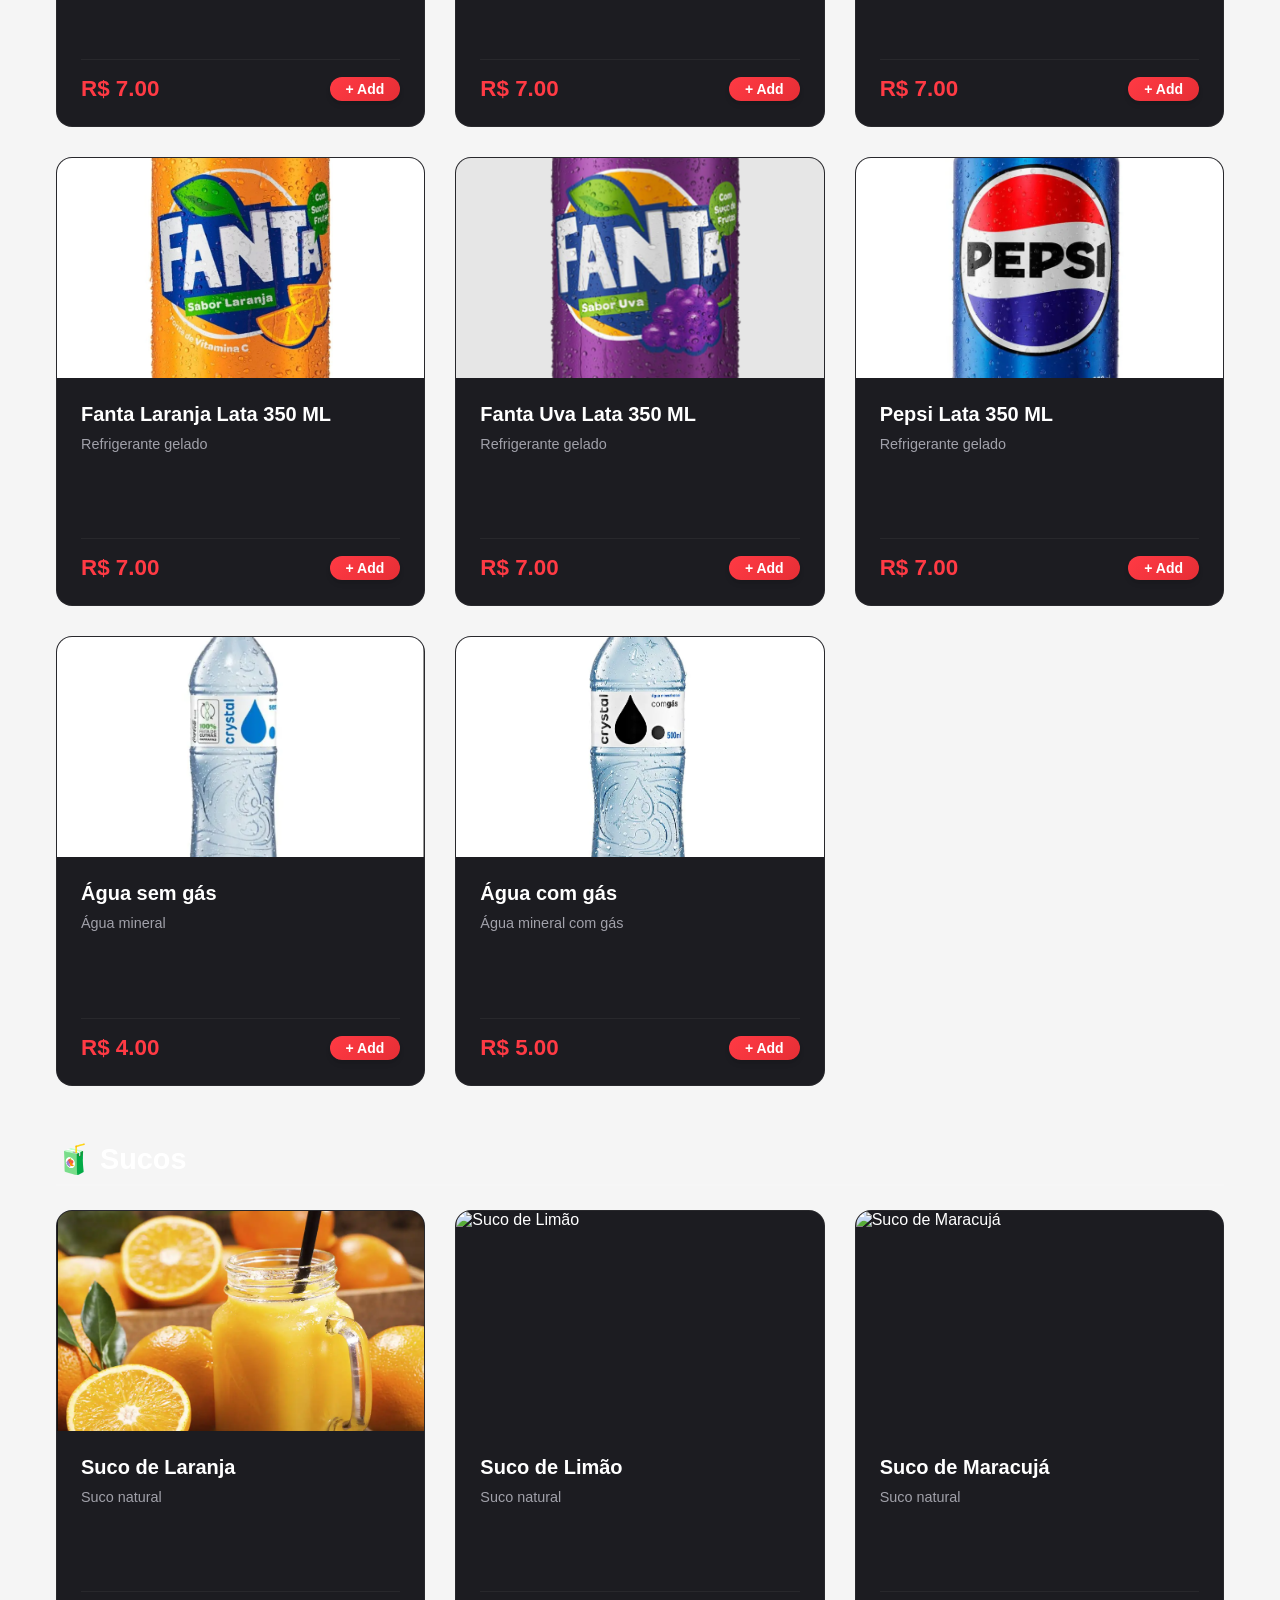
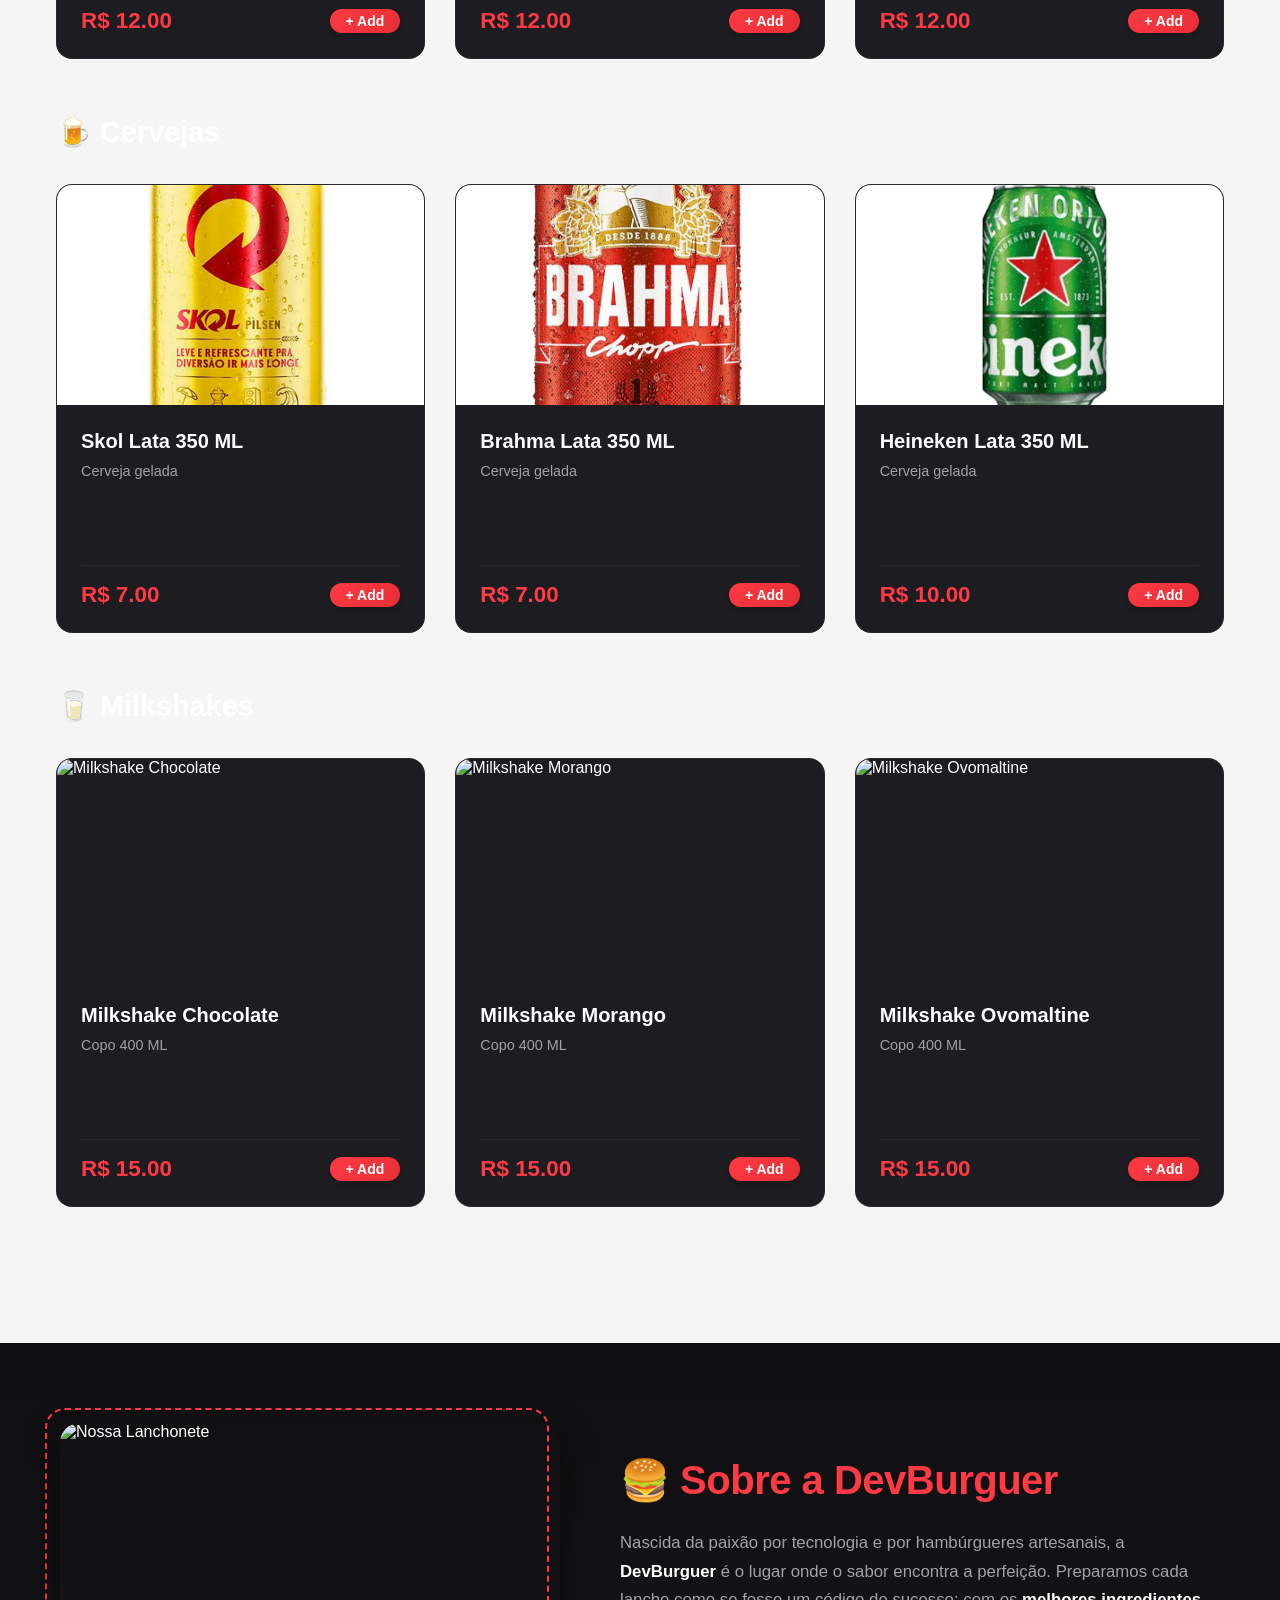
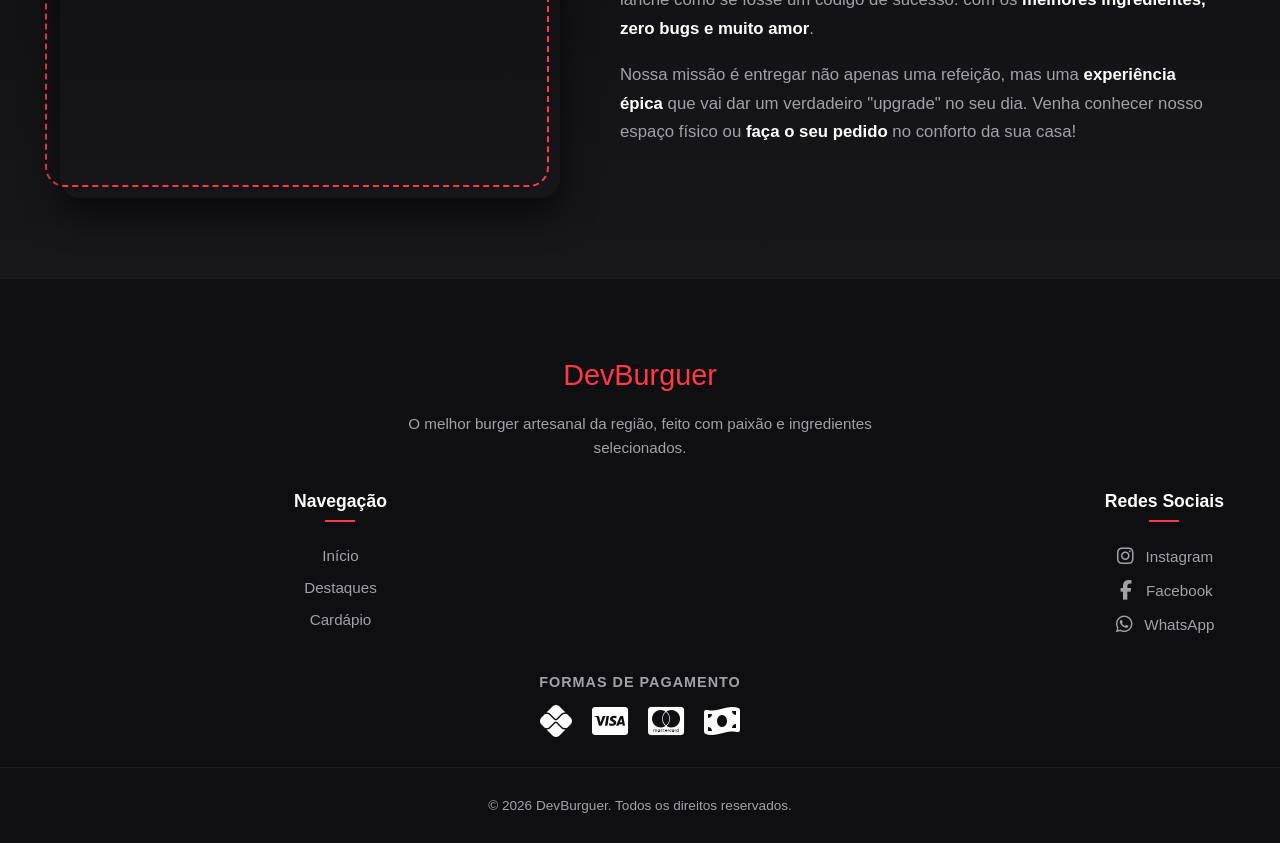
==== commit b73386e7: "Cardapio agora é separado por linha, uma categoria por linha, no desktop é o unico que aparece o fil" ====
--- a/DevBurguerFront/index.html
+++ b/DevBurguerFront/index.html
@@ -39,8 +39,14 @@
     <!-- 1. HERO -->
     <section class="hero" id="home">
         <picture class="hero-picture">
-            <source srcset="img/BannerDev.jpeg" media="(min-width: 768px)">
-            <img src="img/BannerDev2.jpeg" alt="Destaque DevBurguer" class="hero-img">
+            <!-- 1º Passo: O navegador verifica se é um Desktop (Telas de 1024px ou maiores) -->
+            <source srcset="img/BannerDev_Desktop.jpeg" media="(min-width: 1050px)">
+            
+            <!-- 2º Passo: Se não for Desktop, verifica se é um Tablet (Telas de 768px até 1023px) -->
+            <source srcset="img/BannerDev_Tablet.jpeg" media="(min-width: 768px)">
+            
+            <!-- 3º Passo: Se a tela for menor que 768px, exibe a imagem Mobile nativa -->
+            <img src="img/BannerDev_Mobile.jpeg" alt="Destaque DevBurguer" class="hero-img">
         </picture>
     </section>
 
@@ -83,28 +89,42 @@
         </div>
     </section>
 
-    <!-- FOOTER -->
+<!-- FOOTER -->
     <footer class="footer">
-        <div class="footer-brand">
-            <span class="logo-text">DevBurguer</span>
-            <p>O melhor burger artesanal da região, feito com paixão e ingredientes selecionados.</p>
-        </div>
-        <div class="footer-links">
-            <h4>Navegação</h4>
-            <div class="social-links">
-                <a href="#home"      class="social-link">Início</a>
-                <a href="#destaques" class="social-link">Destaques</a>
-                <a href="#cardapio"  class="social-link">Cardápio</a>
-            </div>
-        </div>
-        <div class="footer-social">
-            <h4>Redes Sociais</h4>
-            <div class="social-links">
-                <a href="#" class="social-link"><i class="fa-brands fa-instagram"></i> Instagram</a>
-                <a href="#" class="social-link"><i class="fa-brands fa-facebook-f"></i> Facebook</a>
-                <a href="#" class="social-link"><i class="fa-brands fa-whatsapp"></i> WhatsApp</a>
-            </div>
-        </div>
+        <div class="container footer-container">
+            <div class="footer-brand">
+                <span class="logo-text">DevBurguer</span>
+                <p>O melhor burger artesanal da região, feito com paixão e ingredientes selecionados.</p>
+            </div>
+            <div class="footer-links">
+                <h4>Navegação</h4>
+                <div class="social-links">
+                    <a href="#home" class="social-link">Início</a>
+                    <a href="#destaques" class="social-link">Destaques</a>
+                    <a href="#cardapio" class="social-link">Cardápio</a>
+                </div>
+            </div>
+            <div class="footer-social">
+                <h4>Redes Sociais</h4>
+                <div class="social-links">
+                    <a href="#" class="social-link"><i class="fa-brands fa-instagram"></i> Instagram</a>
+                    <a href="#" class="social-link"><i class="fa-brands fa-facebook-f"></i> Facebook</a>
+                    <a href="#" class="social-link"><i class="fa-brands fa-whatsapp"></i> WhatsApp</a>
+                </div>
+            </div>
+        </div>
+
+        <!-- EMBLEMAS DE PAGAMENTO -->
+        <div class="footer-payments">
+            <p>Formas de Pagamento</p>
+            <div class="payment-icons">
+                <i class="fa-brands fa-pix" title="Pix"></i>
+                <i class="fa-brands fa-cc-visa" title="Visa"></i>
+                <i class="fa-brands fa-cc-mastercard" title="Mastercard"></i>
+                <i class="fa-solid fa-money-bill-wave" title="Dinheiro"></i>
+            </div>
+        </div>
+
         <div class="footer-bottom">
             <p>&copy; 2026 DevBurguer. Todos os direitos reservados.</p>
         </div>
--- a/DevBurguerFront/css/components.css
+++ b/DevBurguerFront/css/components.css
@@ -59,19 +59,20 @@
     width: 100%;
 }
 
-/* CARDS */
-.card {
-    background-color: var(--color-surface);
-    border-radius: 16px;
-    overflow: hidden;
+/* CARDS PADRONIZADOS */
+.card, .card-top-item {
     display: flex;
     flex-direction: column;
     height: 100%;
-    transition: transform var(--transition-speed) ease, box-shadow var(--transition-speed) ease;
+    min-height: 100%;
+    background-color: var(--color-surface, #1c1c21);
     border: 1px solid rgba(255, 255, 255, 0.05);
-}
-
-.card:hover {
+    border-radius: var(--radius-lg);
+    overflow: hidden;
+    transition: transform 0.3s ease, box-shadow 0.3s ease;
+}
+
+.card:hover, .card-top-item:hover {
     transform: translateY(-8px);
     box-shadow: 0 12px 30px rgba(255, 107, 0, 0.2);
 }
@@ -84,7 +85,6 @@
     position: relative;
 }
 
-/* Imagem do card — definida uma única vez */
 .card-img-top {
     width: 100%;
     height: 100%;
@@ -92,46 +92,45 @@
     transition: transform var(--transition-slow);
 }
 
-/* Efeito de zoom na foto ao passar o mouse no card */
-.card:hover .card-img-top {
+.card:hover .card-img-top, .card-top-item:hover .card-img-top {
     transform: scale(1.1);
 }
 
-/* Área de Texto */
+/* Área de Texto Flexível */
 .card-content {
-    padding: 24px;
     display: flex;
     flex-direction: column;
-    flex-grow: 1;
+    flex-grow: 1; 
+    padding: 1.5rem;
 }
 
 .card-text-area {
-    margin-bottom: var(--spacing-md);
+    flex-grow: 1; 
+    margin-bottom: 1.2rem;
 }
 
 .card-title {
-    font-size: 1.3rem;
+    font-size: 1.25rem;
+    font-weight: 700;
+    margin-bottom: 0.5rem;
     color: var(--color-text);
-    margin-bottom: 12px;
-    font-weight: 700;
-    line-height: 1.2;
 }
 
 .card-description {
-    font-size: 0.95rem;
     color: var(--color-text-muted);
-    line-height: 1.6;
-    margin-bottom: 24px;
-    flex-grow: 1;
-}
-
-/* Rodapé do Card */
+    font-size: 0.9rem;
+    line-height: 1.5;
+    min-height: 85px; 
+}
+
+/* Rodapé Alinhado */
 .card-footer {
     display: flex;
     justify-content: space-between;
     align-items: center;
-    border-top: 1px solid rgba(255, 255, 255, 0.08);
-    padding-top: 18px;
+    margin-top: auto; 
+    padding-top: 1rem;
+    border-top: 1px solid rgba(255, 255, 255, 0.05); 
 }
 
 .preco {
@@ -140,7 +139,6 @@
     color: var(--color-primary);
 }
 
-/* Botão pequeno do card */
 .btn-sm {
     padding: var(--spacing-xs) var(--spacing-md);
     font-size: var(--font-size-sm);
@@ -364,11 +362,6 @@
 @keyframes slideDown {
     from { opacity: 0; transform: translateY(-20px); }
     to { opacity: 1; transform: translateY(0); }
-}
-
-@keyframes pulse {
-    0%, 100% { opacity: 1; }
-    50% { opacity: 0.5; }
 }
 
 /* TOAST/NOTIFICAÇÕES */
@@ -388,4 +381,4 @@
 .toast.success { border-left: 4px solid var(--color-success); }
 .toast.error   { border-left: 4px solid var(--color-error); }
 .toast.warning { border-left: 4px solid var(--color-warning); }
-.toast.info    { border-left: 4px solid var(--color-info); }
+.toast.info    { border-left: 4px solid var(--color-info); }
--- a/DevBurguerFront/css/layouts.css
+++ b/DevBurguerFront/css/layouts.css
@@ -1,5 +1,5 @@
 /* ============================================
-   LAYOUTS ESPECÍFICOS
+   LAYOUTS ESPECÍFICOS E DESKTOP-FIRST
    ============================================ */
 
 /* ANIMAÇÃO DE SCROLL */
@@ -92,7 +92,6 @@
     display: none;
 }
 
-/* RESPONSIVIDADE DO HEADER — telas ≥ 768px */
 @media (min-width: 768px) {
     .header-container {
         justify-content: space-between;
@@ -118,7 +117,6 @@
         padding-bottom: 5px;
     }
 
-    /* Sublinhado animado no hover */
     .nav-link::after {
         content: '';
         position: absolute;
@@ -223,53 +221,13 @@
     letter-spacing: 2px;
 }
 
-.top-3-grid {
-    align-items: center;
-}
-
-.card-top-item {
-    border: 2px solid transparent;
-    transition: transform 0.3s ease, box-shadow 0.3s ease, border-color 0.3s ease;
-    position: relative;
-    overflow: hidden;
-}
-
-.card-top-item:hover {
-    transform: translateY(-8px);
-    box-shadow: 0 12px 24px rgba(255, 58, 68, 0.15);
-    border-color: var(--color-primary-light);
-}
-
-.card-top-1 {
-    transform: scale(1.05);
-    box-shadow: 0 10px 25px rgba(255, 215, 0, 0.2);
-    border: 2px solid #FFD700;
-    z-index: 2;
-}
-
-.card-top-1:hover {
-    transform: scale(1.05) translateY(-8px);
-    box-shadow: 0 15px 30px rgba(255, 215, 0, 0.4);
-}
-
-/* Badges de Ranking */
-.badge-ranking {
-    position: absolute;
-    top: 15px;
-    left: 15px;
-    padding: 6px 14px;
-    border-radius: 20px;
-    font-weight: 900;
-    font-size: 0.85rem;
-    box-shadow: 0 4px 10px rgba(0, 0, 0, 0.4);
-    z-index: 10;
-    letter-spacing: 0.5px;
-    text-transform: uppercase;
-}
-
-.medalha-ouro   { background: linear-gradient(135deg, #FFDF00 0%, #D4AF37 100%); color: #4A3500; }
-.medalha-prata  { background: linear-gradient(135deg, #F5F5F5 0%, #BDBDBD 100%); color: #333333; }
-.medalha-bronze { background: linear-gradient(135deg, #E3A869 0%, #A0522D 100%); color: #FFFFFF; }
+/* Grid Queridinhos Desktop */
+#topProductsGrid {
+    display: grid !important; 
+    grid-template-columns: repeat(3, 1fr) !important; 
+    gap: 1.5rem;
+    width: 100%;
+}
 
 .btn-comprar-destaque {
     background-color: var(--color-primary);
@@ -282,12 +240,49 @@
     background-color: var(--color-primary-dark);
 }
 
+/* Badges de Ranking (Glassmorphism) */
+.badge-ranking {
+    position: absolute;
+    top: 12px;
+    left: 12px;
+    background: rgba(28, 28, 33, 0.75);
+    color: #fff;
+    padding: 0.35rem 0.85rem;
+    border-radius: 20px;
+    font-size: 0.85rem;
+    font-weight: bold;
+    backdrop-filter: blur(8px); 
+    -webkit-backdrop-filter: blur(8px);
+    z-index: 2;
+}
+
+.medalha-ouro { border: 1px solid #FFD700; color: #FFD700; }
+.medalha-prata { border: 1px solid #C0C0C0; color: #C0C0C0; }
+.medalha-bronze { border: 1px solid #CD7F32; color: #CD7F32; }
+
+
 /* MENU / CARDÁPIO */
 .menu {
     background-color: var(--color-background);
     padding-bottom: var(--spacing-4xl);
 }
 
+/* Força visibilidade da seção Cardápio */
+#cardapio {
+    opacity: 1 !important;
+    transform: translateY(0) !important;
+    visibility: visible !important;
+}
+
+/* Container do Grid de Produtos Neutro para aceitar as prateleiras */
+.products-grid {
+    display: block !important;
+    overflow: visible !important;
+    width: 100%;
+    margin-top: 40px;
+}
+
+/* Estilos de Botão de Categoria Desktop */
 .categories {
     display: flex;
     gap: var(--spacing-md);
@@ -340,11 +335,27 @@
     transform: translateY(-2px);
 }
 
-.products-grid {
+/* Grupos de Categoria (Estilo Netflix) - Base Desktop */
+.category-group {
+    margin-bottom: 3.5rem;
+}
+
+.category-group-title {
+    font-size: 1.8rem;
+    color: var(--color-white);
+    margin-bottom: 1.5rem;
+    padding-bottom: 0.5rem;
+    border-bottom: 2px solid rgba(255, 255, 255, 0.05);
+    display: flex;
+    align-items: center;
+    gap: 10px;
+}
+
+.products-row {
     display: grid;
     grid-template-columns: repeat(auto-fit, minmax(280px, 1fr));
     gap: 30px;
-    margin-top: 40px;
+    width: 100%;
 }
 
 /* CARRINHO — painel lateral */
@@ -388,7 +399,6 @@
     right: 0;
 }
 
-/* Cabeçalho do carrinho — definido uma única vez */
 .cart-header {
     padding: 20px 25px;
     border-bottom: 1px solid rgba(255, 255, 255, 0.05);
@@ -458,7 +468,6 @@
     padding: 4px;
 }
 
-/* Botão de quantidade — definido uma única vez com o estilo correto */
 .qty-btn {
     background: none;
     border: none;
@@ -537,7 +546,7 @@
     color: var(--color-primary);
 }
 
-/* CHECKOUT — campos extraídos dos inline styles do HTML */
+/* CHECKOUT */
 .form-row-inline {
     display: flex;
     gap: 15px;
@@ -586,60 +595,6 @@
     font-size: 1.2rem;
 }
 
-/* DELIVERY INFO */
-.delivery-info {
-    background: var(--color-light);
-    padding: var(--spacing-md);
-    border-radius: var(--radius-md);
-    margin-bottom: var(--spacing-lg);
-    font-size: var(--font-size-sm);
-    color: var(--color-text-muted);
-}
-
-.delivery-info strong {
-    display: block;
-    margin-bottom: var(--spacing-sm);
-    color: var(--color-text);
-}
-
-.delivery-info p {
-    margin: 0;
-    line-height: var(--line-height-normal);
-}
-
-/* PAGAMENTO */
-.payment-options {
-    display: grid;
-    grid-template-columns: repeat(3, 1fr);
-    gap: var(--spacing-md);
-}
-
-.payment-option input {
-    display: none;
-}
-
-.payment-label {
-    display: block;
-    padding: var(--spacing-md);
-    border: 2px solid var(--color-light-dark);
-    border-radius: var(--radius-md);
-    text-align: center;
-    font-weight: var(--font-weight-semibold);
-    cursor: pointer;
-    transition: all var(--transition-base);
-}
-
-.payment-option input:checked + .payment-label {
-    border-color: var(--color-primary);
-    background: rgba(255, 58, 68, 0.1);
-}
-
-.order-summary {
-    background: var(--color-light);
-    padding: var(--spacing-lg);
-    border-radius: var(--radius-md);
-}
-
 .btn-submit {
     margin-top: 15px;
     padding: 16px;
@@ -741,9 +696,50 @@
 
 .footer-container {
     display: grid;
-    grid-template-columns: repeat(auto-fit, minmax(250px, 1fr));
-    gap: 40px;
-    margin-bottom: 50px;
+    grid-template-columns: 2fr 1fr 1fr; 
+    gap: 20px;
+    margin-bottom: 40px;
+    align-items: start;
+}
+
+.footer-links {
+    justify-self: center; 
+}
+
+.footer-social {
+    justify-self: end; 
+}
+
+.footer-payments {
+    text-align: center;
+    padding-bottom: 30px;
+}
+
+.footer-payments p {
+    color: var(--color-text-muted);
+    font-size: 0.9rem;
+    margin-bottom: 15px;
+    text-transform: uppercase;
+    letter-spacing: 1px;
+    font-weight: 600;
+}
+
+.payment-icons {
+    display: flex;
+    justify-content: center;
+    gap: 20px;
+    font-size: 2rem;
+    color: var(--color-white);
+}
+
+.payment-icons i {
+    transition: color var(--transition-speed) ease, transform var(--transition-speed) ease;
+    cursor: pointer;
+}
+
+.payment-icons i:hover {
+    color: var(--color-primary);
+    transform: scale(1.1);
 }
 
 .footer-brand .logo-text {
@@ -816,4 +812,4 @@
     font-size: 1.2rem;
     width: 20px;
     text-align: center;
-}
+}
--- a/DevBurguerFront/css/responsive.css
+++ b/DevBurguerFront/css/responsive.css
@@ -2,7 +2,7 @@
    RESPONSIVE - Media Queries
    ============================================ */
 
-/* TABLETS — 768px */
+/* TABLETS E MOBILE — até 768px */
 @media (max-width: 768px) {
     .container {
         padding: 0 var(--spacing-lg);
@@ -45,32 +45,6 @@
 
     .hero-title::after {
         margin: var(--spacing-sm) auto 0 auto;
-    }
-
-    /* GRIDS — carrossel horizontal no tablet */
-    .products-grid {
-        display: flex;
-        flex-wrap: nowrap;
-        overflow-x: auto;
-        overflow-y: hidden;
-        padding-bottom: var(--spacing-lg);
-        padding-left: var(--spacing-xs);
-        padding-right: var(--spacing-xs);
-        gap: var(--spacing-md);
-        scroll-snap-type: x mandatory;
-        -webkit-overflow-scrolling: touch;
-        scroll-behavior: smooth;
-        align-items: stretch;
-    }
-
-    .products-grid::-webkit-scrollbar {
-        display: none;
-    }
-
-    .products-grid .card {
-        flex: 0 0 75%;
-        max-width: 280px;
-        scroll-snap-align: center;
     }
 
     .cart-panel {
@@ -101,9 +75,93 @@
     .form-fieldset {
         padding: var(--spacing-md);
     }
+
+    /* ===================================================
+       CARDÁPIO NETFLIX STYLE (TABLETS E MOBILE)
+       =================================================== */
+       
+    /* Esconde os botões de filtro no mobile/tablet */
+    .categories {
+        display: none !important;
+    }
+
+    /* Ajusta tamanho do título da prateleira */
+    .category-group-title {
+        font-size: 1.4rem;
+        margin-bottom: 1rem;
+    }
+
+    /* Transforma os Grids (Queridinhos e Cardápio) em Carrossel Horizontal */
+    #topProductsGrid, 
+    .products-row {
+        display: flex !important; 
+        flex-wrap: nowrap !important;
+        overflow-x: auto !important;
+        scroll-snap-type: x mandatory;
+        align-items: stretch !important; /* Garante a mesma altura para os cards */
+        
+        /* Espaçamentos e margens */
+        gap: 1rem;
+        padding-bottom: 1.5rem; 
+        padding-left: 1rem;
+        padding-right: 1rem;
+        margin-left: -1rem; 
+        margin-right: -1rem;
+        
+        /* Comportamento de rolagem suave para touch */
+        -webkit-overflow-scrolling: touch;
+        scrollbar-width: none;  /* Esconde scroll no Firefox */
+        -ms-overflow-style: none; /* Esconde scroll no IE/Edge */
+    }
+
+    /* Esconde a barra de rolagem no Chrome/Safari */
+    #topProductsGrid::-webkit-scrollbar,
+    .products-row::-webkit-scrollbar {
+        display: none; 
+    }
+
+    /* Configuração da largura dos cards dentro do carrossel */
+    #topProductsGrid .card-top-item, 
+    .products-row .card {
+        flex: 0 0 85% !important; 
+        max-width: 85% !important;
+        scroll-snap-align: center; 
+    }
+
+    /* FOOTER TABLET */
+    .footer-container {
+        grid-template-columns: 1fr 1fr;
+        gap: 40px;
+    }
+    
+    .footer-brand {
+        grid-column: span 2; 
+        text-align: left; /* Garante que não fique centralizado esquisito */
+    }
+    
+    .footer-brand p {
+        max-width: 100%;
+        margin: 0; 
+    }
+    
+    /* Alinha o resto à esquerda para ficar organizado */
+    .footer-links, .footer-social {
+        justify-self: start; 
+        text-align: left;
+    }
+
+    .footer-social h4::after,
+    .footer-links h4::after {
+        left: 0;
+        transform: none;
+    }
+
+    .social-links {
+        align-items: flex-start; 
+    }
 }
 
-/* MOBILE — 576px */
+/* SMARTPHONES PEQUENOS — até 576px */
 @media (max-width: 576px) {
     :root {
         --font-size-base: 15px;
@@ -219,31 +277,10 @@
         padding: var(--spacing-md);
     }
 
-    /* GRIDS mobile — volta para 1 coluna */
-    .promotions-grid,
-    .top-products-grid {
-        grid-template-columns: 1fr;
-    }
-
-    .products-grid {
-        display: grid;
-        grid-template-columns: 1fr;
-        gap: var(--spacing-lg);
-    }
-
     /* BOTÕES mobile */
     .btn {
         width: 100%;
         padding: var(--spacing-lg) var(--spacing-md);
-        font-size: var(--font-size-sm);
-    }
-
-    .categories {
-        margin-bottom: var(--spacing-lg);
-    }
-
-    .category-btn {
-        padding: var(--spacing-md);
         font-size: var(--font-size-sm);
     }
 
@@ -336,13 +373,6 @@
 
     .payment-label {
         padding: var(--spacing-md);
-    }
-
-    .form-row,
-    .form-row-inline {
-        grid-template-columns: 1fr;
-        flex-direction: column;
-        gap: var(--spacing-md);
     }
 
     /* TOAST mobile */
@@ -361,20 +391,39 @@
     .summary-total {
         font-size: var(--font-size-base);
     }
+
+   /* FOOTER MOBILE */
+    .footer-container {
+        grid-template-columns: 1fr; 
+        text-align: center;
+        gap: 40px;
+    }
+    
+    .footer-brand {
+        grid-column: span 1; 
+    }
+
+    .footer-links, .footer-social {
+        justify-self: center; 
+        text-align: center;
+    }
+
+    /* Centraliza a linha decorativa no mobile */
+    .footer-social h4::after,
+    .footer-links h4::after {
+        left: 50%;
+        transform: translateX(-50%);
+    }
+
+    .social-links {
+        align-items: center; 
+    }
 }
 
 /* XSMALL — 360px */
 @media (max-width: 360px) {
     h1 { font-size: var(--font-size-2xl); }
     h2 { font-size: var(--font-size-xl); }
-
-    .products-grid {
-        grid-template-columns: 1fr;
-    }
-
-    .categories {
-        flex-wrap: nowrap;
-    }
 
     .payment-options {
         grid-template-columns: 1fr;
@@ -428,3 +477,35 @@
         scroll-behavior: auto !important;
     }
 }
+
+/* FOOTER TABLET */
+    .footer-container {
+        grid-template-columns: 1fr 1fr; /* Transforma em 2 colunas */
+        gap: 30px;
+    }
+    
+    .footer-brand {
+        grid-column: span 2; /* A marca ocupa a primeira linha inteira sozinha */
+        text-align: center;
+    }
+    
+    .footer-brand p {
+        max-width: 500px;
+        margin: 0 auto; /* Centraliza o texto da descrição */
+    }
+    
+    /* Centraliza a linha decorativa abaixo dos títulos no Tablet */
+    .footer-social h4::after,
+    .footer-links h4::after {
+        left: 50%;
+        transform: translateX(-50%);
+    }
+
+    /* Centraliza as listas de links */
+    .footer-links, .footer-social {
+        text-align: center;
+    }
+
+    .social-links {
+        align-items: center; 
+    }
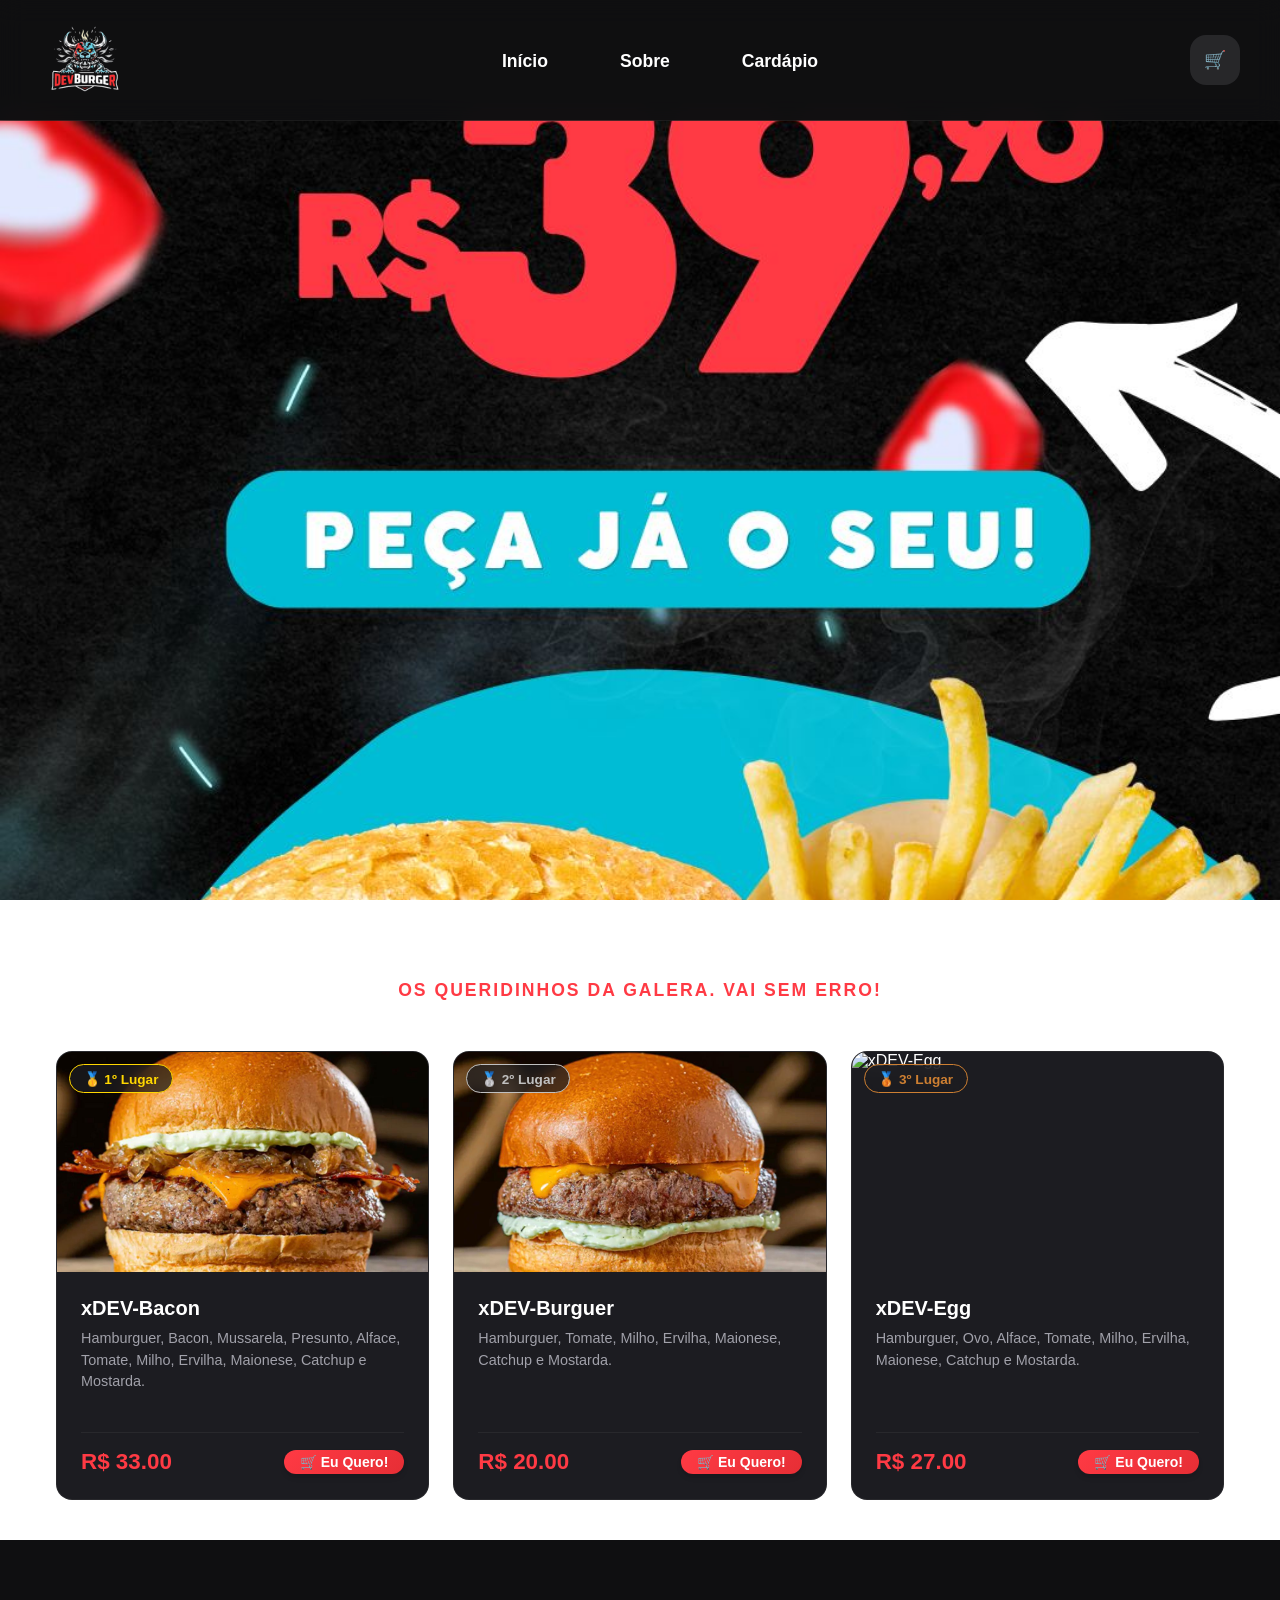
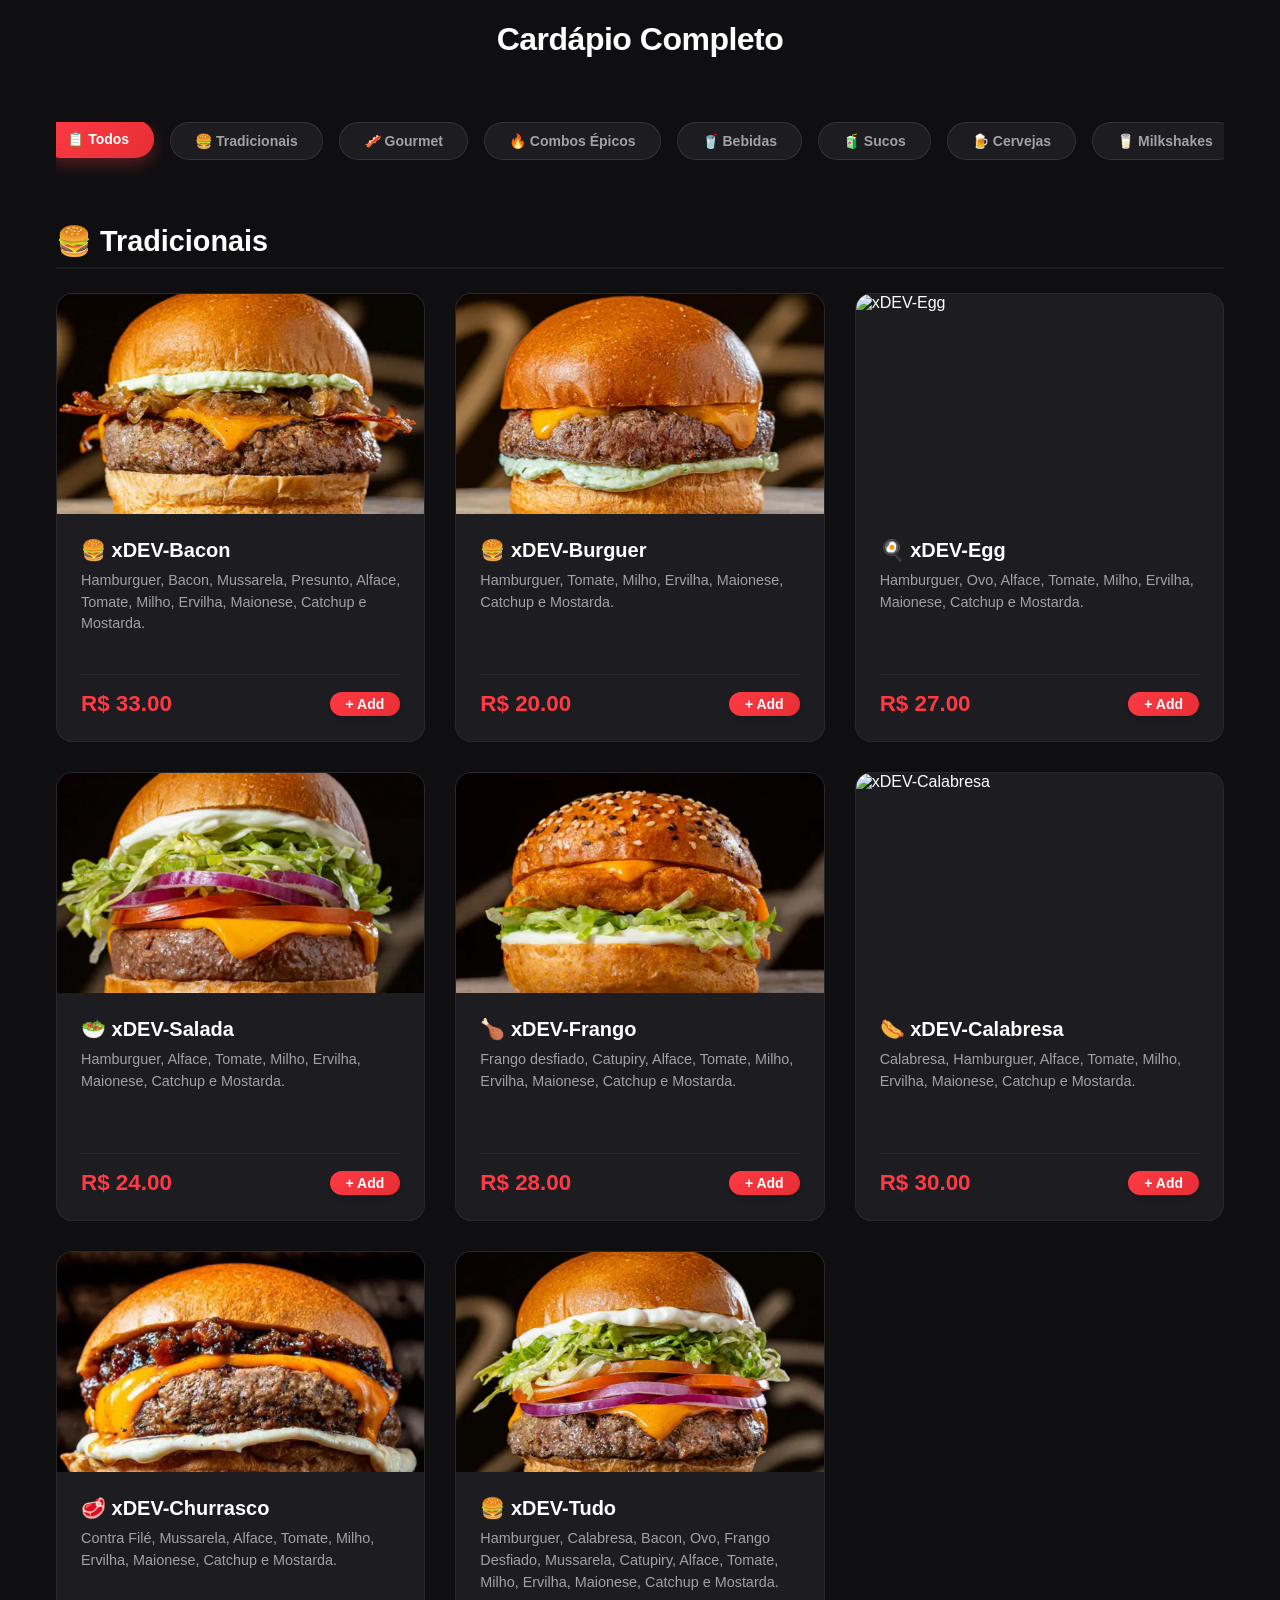
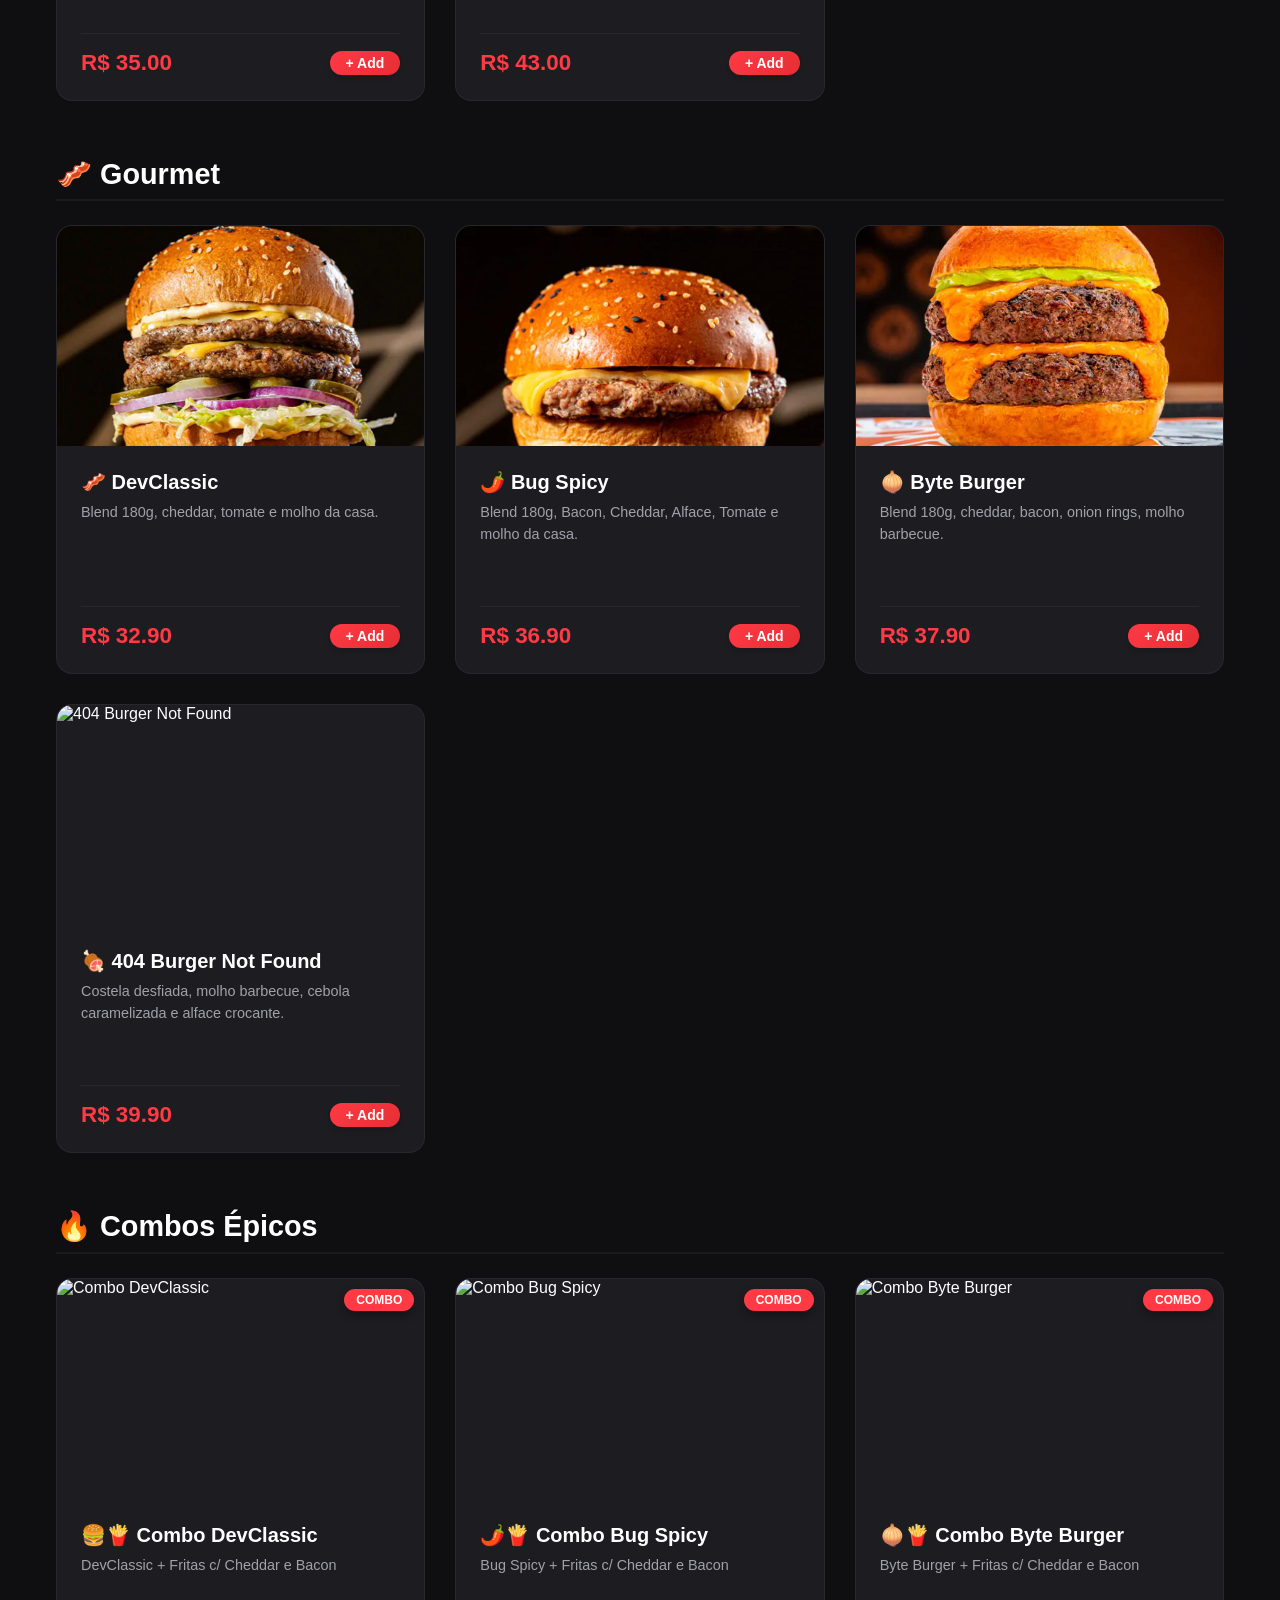
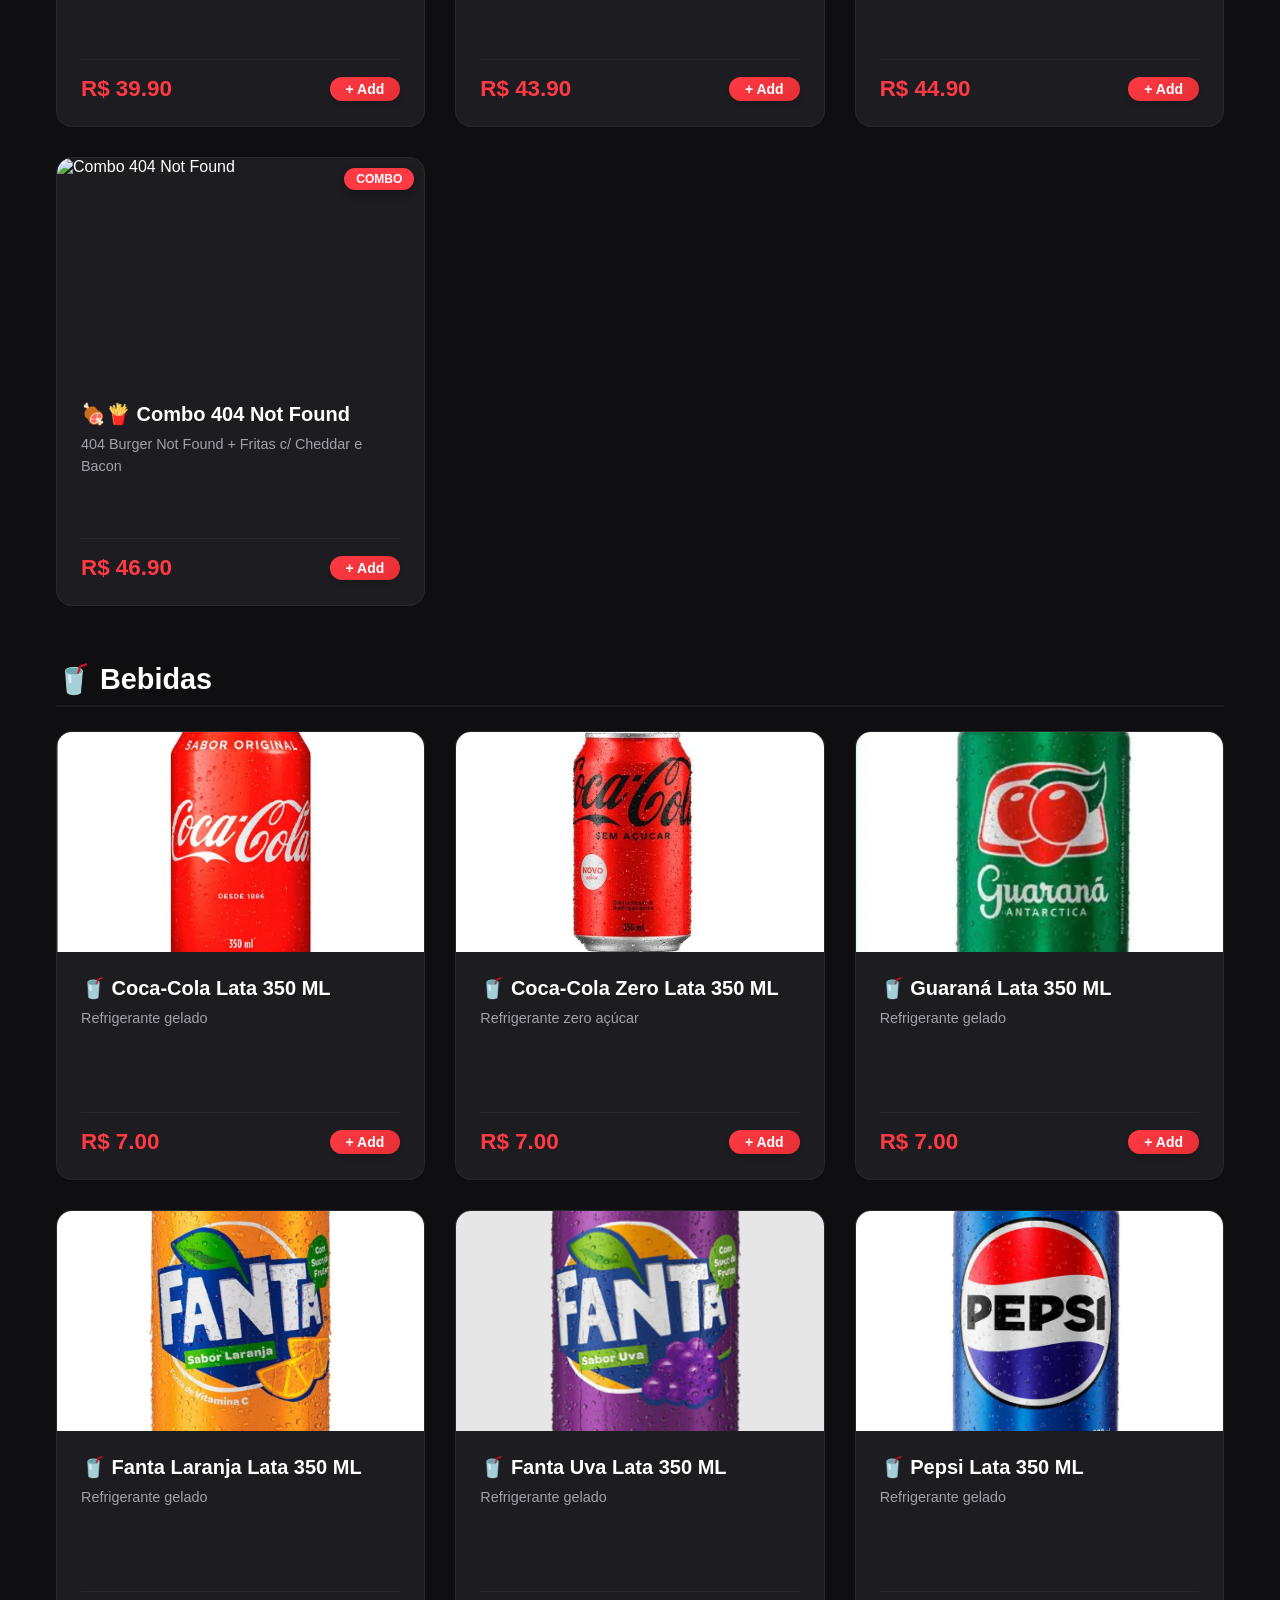
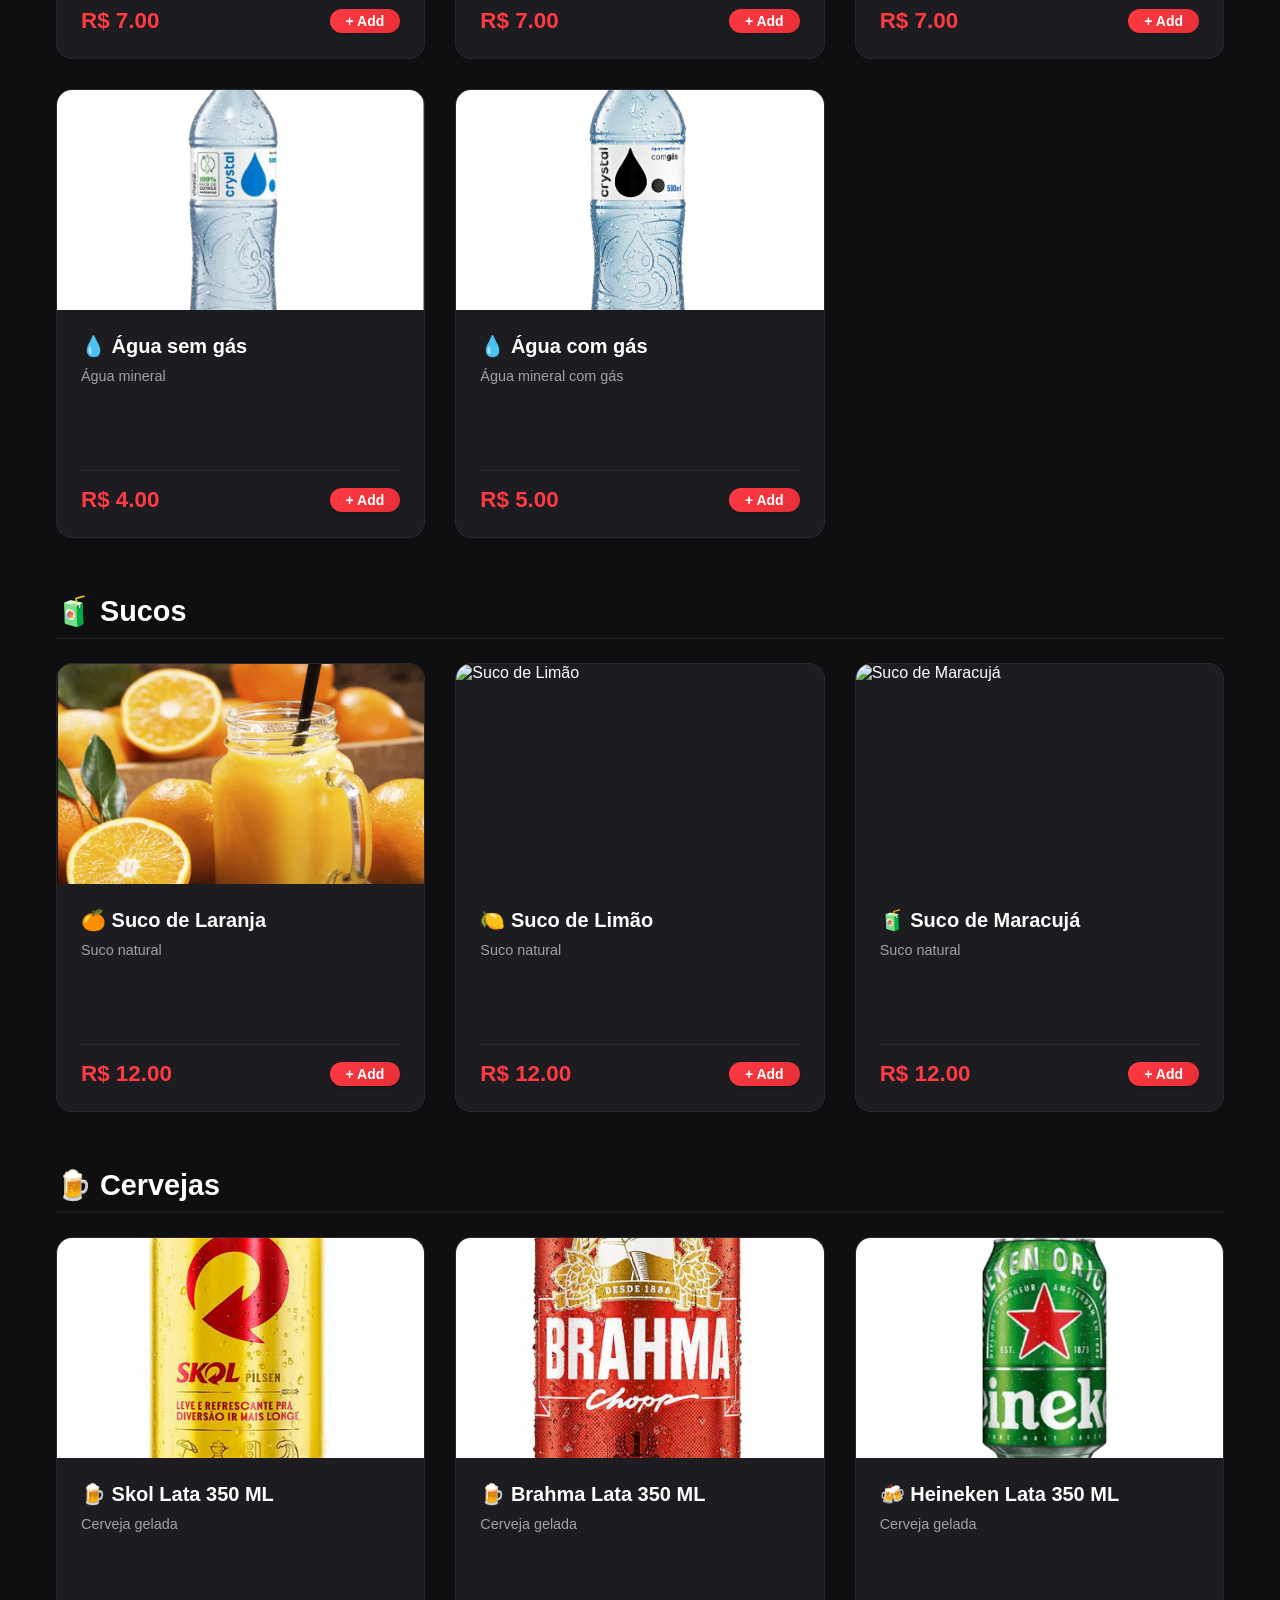
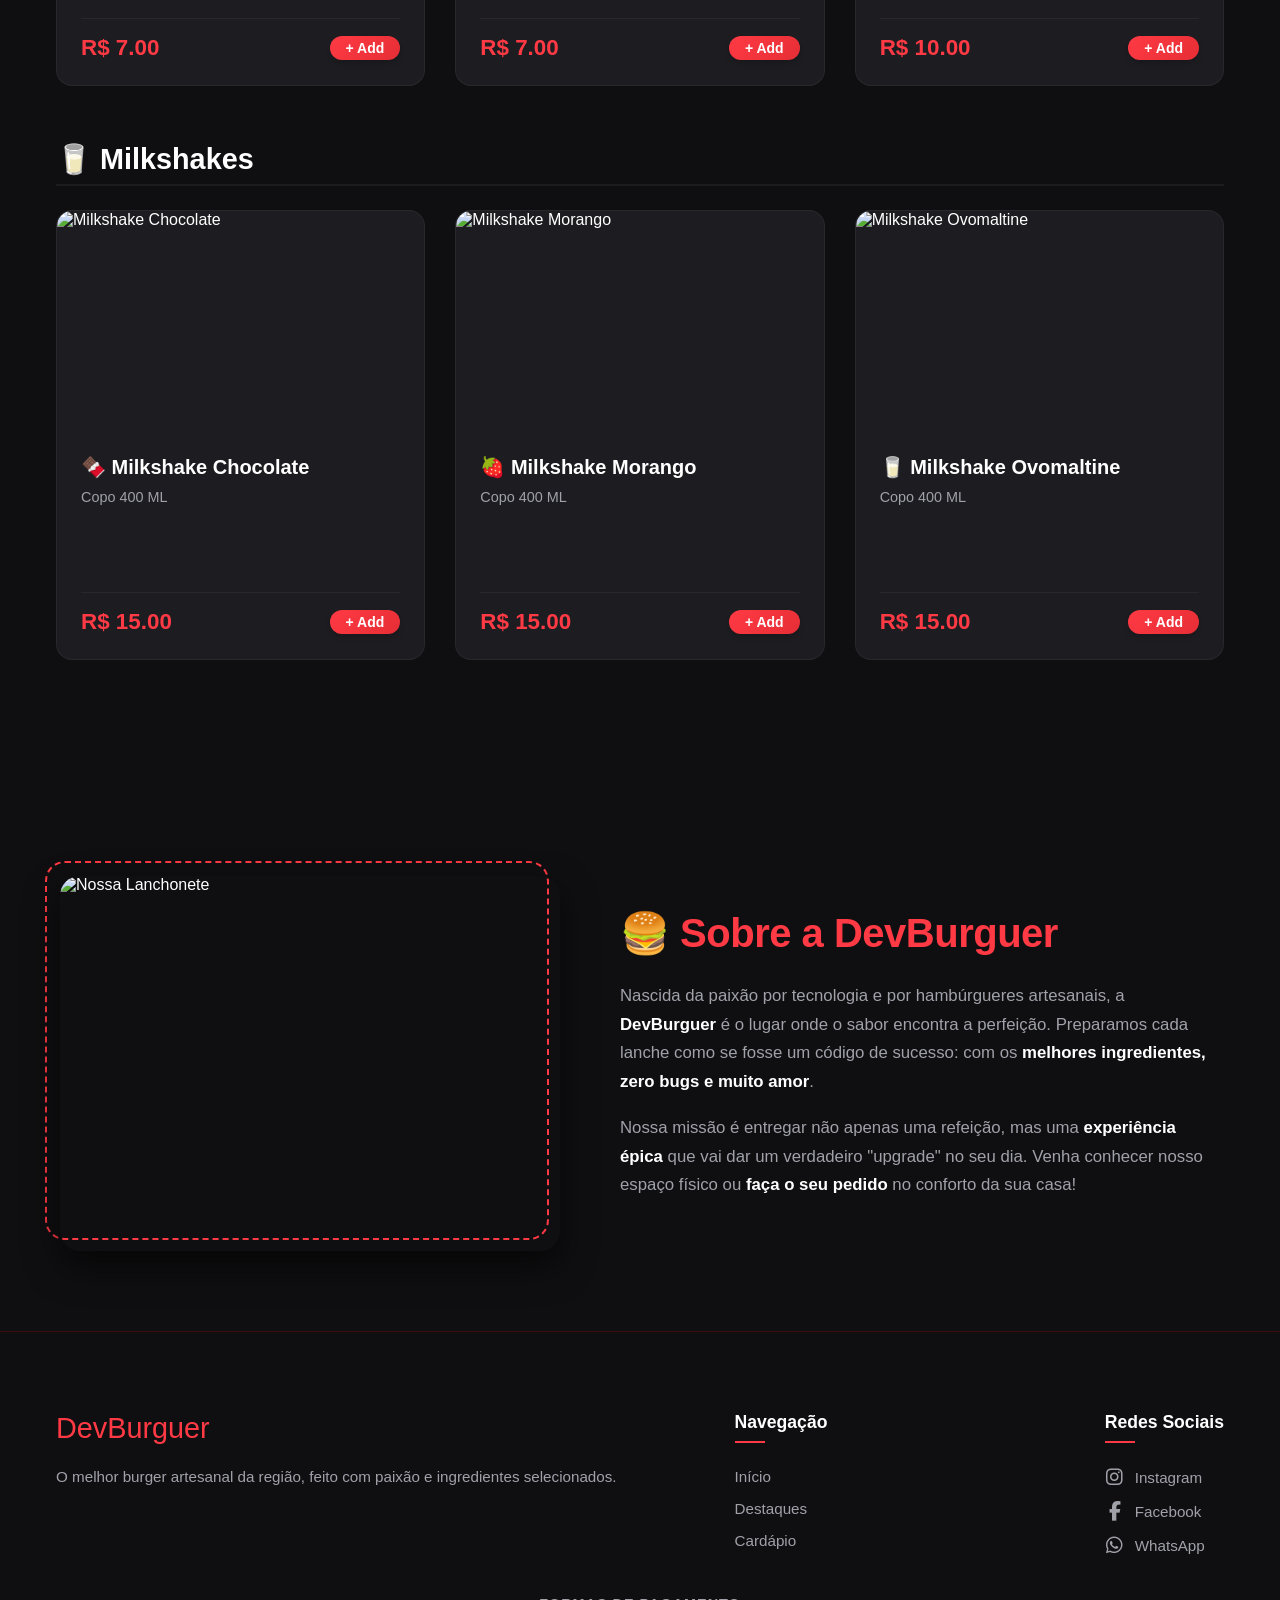
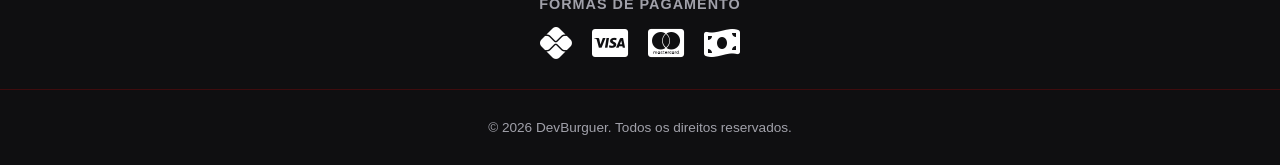
==== commit 20a65558: "Atualização: Combos adicionados ( sem imagem ), banner clica e adiciona o combo no carrinho, retirad" ====
--- a/DevBurguerFront/index.html
+++ b/DevBurguerFront/index.html
@@ -38,18 +38,14 @@
 
     <!-- 1. HERO -->
     <section class="hero" id="home">
-        <picture class="hero-picture">
-            <!-- 1º Passo: O navegador verifica se é um Desktop (Telas de 1024px ou maiores) -->
-            <source srcset="img/BannerDev_Desktop.jpeg" media="(min-width: 1050px)">
-            
-            <!-- 2º Passo: Se não for Desktop, verifica se é um Tablet (Telas de 768px até 1023px) -->
-            <source srcset="img/BannerDev_Tablet.jpeg" media="(min-width: 768px)">
-            
-            <!-- 3º Passo: Se a tela for menor que 768px, exibe a imagem Mobile nativa -->
-            <img src="img/BannerDev_Mobile.jpeg" alt="Destaque DevBurguer" class="hero-img">
-        </picture>
-    </section>
-
+        <a href="javascript:void(0)" data-action="add" data-id="30" class="hero-cta-link" aria-label="Adicionar Combo DevClassic ao carrinho">
+            <picture class="hero-picture">
+                <source srcset="img/BannerDev_Desktop.jpeg" media="(min-width: 1050px)">
+                <source srcset="img/BannerDev_Tablet.jpeg" media="(min-width: 768px)">
+                <img src="img/BannerDev_Mobile.jpeg" alt="Destaque DevBurguer" class="hero-img">
+            </picture>
+        </a>
+    </section>
     <!-- 2. TOP 3 MAIS PEDIDOS -->
     <section class="top-products fade-in-section" id="destaques">
         <div class="container">
@@ -154,7 +150,7 @@
                     <span id="total">R$ 0,00</span>
                 </div>
             </div>
-            <button class="btn btn-primary btn-block" id="checkoutBtn">
+            <button class="btn btn-carrinho btn-block" id="checkoutBtn">
                 Finalizar Pedido
             </button>
         </div>
@@ -178,11 +174,13 @@
                         <legend class="form-legend">👤 Dados do Cliente</legend>
                         <div class="form-group">
                             <label for="clientName" class="form-label">Nome Completo *</label>
-                            <input type="text" id="clientName" class="form-input" placeholder="Seu nome" required>
+                            <input type="text" id="clientName" class="form-input" placeholder="Seu nome" minlength="3" maxlength="50" required>
                         </div>
                         <div class="form-group">
                             <label for="clientPhone" class="form-label">Telefone *</label>
                             <input type="tel" id="clientPhone" class="form-input" placeholder="(11) 99999-9999" required>
+                            
+                            <small id="phoneFeedback" style="display: none; margin-top: 4px; font-weight: bold;"></small>
                         </div>
                     </fieldset>
 
@@ -234,32 +232,31 @@
 
                     <!-- PAGAMENTO -->
                     <fieldset class="form-fieldset">
-                        <legend class="form-legend">💳 Forma de Pagamento</legend>
-                        <div class="payment-options">
-                            <div class="payment-option">
-                                <input type="radio" id="pixPayment"  name="payment" value="pix"     checked required>
-                                <label for="pixPayment"  class="payment-label">Pix 📱</label>
-                            </div>
-                            <div class="payment-option">
-                                <input type="radio" id="cardPayment" name="payment" value="card">
-                                <label for="cardPayment" class="payment-label">Cartão 💳</label>
-                            </div>
-                            <div class="payment-option">
-                                <input type="radio" id="cashPayment" name="payment" value="dinheiro">
-                                <label for="cashPayment" class="payment-label">Dinheiro 💵</label>
-                            </div>
-                        </div>
-                    </fieldset>
-
-                    <!-- TROCO -->
-                    <fieldset class="form-fieldset" id="changeFieldset" style="display: none;">
-                        <legend class="form-legend">💰 Precisa de Troco?</legend>
+                        <legend class="form-legend">💳 Pagamento</legend>
+                        
                         <div class="form-group">
-                            <label for="changeAmount" class="form-label">Vai pagar com quanto?</label>
-                            <input type="number" id="changeAmount" class="form-input" placeholder="Ex: 100.00" step="0.01" min="0">
-                        </div>
-                        <div class="change-result" id="changeResult">
-                            Seu troco será de: <span class="change-value" id="calculatedChange">R$ 0,00</span>
+                            <label for="paymentMethod" class="form-label">Forma de Pagamento *</label>
+                            <select id="paymentMethod" class="form-input" onchange="verificarPagamento()" required>
+                                <option value="">Selecione...</option>
+                                <option value="dinheiro">Dinheiro</option>
+                                <option value="cartao">Cartão</option>
+                                <option value="pix">PIX</option>
+                            </select>
+                        </div>
+
+                        <div class="form-group" id="cardTypeContainer" style="display: none;">
+                            <label for="cardType" class="form-label">Tipo de Cartão *</label>
+                            <select id="cardType" class="form-input">
+                                <option value="debito">Débito</option>
+                                <option value="credito">Crédito</option>
+                            </select>
+                        </div>
+
+                        <div class="form-group" id="changeContainer" style="display: none;">
+                            <label for="changeAmount" class="form-label">Troco para quanto?</label>
+                            <input type="number" id="changeAmount" class="form-input" placeholder="Ex: 50" min="0" step="0.01">
+                            
+                            <small id="changeFeedback" style="display: none; margin-top: 4px; font-weight: bold;"></small>
                         </div>
                     </fieldset>
 
--- a/DevBurguerFront/css/globals.css
+++ b/DevBurguerFront/css/globals.css
@@ -59,14 +59,6 @@
 /* SEÇÕES */
 section {
     padding: var(--spacing-4xl) 0;
-}
-
-section:nth-child(even) {
-    background-color: var(--color-white);
-}
-
-section:nth-child(odd) {
-    background-color: var(--color-light);
 }
 
 /* SECTION TITLE */
--- a/DevBurguerFront/css/components.css
+++ b/DevBurguerFront/css/components.css
@@ -24,6 +24,19 @@
     background: linear-gradient(135deg, var(--color-primary) 0%, var(--color-primary-dark) 100%);
     color: var(--color-white);
     box-shadow: var(--shadow-md);
+    
+}
+
+.btn-carrinho {
+    background: linear-gradient(135deg, var(--color-primary) 0%, var(--color-primary-dark) 100%);
+    color: var(--color-white);
+    box-shadow: var(--shadow-md);
+    padding: var(--spacing-md) var(--spacing-xl); 
+    font-size: 1.1rem;                            
+    font-weight: 600;                            
+    display: inline-flex;                         
+    align-items: center;
+    justify-content: center;
 }
 
 .btn-primary:hover:not(:disabled) {
@@ -366,16 +379,281 @@
 
 /* TOAST/NOTIFICAÇÕES */
 .toast {
-    position: fixed;
-    bottom: var(--spacing-2xl);
-    right: var(--spacing-2xl);
-    background: var(--color-white);
-    padding: var(--spacing-lg) var(--spacing-2xl);
-    border-radius: var(--radius-lg);
-    box-shadow: var(--shadow-lg);
-    z-index: var(--z-tooltip);
-    animation: slideUp var(--transition-slow);
-    max-width: 400px;
+  position: fixed;
+  bottom: var(--spacing-2xl);
+  right: var(--spacing-2xl);
+  background: black; 
+  color: white;      
+  border-left: 4px solid var(--color-primary); 
+  padding: var(--spacing-lg) var(--spacing-2xl);
+  border-radius: var(--radius-lg);
+  box-shadow: var(--shadow-lg);
+  z-index: var(--z-tooltip);
+  animation: slideUp var(--transition-slow);
+  max-width: 400px;
+}
+
+/* =========================================
+   CUSTOMIZAÇÃO NO CARRINHO (Adicionais)
+========================================= */
+
+/* Container geral de cada lanche no carrinho */
+.cart-item {
+    background: rgba(255, 255, 255, 0.05); /* Fundo sutil para destacar o card */
+    border: 1px solid rgba(255, 255, 255, 0.08); /* Borda bem leve */
+    border-radius: 12px;
+    padding: 16px;
+    margin-bottom: 15px;
+    display: flex;
+    flex-direction: column;
+    gap: 12px; 
+}
+
+/* Linha principal: Nome, Preço, Qtd e Lixeira */
+/* Linha principal: Usaremos CSS Grid para ter controle absoluto do mapa! */
+.cart-item-main {
+    display: grid;
+    grid-template-columns: 1fr auto; 
+    grid-template-areas:
+        "info info"   
+        "qty remove"; 
+    gap: 10px;
+    align-items: center;
+}
+
+/* Caixa com Nome e Preço */
+.cart-item-info {
+    grid-area: info; /* Diz para o elemento ficar na área "info" do mapa */
+    display: flex;
+    flex-direction: column;
+    gap: 4px;
+}
+
+.cart-item-name {
+    font-size: 1.1rem;
+    font-weight: 700;
+    color: #ffffff;
+    line-height: 1.2;
+}
+
+.cart-item-price {
+    color: var(--color-primary, #ff3a44);
+    font-size: 1.1rem;
+    font-weight: bold;
+}
+
+/* Controle de Quantidade (+ / -) */
+.quantity-control {
+    grid-area: qty; 
+    justify-self: start; 
+    display: flex;
+    align-items: center;
+    background: rgba(0, 0, 0, 0.3); 
+    border-radius: 8px;
+    padding: 4px 10px; 
+    gap: 12px; 
+    border: 1px solid rgba(255, 255, 255, 0.05);
+}
+
+.qty-btn {
+    background: transparent;
+    color: var(--color-primary, #ff3a44);
+    border: none;
+    font-size: 1.3rem; 
+    width: 28px; 
+    height: 28px;
+    cursor: pointer;
+    display: flex;
+    align-items: center;
+    justify-content: center;
+    padding: 0;
+}
+
+.qty-display {
+    font-weight: bold;
+    color: #fff;
+    font-size: 1rem;
+    min-width: 20px;
+    text-align: center;
+}
+
+/* Botão de Lixeira */
+.remove-btn {
+    grid-area: remove; 
+    background: rgba(255, 58, 68, 0.1);
+    border: 1px solid rgba(255, 58, 68, 0.2);
+    border-radius: 8px;
+    width: 38px;
+    height: 38px;
+    display: flex;
+    align-items: center;
+    justify-content: center;
+    cursor: pointer;
+    transition: all 0.2s ease;
+}
+
+.remove-btn:hover {
+    background: var(--color-primary, #ff3a44);
+    color: white;
+}
+
+/* =========================================
+   MEDIA QUERY: TABLET E DESKTOP
+========================================= */
+/* Quando a tela for maior que 480px, mudamos o layout */
+@media (min-width: 578px) {
+    .cart-item-main {
+        grid-template-columns: 1fr auto auto; 
+        grid-template-areas: "info qty remove"; 
+    }
+    
+    .quantity-control {
+        padding: 4px 12px; 
+        gap: 15px;
+    }
+    
+    .qty-btn {
+        width: 32px;
+        height: 32px;
+        font-size: 1.4rem;
+    }
+    
+    .remove-btn {
+        width: 42px; 
+        height: 42px;
+    }
+}
+
+/* =========================================
+   ÁREA DE PERSONALIZAÇÃO (Acordeão)
+========================================= */
+.cart-item-customization {
+    border-top: 1px dashed rgba(255, 255, 255, 0.15); /* Linha tracejada separando do lanche */
+    padding-top: 12px;
+}
+
+.cart-item-customization summary {
+    color: #aaaaaa;
+    font-size: 0.9rem;
+    font-weight: 500;
+    cursor: pointer;
+    display: flex;
+    justify-content: space-between;
+    align-items: center;
+    padding: 4px 0;
+    list-style: none; /* Remove seta padrão esquisita do navegador */
+}
+
+/* Esconde a seta padrão no Safari/Chrome antigo */
+.cart-item-customization summary::-webkit-details-marker {
+    display: none; 
+}
+
+/* Nossa própria setinha customizada */
+.cart-item-customization summary::after {
+    content: "▼";
+    font-size: 0.7rem;
+}
+
+.cart-item-customization[open] summary::after {
+    content: "▲";
+    color: var(--color-primary, #ff3a44);
+}
+
+/* Grid de Adicionais */
+.addons-list {
+    display: grid;
+    grid-template-columns: 1fr; /* 1 item por linha no celular */
+    gap: 8px;
+    margin-top: 12px;
+    margin-bottom: 12px;
+}
+
+/* 2 itens por linha no Tablet/Desktop para aproveitar espaço */
+@media (min-width: 480px) {
+    .addons-list {
+        grid-template-columns: 1fr 1fr;
+    }
+}
+
+/* Cada opção de adicional */
+.addon-label {
+    display: flex;
+    align-items: center;
+    background: rgba(0, 0, 0, 0.2);
+    padding: 10px;
+    border-radius: 6px;
+    font-size: 0.9rem;
+    color: #ddd;
+    cursor: pointer;
+    border: 1px solid transparent;
+    transition: 0.2s ease;
+}
+
+/* Truque Avançado de CSS: Muda o estilo da div inteira se o checkbox dentro dela estiver marcado! */
+.addon-label:has(input:checked) {
+    background: rgba(255, 58, 68, 0.1);
+    border: 1px solid var(--color-primary, #ff3a44);
+    color: #fff;
+}
+
+.addon-checkbox {
+    margin-right: 10px;
+    accent-color: var(--color-primary, #ff3a44); /* Deixa a caixinha vermelha */
+    width: 18px;
+    height: 18px;
+}
+
+/* Campo de Observação */
+.obs-input {
+    width: 100%;
+    background: rgba(0, 0, 0, 0.2);
+    border: 1px solid rgba(255, 255, 255, 0.1);
+    color: white;
+    padding: 12px;
+    border-radius: 8px;
+    font-family: inherit;
+    font-size: 0.9rem;
+    resize: vertical;
+    min-height: 60px;
+}
+
+.obs-input:focus {
+    outline: none;
+    border-color: var(--color-primary, #ff3a44);
+}
+
+
+/* Estilo para a Tag de Promoção nos Cards */
+.badge-promo {
+    position: absolute;
+    top: 10px;
+    right: 10px;
+    background: var(--color-primary);
+    color: white;
+    padding: 4px 12px;
+    border-radius: 20px;
+    font-size: 0.75rem;
+    font-weight: 800;
+    z-index: 10;
+    box-shadow: 0 4px 10px rgba(0,0,0,0.3);
+}
+
+/* Efeito no Banner para indicar que é clicável */
+.hero-cta-link {
+    display: block;
+    width: 100%;
+    height: 100%;
+    cursor: pointer;
+    overflow: hidden;
+}
+
+.hero-cta-link .hero-img {
+    transition: transform 0.5s ease;
+}
+
+.hero-cta-link:hover .hero-img {
+    transform: scale(1.02); /* Leve zoom ao passar o mouse no banner */
 }
 
 .toast.success { border-left: 4px solid var(--color-success); }
--- a/DevBurguerFront/css/layouts.css
+++ b/DevBurguerFront/css/layouts.css
@@ -198,7 +198,7 @@
 /* TOP PRODUTOS */
 .top-products {
     padding: 80px 0 40px;
-    background-color: var(--color-background);
+    background-color: var(--color-white);
     position: relative;
 }
 
@@ -611,7 +611,7 @@
 /* SOBRE NÓS */
 .about {
     padding: 80px 0;
-    background: linear-gradient(180deg, var(--color-background) 0%, #17171a 100%);
+    background-color: var(--color-background); /* Fundo 100% unificado e limpo */
     position: relative;
     overflow: hidden;
 }
@@ -691,7 +691,7 @@
     background-color: var(--color-background);
     color: var(--color-white);
     padding: 80px 0 30px;
-    border-top: 1px solid rgba(255, 255, 255, 0.05);
+    border-top: 1px solid rgba(255, 0, 0, 0.196);
 }
 
 .footer-container {
@@ -799,7 +799,7 @@
 .footer-bottom {
     text-align: center;
     padding-top: 30px;
-    border-top: 1px solid rgba(255, 255, 255, 0.05);
+    border-top: 1px solid rgba(255, 0, 0, 0.196);
     color: var(--color-text-muted);
     font-size: 0.85rem;
 }
--- a/DevBurguerFront/css/responsive.css
+++ b/DevBurguerFront/css/responsive.css
@@ -136,28 +136,28 @@
     
     .footer-brand {
         grid-column: span 2; 
-        text-align: left; /* Garante que não fique centralizado esquisito */
+        text-align: center; /* Centraliza a logo e texto no tablet */
     }
     
     .footer-brand p {
-        max-width: 100%;
-        margin: 0; 
+        max-width: 80%;
+        margin: 0 auto; 
     }
     
-    /* Alinha o resto à esquerda para ficar organizado */
     .footer-links, .footer-social {
-        justify-self: start; 
-        text-align: left;
-    }
-
+        justify-self: center; 
+        text-align: center;
+    }
+
+    /* Centraliza a linhazinha vermelha dos títulos */
     .footer-social h4::after,
     .footer-links h4::after {
-        left: 0;
-        transform: none;
+        left: 50%;
+        transform: translateX(-50%);
     }
 
     .social-links {
-        align-items: flex-start; 
+        align-items: center; 
     }
 }
 
@@ -477,35 +477,3 @@
         scroll-behavior: auto !important;
     }
 }
-
-/* FOOTER TABLET */
-    .footer-container {
-        grid-template-columns: 1fr 1fr; /* Transforma em 2 colunas */
-        gap: 30px;
-    }
-    
-    .footer-brand {
-        grid-column: span 2; /* A marca ocupa a primeira linha inteira sozinha */
-        text-align: center;
-    }
-    
-    .footer-brand p {
-        max-width: 500px;
-        margin: 0 auto; /* Centraliza o texto da descrição */
-    }
-    
-    /* Centraliza a linha decorativa abaixo dos títulos no Tablet */
-    .footer-social h4::after,
-    .footer-links h4::after {
-        left: 50%;
-        transform: translateX(-50%);
-    }
-
-    /* Centraliza as listas de links */
-    .footer-links, .footer-social {
-        text-align: center;
-    }
-
-    .social-links {
-        align-items: center; 
-    }
